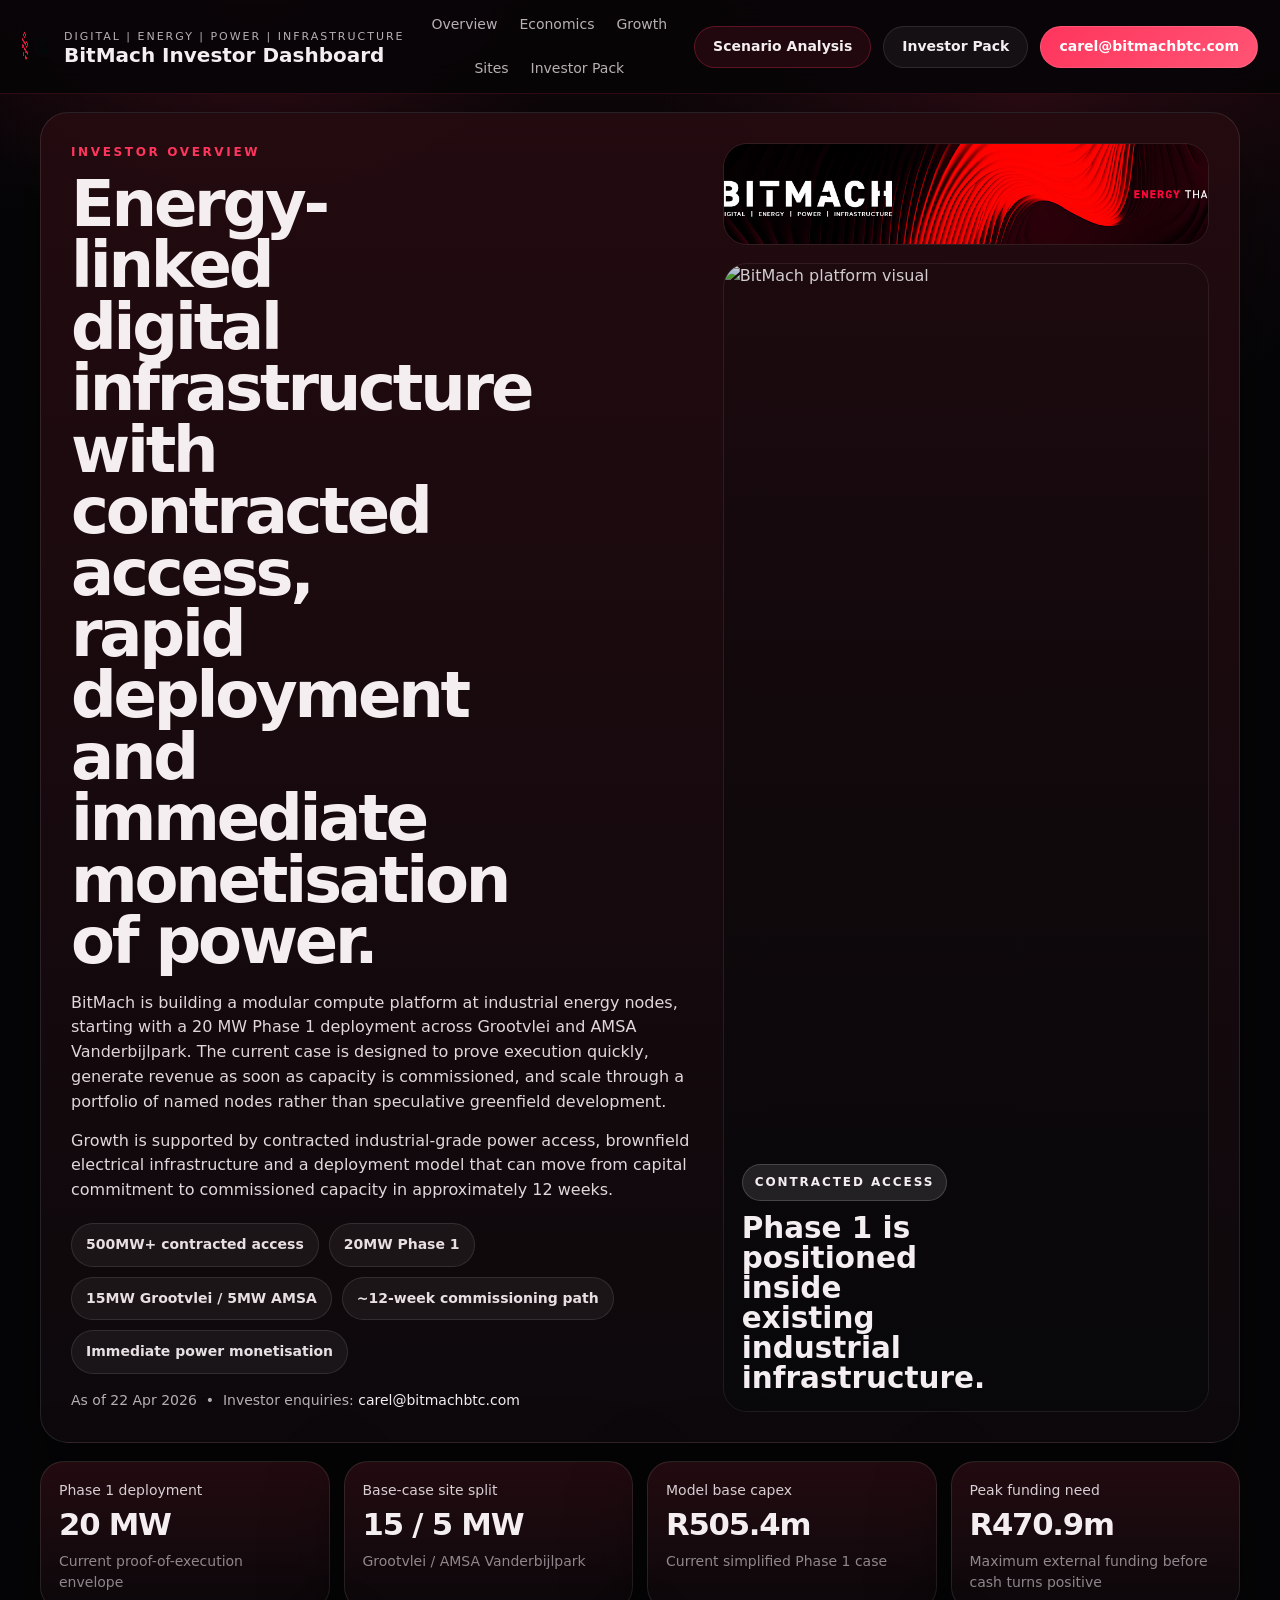
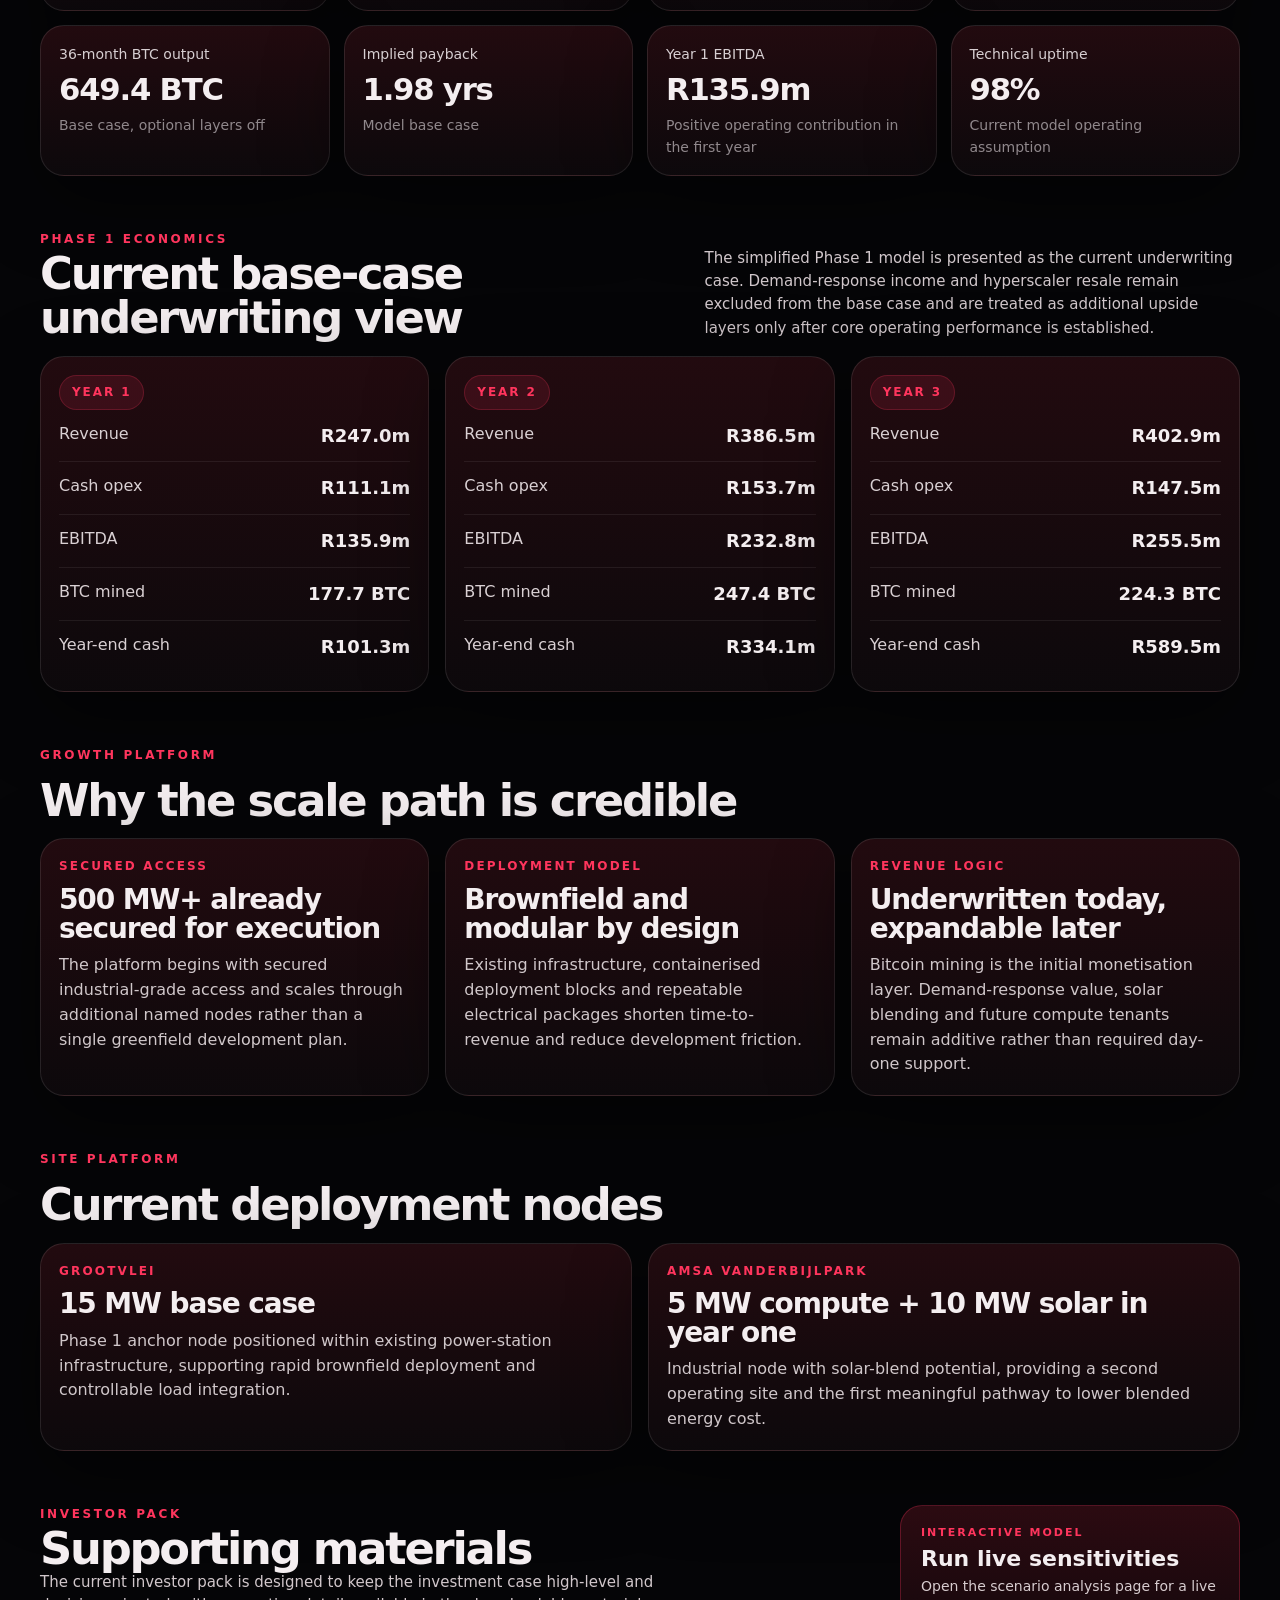
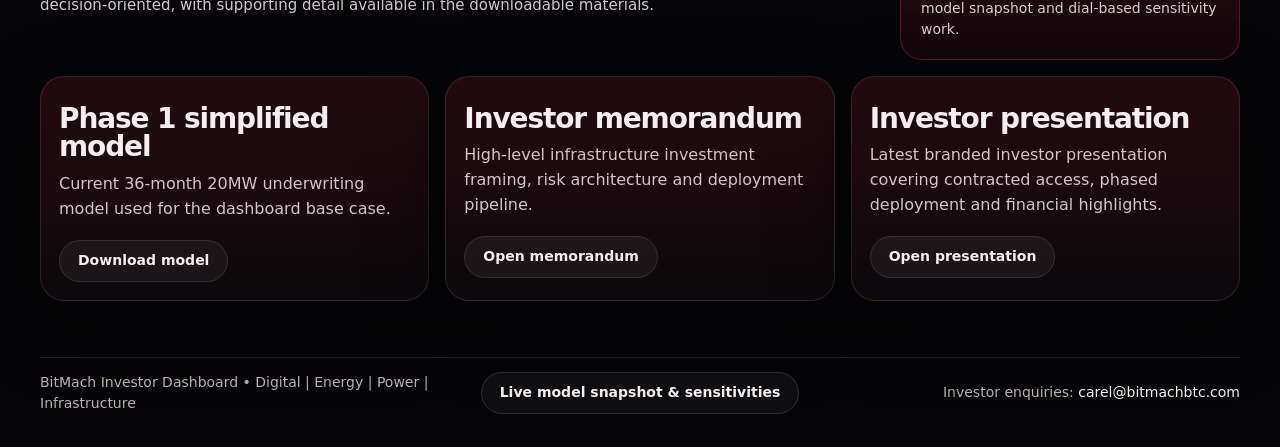
==== investors/index.html @ ec1167da "new investor page added link to model" ====
<!DOCTYPE html>
<html lang="en">
<head>
  <meta charset="UTF-8" />
  <meta name="viewport" content="width=device-width, initial-scale=1.0" />
  <title>BitMach Investor Dashboard</title>
  <meta name="description" content="BitMach investor dashboard covering contracted access, Phase 1 base-case economics, deployment sites and supporting investor materials." />
  <link rel="icon" type="image/png" href="assets/img/logo.png" />
  <link rel="stylesheet" href="assets/css/styles.css" />
</head>
<body>
  <div class="bg-layer"></div>

  <header class="topbar">
    <a class="brand" href="#overview" aria-label="BitMach Investor Dashboard home">
      <img src="assets/img/logo.png" alt="BitMach" class="brand-logo" />
      <div class="brand-copy">
        <div class="brand-kicker">DIGITAL | ENERGY | POWER | INFRASTRUCTURE</div>
        <div class="brand-title">BitMach Investor Dashboard</div>
      </div>
    </a>

    <nav class="main-nav" aria-label="Primary navigation">
      <a href="#overview">Overview</a>
      <a href="#economics">Economics</a>
      <a href="#growth">Growth</a>
      <a href="#sites">Sites</a>
      <a href="#investor-pack">Investor Pack</a>
    </nav>

    <div class="top-actions">
      <a class="ghost-pill highlight-link" href="https://bitmachbtc.com/model2026v001/" target="_blank" rel="noopener">Scenario Analysis</a>
      <a class="ghost-pill" href="#investor-pack">Investor Pack</a>
      <a class="primary-pill" href="mailto:carel@bitmachbtc.com">carel@bitmachbtc.com</a>
    </div>
  </header>

  <main class="page-shell">
    <section id="overview" class="hero card">
      <div class="hero-copy">
        <div class="section-kicker">INVESTOR OVERVIEW</div>
        <h1>Energy-linked digital infrastructure with contracted access, rapid deployment and immediate monetisation of power.</h1>
        <p>
          BitMach is building a modular compute platform at industrial energy nodes, starting with a 20 MW Phase 1 deployment across Grootvlei and AMSA Vanderbijlpark. The current case is designed to prove execution quickly, generate revenue as soon as capacity is commissioned, and scale through a portfolio of named nodes rather than speculative greenfield development.
        </p>
        <p>
          Growth is supported by contracted industrial-grade power access, brownfield electrical infrastructure and a deployment model that can move from capital commitment to commissioned capacity in approximately 12 weeks.
        </p>
        <div class="pill-row">
          <span class="info-pill">500MW+ contracted access</span>
          <span class="info-pill">20MW Phase 1</span>
          <span class="info-pill">15MW Grootvlei / 5MW AMSA</span>
          <span class="info-pill">~12-week commissioning path</span>
          <span class="info-pill">Immediate power monetisation</span>
        </div>
        <div class="hero-meta">As of 22 Apr 2026 &nbsp;•&nbsp; Investor enquiries: <a href="mailto:carel@bitmachbtc.com">carel@bitmachbtc.com</a></div>
      </div>

      <div class="hero-visuals">
        <div class="visual-banner">
          <img src="assets/img/brand-banner.jpg" alt="BitMach banner" />
        </div>
        <div class="visual-main">
          <img src="assets/img/bitmach-branding.jpg" alt="BitMach platform visual" />
          <div class="visual-overlay">
            <div class="overlay-badge">CONTRACTED ACCESS</div>
            <div class="overlay-title">Phase 1 is positioned inside existing industrial infrastructure.</div>
          </div>
        </div>
      </div>
    </section>

    <section class="kpi-grid">
      <article class="kpi-card card">
        <div class="kpi-label">Phase 1 deployment</div>
        <div class="kpi-value">20 MW</div>
        <div class="kpi-note">Current proof-of-execution envelope</div>
      </article>
      <article class="kpi-card card">
        <div class="kpi-label">Base-case site split</div>
        <div class="kpi-value">15 / 5 MW</div>
        <div class="kpi-note">Grootvlei / AMSA Vanderbijlpark</div>
      </article>
      <article class="kpi-card card">
        <div class="kpi-label">Model base capex</div>
        <div class="kpi-value">R505.4m</div>
        <div class="kpi-note">Current simplified Phase 1 case</div>
      </article>
      <article class="kpi-card card">
        <div class="kpi-label">Peak funding need</div>
        <div class="kpi-value">R470.9m</div>
        <div class="kpi-note">Maximum external funding before cash turns positive</div>
      </article>
      <article class="kpi-card card">
        <div class="kpi-label">36-month BTC output</div>
        <div class="kpi-value">649.4 BTC</div>
        <div class="kpi-note">Base case, optional layers off</div>
      </article>
      <article class="kpi-card card">
        <div class="kpi-label">Implied payback</div>
        <div class="kpi-value">1.98 yrs</div>
        <div class="kpi-note">Model base case</div>
      </article>
      <article class="kpi-card card">
        <div class="kpi-label">Year 1 EBITDA</div>
        <div class="kpi-value">R135.9m</div>
        <div class="kpi-note">Positive operating contribution in the first year</div>
      </article>
      <article class="kpi-card card">
        <div class="kpi-label">Technical uptime</div>
        <div class="kpi-value">98%</div>
        <div class="kpi-note">Current model operating assumption</div>
      </article>
    </section>

    <section id="economics" class="section-block">
      <div class="section-head split-head">
        <div>
          <div class="section-kicker">PHASE 1 ECONOMICS</div>
          <h2>Current base-case underwriting view</h2>
        </div>
        <p>
          The simplified Phase 1 model is presented as the current underwriting case. Demand-response income and hyperscaler resale remain excluded from the base case and are treated as additional upside layers only after core operating performance is established.
        </p>
      </div>

      <div class="year-grid">
        <article class="year-card card">
          <div class="year-pill">YEAR 1</div>
          <div class="year-row"><span>Revenue</span><strong>R247.0m</strong></div>
          <div class="year-row"><span>Cash opex</span><strong>R111.1m</strong></div>
          <div class="year-row"><span>EBITDA</span><strong>R135.9m</strong></div>
          <div class="year-row"><span>BTC mined</span><strong>177.7 BTC</strong></div>
          <div class="year-row"><span>Year-end cash</span><strong>R101.3m</strong></div>
        </article>
        <article class="year-card card">
          <div class="year-pill">YEAR 2</div>
          <div class="year-row"><span>Revenue</span><strong>R386.5m</strong></div>
          <div class="year-row"><span>Cash opex</span><strong>R153.7m</strong></div>
          <div class="year-row"><span>EBITDA</span><strong>R232.8m</strong></div>
          <div class="year-row"><span>BTC mined</span><strong>247.4 BTC</strong></div>
          <div class="year-row"><span>Year-end cash</span><strong>R334.1m</strong></div>
        </article>
        <article class="year-card card">
          <div class="year-pill">YEAR 3</div>
          <div class="year-row"><span>Revenue</span><strong>R402.9m</strong></div>
          <div class="year-row"><span>Cash opex</span><strong>R147.5m</strong></div>
          <div class="year-row"><span>EBITDA</span><strong>R255.5m</strong></div>
          <div class="year-row"><span>BTC mined</span><strong>224.3 BTC</strong></div>
          <div class="year-row"><span>Year-end cash</span><strong>R589.5m</strong></div>
        </article>
      </div>
    </section>

    <section id="growth" class="section-block">
      <div class="section-head">
        <div class="section-kicker">GROWTH PLATFORM</div>
        <h2>Why the scale path is credible</h2>
      </div>
      <div class="growth-grid">
        <article class="growth-card card">
          <div class="growth-label">Secured access</div>
          <h3>500 MW+ already secured for execution</h3>
          <p>The platform begins with secured industrial-grade access and scales through additional named nodes rather than a single greenfield development plan.</p>
        </article>
        <article class="growth-card card">
          <div class="growth-label">Deployment model</div>
          <h3>Brownfield and modular by design</h3>
          <p>Existing infrastructure, containerised deployment blocks and repeatable electrical packages shorten time-to-revenue and reduce development friction.</p>
        </article>
        <article class="growth-card card">
          <div class="growth-label">Revenue logic</div>
          <h3>Underwritten today, expandable later</h3>
          <p>Bitcoin mining is the initial monetisation layer. Demand-response value, solar blending and future compute tenants remain additive rather than required day-one support.</p>
        </article>
      </div>
    </section>

    <section id="sites" class="section-block">
      <div class="section-head">
        <div class="section-kicker">SITE PLATFORM</div>
        <h2>Current deployment nodes</h2>
      </div>
      <div class="site-grid">
        <article class="site-card card">
          <div class="site-label">GROOTVLEI</div>
          <h3>15 MW base case</h3>
          <p>Phase 1 anchor node positioned within existing power-station infrastructure, supporting rapid brownfield deployment and controllable load integration.</p>
        </article>
        <article class="site-card card">
          <div class="site-label">AMSA VANDERBIJLPARK</div>
          <h3>5 MW compute + 10 MW solar in year one</h3>
          <p>Industrial node with solar-blend potential, providing a second operating site and the first meaningful pathway to lower blended energy cost.</p>
        </article>
      </div>
    </section>

    <section id="investor-pack" class="section-block investor-pack-block">
      <div class="section-head pack-head">
        <div>
          <div class="section-kicker">INVESTOR PACK</div>
          <h2>Supporting materials</h2>
          <p>
            The current investor pack is designed to keep the investment case high-level and decision-oriented, with supporting detail available in the downloadable materials.
          </p>
        </div>
        <a class="pack-link-card" href="https://bitmachbtc.com/model2026v001/" target="_blank" rel="noopener">
          <span class="pack-link-kicker">INTERACTIVE MODEL</span>
          <strong>Run live sensitivities</strong>
          <span>Open the scenario analysis page for a live model snapshot and dial-based sensitivity work.</span>
        </a>
      </div>

      <div class="download-grid">
        <article class="download-card card">
          <h3>Phase 1 simplified model</h3>
          <p>Current 36-month 20MW underwriting model used for the dashboard base case.</p>
          <a class="ghost-pill small-link" href="assets/docs/BitMach_Phase1_20MW_Simplified_3Y_Model_2026-04-22.xlsx" target="_blank" rel="noopener">Download model</a>
        </article>
        <article class="download-card card">
          <h3>Investor memorandum</h3>
          <p>High-level infrastructure investment framing, risk architecture and deployment pipeline.</p>
          <a class="ghost-pill small-link" href="assets/docs/BitMach_Investor_Memo_LATEST.pdf" target="_blank" rel="noopener">Open memorandum</a>
        </article>
        <article class="download-card card">
          <h3>Investor presentation</h3>
          <p>Latest branded investor presentation covering contracted access, phased deployment and financial highlights.</p>
          <a class="ghost-pill small-link" href="assets/docs/Bitmach_Investor_Pres_LATEST.pdf" target="_blank" rel="noopener">Open presentation</a>
        </article>
      </div>
    </section>
  </main>

  <footer class="page-footer">
    <div class="footer-left">BitMach Investor Dashboard • Digital | Energy | Power | Infrastructure</div>
    <a class="footer-scenario-link" href="https://bitmachbtc.com/model2026v001/" target="_blank" rel="noopener">Live model snapshot &amp; sensitivities</a>
    <div class="footer-right">Investor enquiries: <a href="mailto:carel@bitmachbtc.com">carel@bitmachbtc.com</a></div>
  </footer>
</body>
</html>
---- investors/assets/css/styles.css ----
:root {
  --bg: #050507;
  --bg-soft: rgba(18, 11, 14, 0.96);
  --card: linear-gradient(180deg, rgba(36, 11, 16, 0.95), rgba(13, 9, 12, 0.96));
  --card-alt: linear-gradient(180deg, rgba(20, 12, 16, 0.92), rgba(10, 9, 12, 0.96));
  --line: rgba(255, 255, 255, 0.10);
  --line-strong: rgba(255, 255, 255, 0.18);
  --text: #f4eef0;
  --muted: #b8afb2;
  --muted-2: #90888c;
  --accent: #ff355d;
  --accent-dark: #b61b3d;
  --shadow: 0 24px 80px rgba(0, 0, 0, 0.45);
  --radius: 28px;
  --radius-sm: 18px;
  --maxw: 1200px;
}

* { box-sizing: border-box; }
html { scroll-behavior: smooth; }
body {
  margin: 0;
  font-family: Inter, ui-sans-serif, system-ui, -apple-system, BlinkMacSystemFont, "Segoe UI", sans-serif;
  background: var(--bg);
  color: var(--text);
  line-height: 1.55;
}

a { color: inherit; text-decoration: none; }
img { display: block; max-width: 100%; }

.bg-layer {
  position: fixed;
  inset: 0;
  background:
    radial-gradient(circle at 20% 0%, rgba(255, 53, 93, 0.14), transparent 22%),
    radial-gradient(circle at 80% 10%, rgba(255, 53, 93, 0.12), transparent 28%),
    linear-gradient(180deg, rgba(72, 7, 21, 0.18), transparent 22%),
    linear-gradient(180deg, #0b0709 0%, #050507 24%, #050507 100%);
  z-index: -2;
}

body::before {
  content: "";
  position: fixed;
  inset: 0;
  background-image: linear-gradient(rgba(255,255,255,0.02) 1px, transparent 1px), linear-gradient(90deg, rgba(255,255,255,0.02) 1px, transparent 1px);
  background-size: 34px 34px;
  opacity: 0.08;
  z-index: -1;
  pointer-events: none;
}

.topbar {
  position: sticky;
  top: 0;
  z-index: 40;
  display: grid;
  grid-template-columns: auto 1fr auto;
  align-items: center;
  gap: 20px;
  padding: 14px 22px;
  background: rgba(7, 5, 7, 0.92);
  backdrop-filter: blur(18px);
  border-bottom: 1px solid rgba(255, 53, 93, 0.16);
}

.brand { display: flex; align-items: center; gap: 12px; min-width: 0; }
.brand-logo { width: 30px; height: 30px; }
.brand-kicker {
  font-size: 11px;
  text-transform: uppercase;
  letter-spacing: 0.18em;
  color: var(--muted);
}
.brand-title {
  font-size: 20px;
  font-weight: 700;
  line-height: 1.05;
}

.main-nav {
  display: flex;
  justify-content: center;
  align-items: center;
  gap: 22px;
  flex-wrap: wrap;
}
.main-nav a {
  font-size: 14px;
  color: var(--muted);
  transition: color 0.18s ease;
}
.main-nav a:hover, .main-nav a:focus-visible { color: var(--text); }

.top-actions {
  display: flex;
  align-items: center;
  gap: 12px;
}

.ghost-pill,
.primary-pill,
.footer-scenario-link {
  display: inline-flex;
  align-items: center;
  justify-content: center;
  min-height: 42px;
  padding: 0 18px;
  border-radius: 999px;
  font-size: 14px;
  font-weight: 600;
  white-space: nowrap;
  transition: transform 0.18s ease, border-color 0.18s ease, background 0.18s ease;
}

.ghost-pill {
  background: rgba(255, 255, 255, 0.05);
  border: 1px solid var(--line);
  color: var(--text);
}
.ghost-pill:hover, .ghost-pill:focus-visible {
  transform: translateY(-1px);
  border-color: rgba(255,255,255,0.24);
}

.highlight-link {
  border-color: rgba(255, 53, 93, 0.28);
  background: rgba(255, 53, 93, 0.10);
}
.highlight-link:hover, .highlight-link:focus-visible {
  background: rgba(255, 53, 93, 0.18);
  border-color: rgba(255, 53, 93, 0.44);
}

.primary-pill {
  background: linear-gradient(135deg, #ff355d, #ff5474);
  color: #fff;
  border: 1px solid rgba(255, 255, 255, 0.12);
}
.primary-pill:hover, .primary-pill:focus-visible { transform: translateY(-1px); }

.page-shell {
  width: min(var(--maxw), calc(100% - 40px));
  margin: 18px auto 56px;
}

.card {
  background: var(--card);
  border: 1px solid var(--line);
  border-radius: var(--radius);
  box-shadow: var(--shadow);
}

.hero {
  display: grid;
  grid-template-columns: 1.18fr 0.92fr;
  gap: 28px;
  padding: 30px;
}

.section-kicker {
  font-size: 12px;
  text-transform: uppercase;
  letter-spacing: 0.22em;
  color: var(--accent);
  font-weight: 700;
}

.hero h1 {
  margin: 12px 0 18px;
  font-size: clamp(42px, 5vw, 74px);
  line-height: 0.96;
  letter-spacing: -0.05em;
  max-width: 8ch;
}

.hero-copy p {
  margin: 0 0 14px;
  max-width: 62ch;
  color: #e0d7da;
  font-size: 16px;
}

.pill-row {
  display: flex;
  flex-wrap: wrap;
  gap: 10px;
  margin-top: 20px;
}

.info-pill {
  padding: 10px 14px;
  border-radius: 999px;
  border: 1px solid rgba(255,255,255,0.10);
  background: rgba(255,255,255,0.05);
  color: #e7dfe2;
  font-size: 14px;
  font-weight: 600;
}

.hero-meta {
  margin-top: 16px;
  font-size: 14px;
  color: var(--muted);
}
.hero-meta a { color: var(--text); }

.hero-visuals {
  display: grid;
  grid-template-rows: auto 1fr;
  gap: 18px;
}
.visual-banner, .visual-main {
  border-radius: 24px;
  overflow: hidden;
  border: 1px solid rgba(255,255,255,0.08);
}
.visual-banner img {
  width: 100%;
  height: 100px;
  object-fit: cover;
}
.visual-main {
  position: relative;
  min-height: 360px;
}
.visual-main img {
  width: 100%;
  height: 100%;
  object-fit: cover;
}
.visual-main::after {
  content: "";
  position: absolute;
  inset: 0;
  background: linear-gradient(180deg, rgba(7,7,9,0.14), rgba(7,7,9,0.78));
}
.visual-overlay {
  position: absolute;
  left: 18px;
  right: 18px;
  bottom: 18px;
  z-index: 1;
}
.overlay-badge {
  display: inline-flex;
  padding: 8px 12px;
  border-radius: 999px;
  background: rgba(255,255,255,0.10);
  border: 1px solid rgba(255,255,255,0.16);
  font-size: 12px;
  letter-spacing: 0.16em;
  text-transform: uppercase;
  font-weight: 700;
}
.overlay-title {
  margin-top: 12px;
  font-size: clamp(24px, 2.3vw, 36px);
  line-height: 1.02;
  font-weight: 800;
  max-width: 11ch;
}

.kpi-grid {
  display: grid;
  grid-template-columns: repeat(4, minmax(0, 1fr));
  gap: 14px;
  margin-top: 18px;
}
.kpi-card {
  padding: 18px 18px 16px;
  border-radius: 24px;
}
.kpi-label {
  color: #d7cfd2;
  font-size: 14px;
}
.kpi-value {
  margin-top: 8px;
  font-size: clamp(28px, 2.4vw, 44px);
  line-height: 1.02;
  font-weight: 800;
  letter-spacing: -0.04em;
}
.kpi-note {
  margin-top: 10px;
  color: var(--muted-2);
  font-size: 14px;
}

.section-block { margin-top: 54px; }
.section-head {
  display: grid;
  gap: 10px;
  margin-bottom: 16px;
}
.section-head h2 {
  margin: 4px 0 0;
  font-size: clamp(34px, 3.5vw, 54px);
  line-height: 0.98;
  letter-spacing: -0.05em;
}
.section-head p {
  margin: 0;
  color: #d1c7cb;
  font-size: 15px;
  max-width: 70ch;
}
.split-head {
  grid-template-columns: 1.1fr 0.9fr;
  align-items: end;
}
.pack-head {
  grid-template-columns: 1fr auto;
  align-items: start;
}

.pack-link-card {
  max-width: 340px;
  padding: 18px 20px;
  border-radius: 22px;
  border: 1px solid rgba(255, 53, 93, 0.28);
  background: linear-gradient(180deg, rgba(46, 11, 18, 0.95), rgba(18, 8, 12, 0.98));
  display: grid;
  gap: 6px;
  color: var(--text);
}
.pack-link-card:hover, .pack-link-card:focus-visible {
  transform: translateY(-1px);
  border-color: rgba(255, 53, 93, 0.48);
}
.pack-link-kicker {
  font-size: 11px;
  letter-spacing: 0.18em;
  text-transform: uppercase;
  color: var(--accent);
  font-weight: 700;
}
.pack-link-card strong {
  font-size: 22px;
  line-height: 1.05;
}
.pack-link-card span:last-child {
  color: #d7cccf;
  font-size: 14px;
}

.year-grid,
.growth-grid,
.site-grid,
.download-grid {
  display: grid;
  gap: 16px;
}
.year-grid { grid-template-columns: repeat(3, minmax(0, 1fr)); }
.growth-grid { grid-template-columns: repeat(3, minmax(0, 1fr)); }
.site-grid { grid-template-columns: repeat(2, minmax(0, 1fr)); }
.download-grid { grid-template-columns: repeat(3, minmax(0, 1fr)); }

.year-card,
.growth-card,
.site-card,
.download-card {
  padding: 18px;
  border-radius: 24px;
}

.year-pill {
  display: inline-flex;
  padding: 7px 12px;
  border-radius: 999px;
  background: rgba(255, 53, 93, 0.12);
  border: 1px solid rgba(255, 53, 93, 0.22);
  color: var(--accent);
  font-size: 12px;
  font-weight: 800;
  letter-spacing: 0.16em;
  text-transform: uppercase;
}
.year-row {
  display: flex;
  justify-content: space-between;
  gap: 16px;
  padding: 12px 0;
  border-bottom: 1px solid rgba(255,255,255,0.07);
  color: #d9d0d3;
}
.year-row:last-child { border-bottom: 0; }
.year-row strong {
  color: var(--text);
  font-size: 18px;
}

.growth-label,
.site-label {
  color: var(--accent);
  font-size: 12px;
  text-transform: uppercase;
  letter-spacing: 0.18em;
  font-weight: 700;
}
.growth-card h3,
.site-card h3,
.download-card h3 {
  margin: 10px 0 10px;
  font-size: 28px;
  line-height: 1.02;
  letter-spacing: -0.04em;
}
.growth-card p,
.site-card p,
.download-card p { margin: 0; color: #d0c7ca; }

.small-link {
  margin-top: 18px;
  width: fit-content;
}

.page-footer {
  width: min(var(--maxw), calc(100% - 40px));
  margin: 0 auto 32px;
  padding-top: 14px;
  border-top: 1px solid rgba(255,255,255,0.10);
  display: grid;
  grid-template-columns: 1fr auto 1fr;
  align-items: center;
  gap: 18px;
  color: var(--muted);
  font-size: 14px;
}
.footer-left { justify-self: start; }
.footer-right { justify-self: end; text-align: right; }
.footer-right a { color: var(--text); }
.footer-scenario-link {
  justify-self: center;
  background: rgba(255,255,255,0.04);
  border: 1px solid rgba(255,255,255,0.12);
  color: var(--text);
}
.footer-scenario-link:hover, .footer-scenario-link:focus-visible {
  border-color: rgba(255, 53, 93, 0.34);
  background: rgba(255, 53, 93, 0.10);
}

@media (max-width: 1180px) {
  .topbar {
    grid-template-columns: 1fr;
    justify-items: center;
  }
  .brand, .footer-left, .footer-right { justify-self: center; text-align: center; }
  .hero, .split-head, .pack-head, .page-footer { grid-template-columns: 1fr; }
  .page-footer { justify-items: center; }
  .footer-left, .footer-right, .footer-scenario-link { justify-self: center; text-align: center; }
}

@media (max-width: 900px) {
  .hero { grid-template-columns: 1fr; }
  .kpi-grid, .growth-grid, .site-grid, .download-grid, .year-grid { grid-template-columns: 1fr 1fr; }
}

@media (max-width: 640px) {
  .page-shell, .page-footer { width: min(var(--maxw), calc(100% - 24px)); }
  .hero { padding: 20px; }
  .hero h1 { max-width: 100%; font-size: 42px; }
  .kpi-grid, .growth-grid, .site-grid, .download-grid, .year-grid { grid-template-columns: 1fr; }
  .main-nav, .top-actions { justify-content: center; }
  .topbar { padding-inline: 14px; }
}
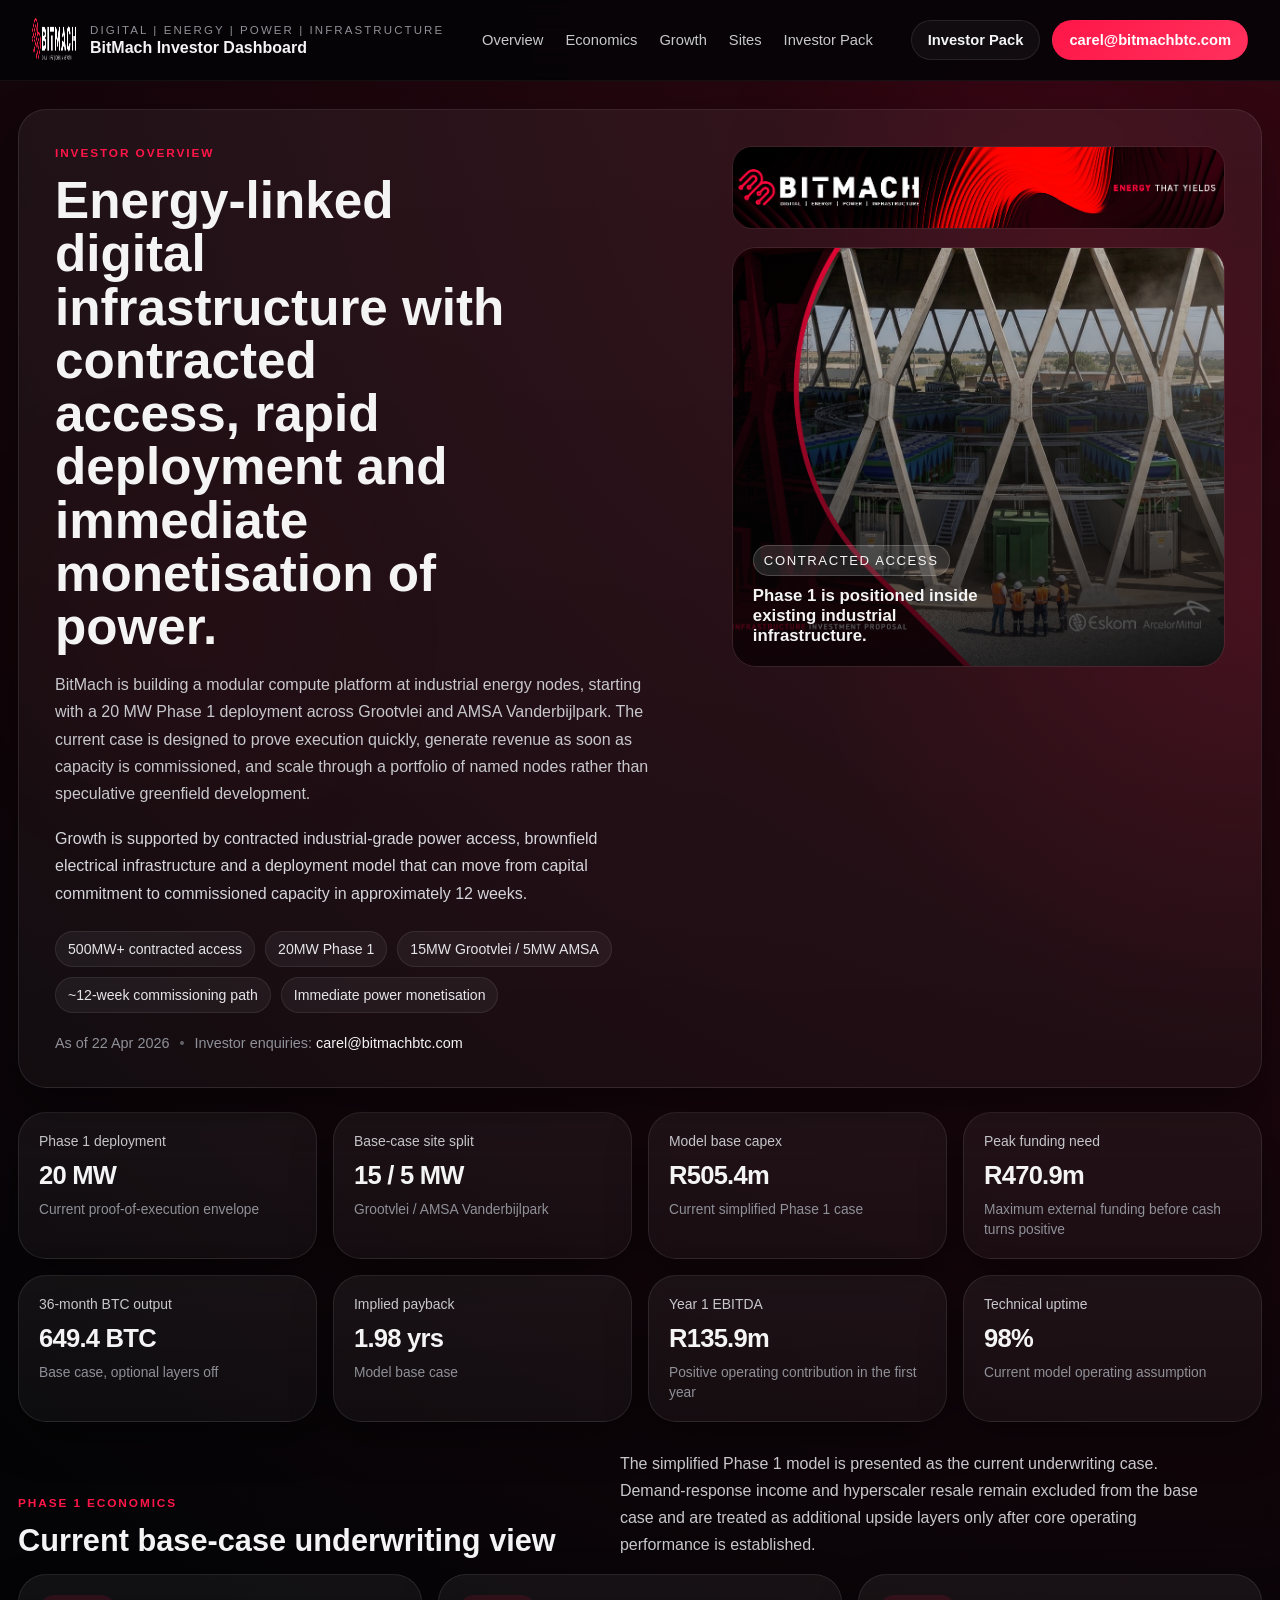
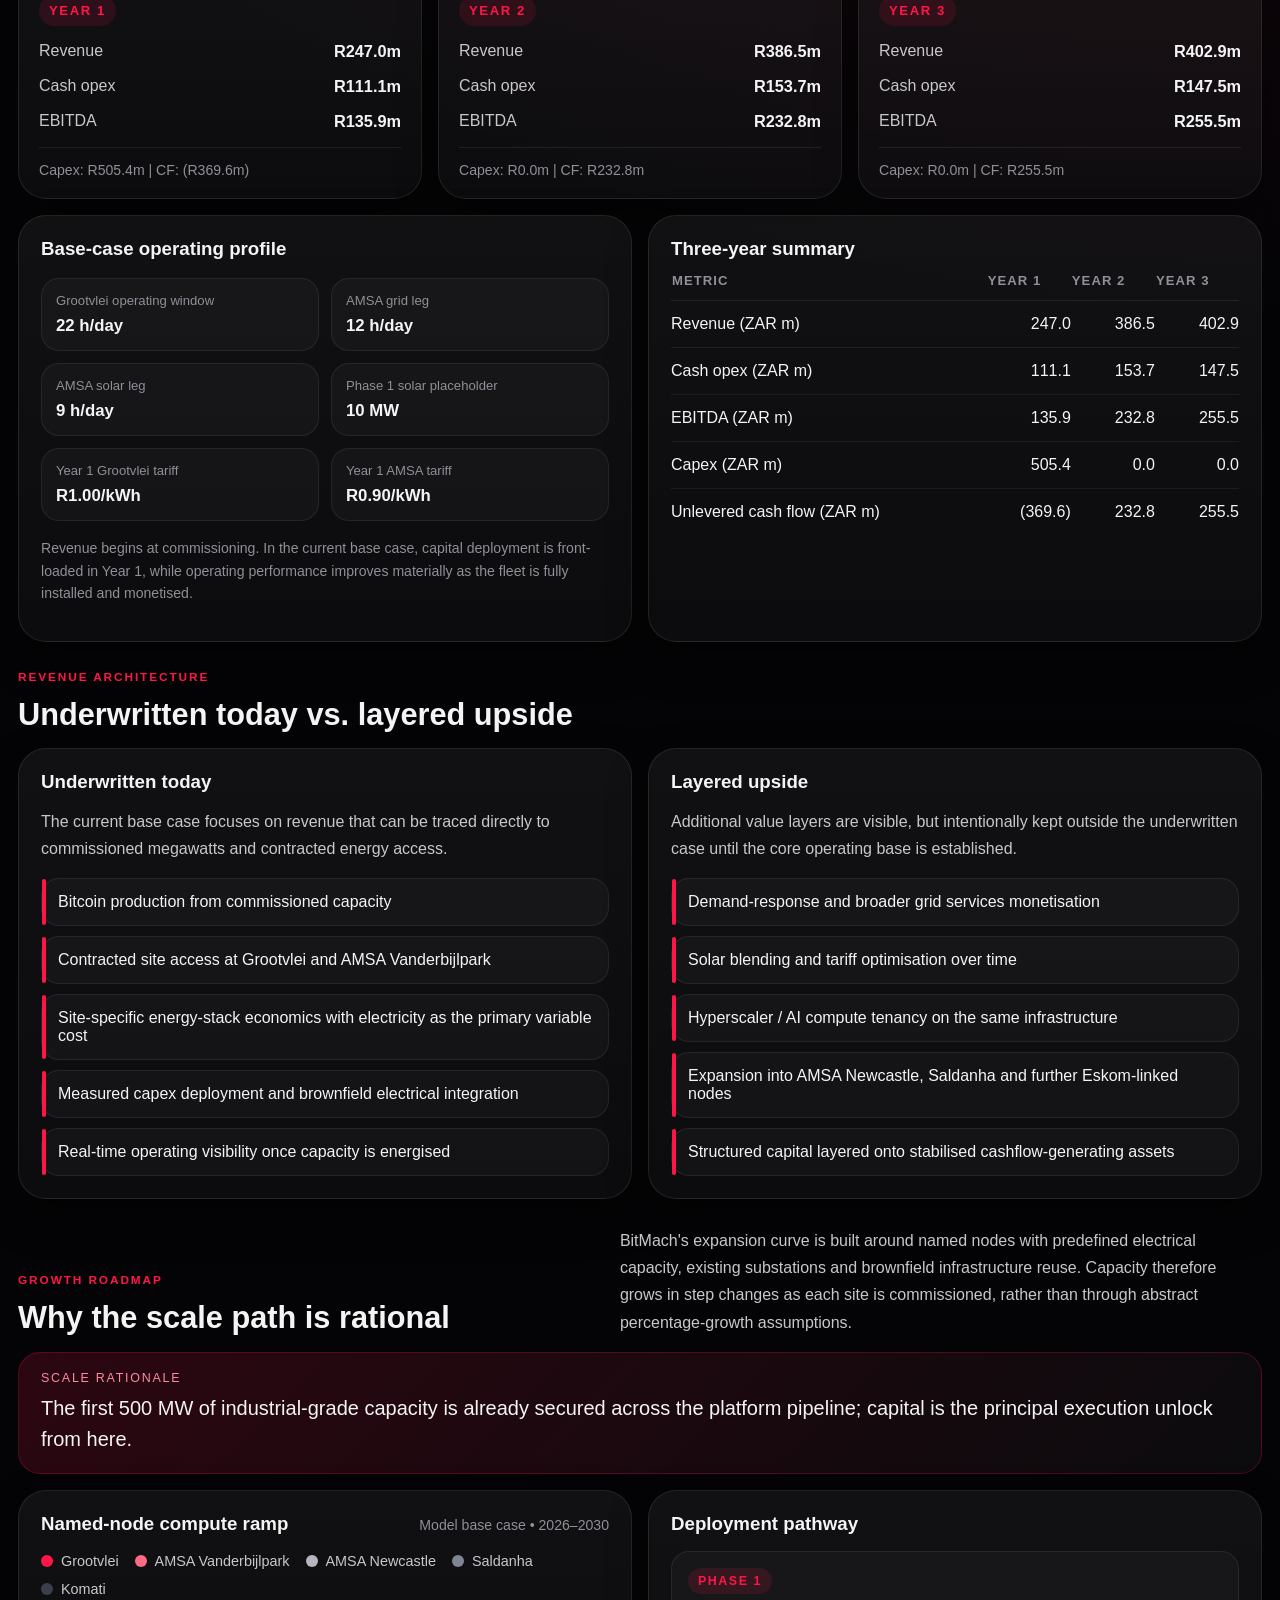
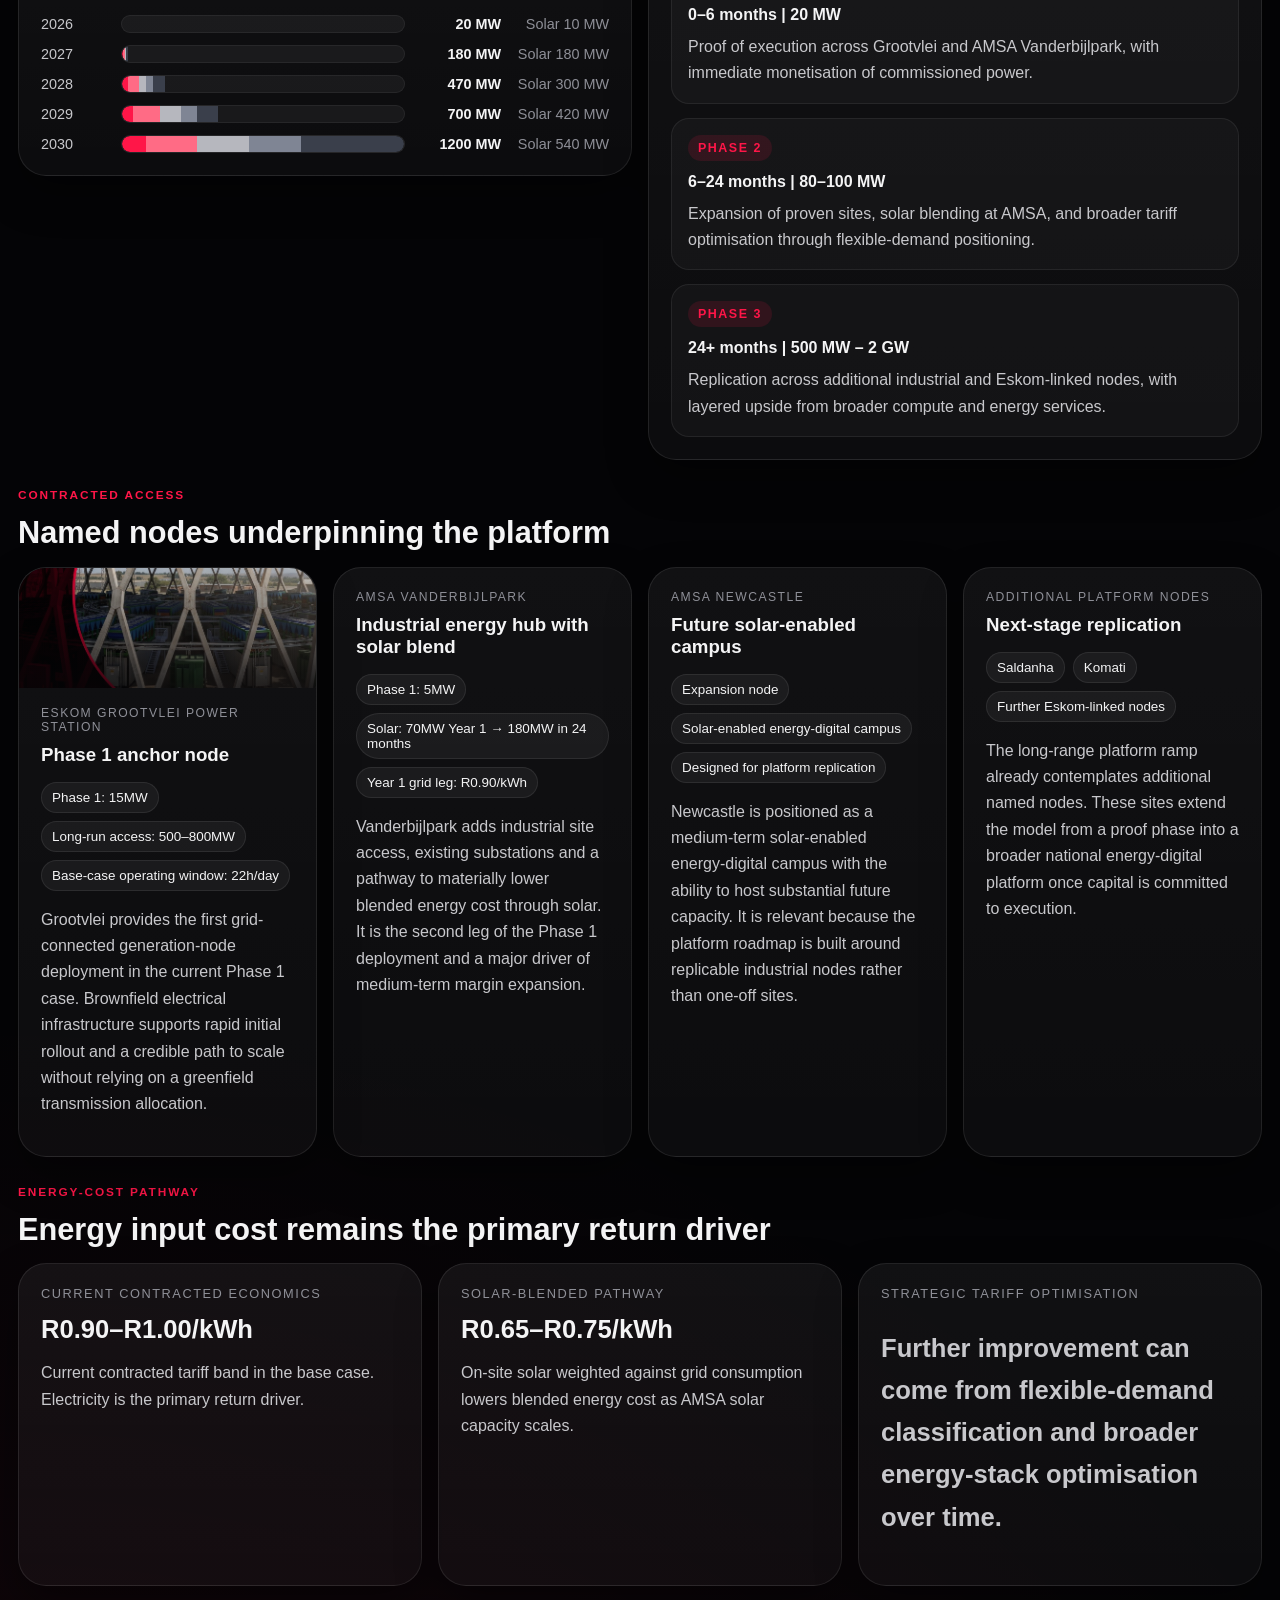
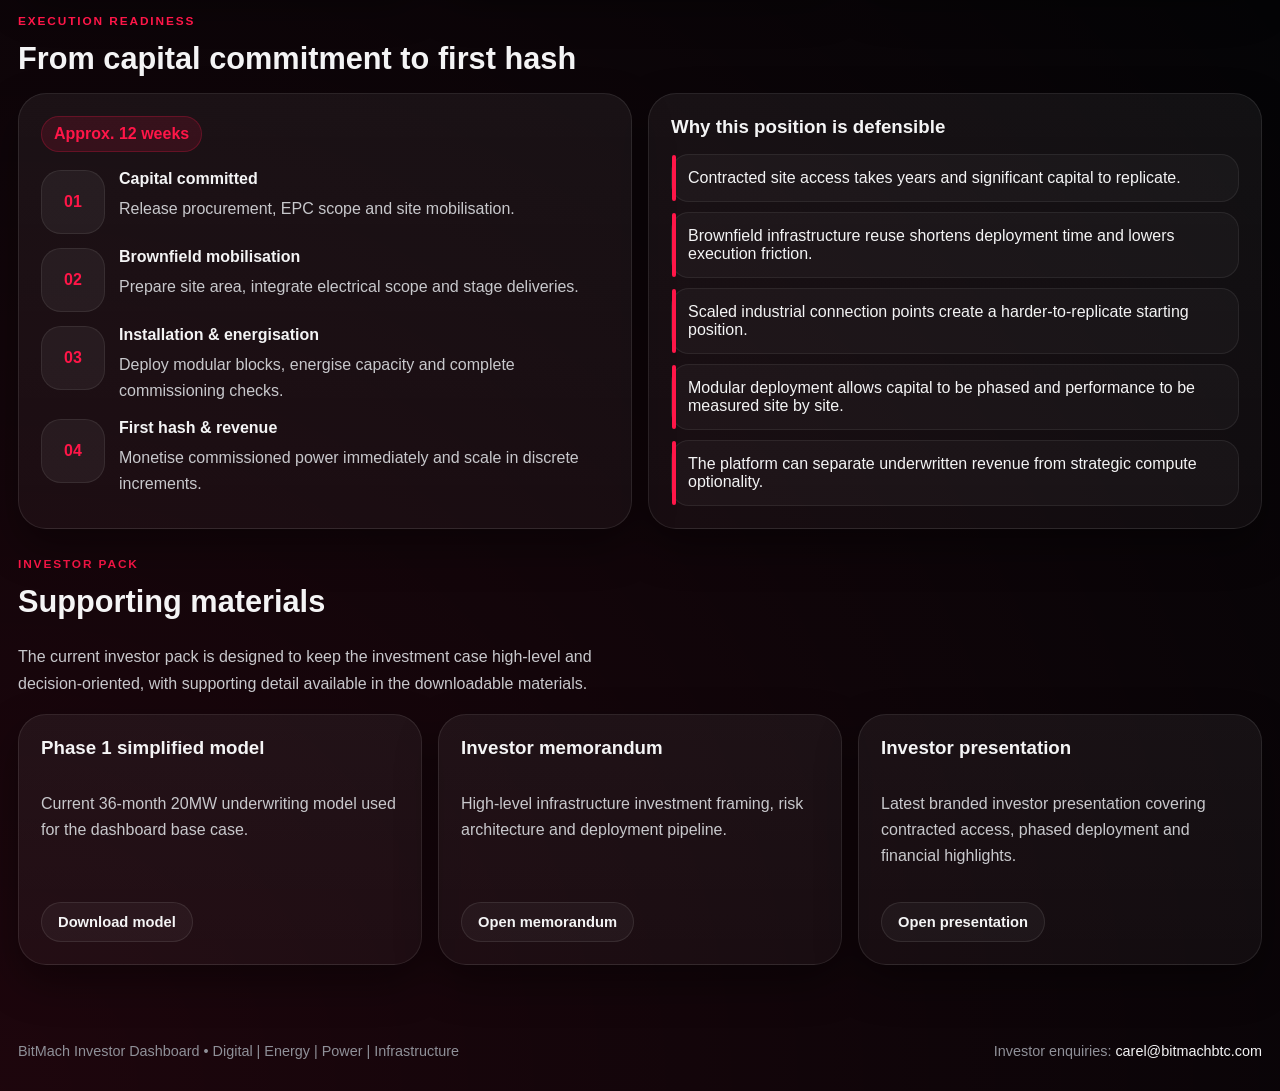
==== commit c25496aa: "revert back" ====
--- a/investors/index.html
+++ b/investors/index.html
@@ -4,23 +4,24 @@
   <meta charset="UTF-8" />
   <meta name="viewport" content="width=device-width, initial-scale=1.0" />
   <title>BitMach Investor Dashboard</title>
-  <meta name="description" content="BitMach investor dashboard covering contracted access, Phase 1 base-case economics, deployment sites and supporting investor materials." />
-  <link rel="icon" type="image/png" href="assets/img/logo.png" />
+  <meta name="description" content="Investor-facing overview of BitMach's Phase 1 deployment, contracted access, base-case economics and multi-site growth roadmap." />
+  <link rel="icon" type="image/png" href="assets/img/logo-white.png" />
   <link rel="stylesheet" href="assets/css/styles.css" />
 </head>
 <body>
-  <div class="bg-layer"></div>
+  <div class="bg-orb bg-orb-a"></div>
+  <div class="bg-orb bg-orb-b"></div>
 
   <header class="topbar">
-    <a class="brand" href="#overview" aria-label="BitMach Investor Dashboard home">
-      <img src="assets/img/logo.png" alt="BitMach" class="brand-logo" />
-      <div class="brand-copy">
-        <div class="brand-kicker">DIGITAL | ENERGY | POWER | INFRASTRUCTURE</div>
-        <div class="brand-title">BitMach Investor Dashboard</div>
+    <a href="#overview" class="brand-lockup">
+      <img src="assets/img/logo-white.png" alt="BitMach" class="brand-logo" />
+      <div>
+        <div class="brand-descriptor">DIGITAL | ENERGY | POWER | INFRASTRUCTURE</div>
+        <div class="brand-name">BitMach Investor Dashboard</div>
       </div>
     </a>
 
-    <nav class="main-nav" aria-label="Primary navigation">
+    <nav class="topnav">
       <a href="#overview">Overview</a>
       <a href="#economics">Economics</a>
       <a href="#growth">Growth</a>
@@ -28,95 +29,54 @@
       <a href="#investor-pack">Investor Pack</a>
     </nav>
 
-    <div class="top-actions">
-      <a class="ghost-pill highlight-link" href="https://bitmachbtc.com/model2026v001/" target="_blank" rel="noopener">Scenario Analysis</a>
-      <a class="ghost-pill" href="#investor-pack">Investor Pack</a>
-      <a class="primary-pill" href="mailto:carel@bitmachbtc.com">carel@bitmachbtc.com</a>
+    <div class="topbar-actions">
+      <a href="#investor-pack" class="secondary-btn">Investor Pack</a>
+      <a href="mailto:carel@bitmachbtc.com" class="primary-btn">carel@bitmachbtc.com</a>
     </div>
   </header>
 
   <main class="page-shell">
     <section id="overview" class="hero card">
       <div class="hero-copy">
-        <div class="section-kicker">INVESTOR OVERVIEW</div>
+        <div class="eyebrow">Investor Overview</div>
         <h1>Energy-linked digital infrastructure with contracted access, rapid deployment and immediate monetisation of power.</h1>
-        <p>
-          BitMach is building a modular compute platform at industrial energy nodes, starting with a 20 MW Phase 1 deployment across Grootvlei and AMSA Vanderbijlpark. The current case is designed to prove execution quickly, generate revenue as soon as capacity is commissioned, and scale through a portfolio of named nodes rather than speculative greenfield development.
-        </p>
-        <p>
-          Growth is supported by contracted industrial-grade power access, brownfield electrical infrastructure and a deployment model that can move from capital commitment to commissioned capacity in approximately 12 weeks.
-        </p>
-        <div class="pill-row">
-          <span class="info-pill">500MW+ contracted access</span>
-          <span class="info-pill">20MW Phase 1</span>
-          <span class="info-pill">15MW Grootvlei / 5MW AMSA</span>
-          <span class="info-pill">~12-week commissioning path</span>
-          <span class="info-pill">Immediate power monetisation</span>
-        </div>
-        <div class="hero-meta">As of 22 Apr 2026 &nbsp;•&nbsp; Investor enquiries: <a href="mailto:carel@bitmachbtc.com">carel@bitmachbtc.com</a></div>
-      </div>
-
-      <div class="hero-visuals">
+        <p class="lede">
+          BitMach is building a modular compute platform at industrial energy nodes, starting with a 20&nbsp;MW Phase&nbsp;1 deployment across Grootvlei and AMSA Vanderbijlpark.
+          The current case is designed to prove execution quickly, generate revenue as soon as capacity is commissioned, and scale through a portfolio of named nodes rather than speculative greenfield development.
+        </p>
+        <p class="lede secondary">
+          Growth is supported by contracted industrial-grade power access, brownfield electrical infrastructure and a deployment model that can move from capital commitment to commissioned capacity in approximately 12&nbsp;weeks.
+        </p>
+
+        <div class="hero-pills" id="heroPills"></div>
+
+        <div class="hero-meta">
+          <span>As of 22 Apr 2026</span>
+          <span class="meta-sep">•</span>
+          <span>Investor enquiries: <a href="mailto:carel@bitmachbtc.com">carel@bitmachbtc.com</a></span>
+        </div>
+      </div>
+
+      <div class="hero-visual">
         <div class="visual-banner">
-          <img src="assets/img/brand-banner.jpg" alt="BitMach banner" />
-        </div>
-        <div class="visual-main">
-          <img src="assets/img/bitmach-branding.jpg" alt="BitMach platform visual" />
+          <img src="assets/img/brand-banner.jpg" alt="BitMach brand banner" />
+        </div>
+        <div class="visual-card">
+          <img src="assets/img/site-photo.png" alt="BitMach modular deployment concept" />
           <div class="visual-overlay">
-            <div class="overlay-badge">CONTRACTED ACCESS</div>
-            <div class="overlay-title">Phase 1 is positioned inside existing industrial infrastructure.</div>
-          </div>
-        </div>
-      </div>
-    </section>
-
-    <section class="kpi-grid">
-      <article class="kpi-card card">
-        <div class="kpi-label">Phase 1 deployment</div>
-        <div class="kpi-value">20 MW</div>
-        <div class="kpi-note">Current proof-of-execution envelope</div>
-      </article>
-      <article class="kpi-card card">
-        <div class="kpi-label">Base-case site split</div>
-        <div class="kpi-value">15 / 5 MW</div>
-        <div class="kpi-note">Grootvlei / AMSA Vanderbijlpark</div>
-      </article>
-      <article class="kpi-card card">
-        <div class="kpi-label">Model base capex</div>
-        <div class="kpi-value">R505.4m</div>
-        <div class="kpi-note">Current simplified Phase 1 case</div>
-      </article>
-      <article class="kpi-card card">
-        <div class="kpi-label">Peak funding need</div>
-        <div class="kpi-value">R470.9m</div>
-        <div class="kpi-note">Maximum external funding before cash turns positive</div>
-      </article>
-      <article class="kpi-card card">
-        <div class="kpi-label">36-month BTC output</div>
-        <div class="kpi-value">649.4 BTC</div>
-        <div class="kpi-note">Base case, optional layers off</div>
-      </article>
-      <article class="kpi-card card">
-        <div class="kpi-label">Implied payback</div>
-        <div class="kpi-value">1.98 yrs</div>
-        <div class="kpi-note">Model base case</div>
-      </article>
-      <article class="kpi-card card">
-        <div class="kpi-label">Year 1 EBITDA</div>
-        <div class="kpi-value">R135.9m</div>
-        <div class="kpi-note">Positive operating contribution in the first year</div>
-      </article>
-      <article class="kpi-card card">
-        <div class="kpi-label">Technical uptime</div>
-        <div class="kpi-value">98%</div>
-        <div class="kpi-note">Current model operating assumption</div>
-      </article>
-    </section>
-
-    <section id="economics" class="section-block">
-      <div class="section-head split-head">
-        <div>
-          <div class="section-kicker">PHASE 1 ECONOMICS</div>
+            <span class="visual-label">Contracted access</span>
+            <strong>Phase 1 is positioned inside existing industrial infrastructure.</strong>
+          </div>
+        </div>
+      </div>
+    </section>
+
+    <section class="metric-grid" id="metricGrid"></section>
+
+    <section id="economics" class="section-shell">
+      <div class="section-header">
+        <div>
+          <div class="eyebrow">Phase 1 Economics</div>
           <h2>Current base-case underwriting view</h2>
         </div>
         <p>
@@ -124,117 +84,160 @@
         </p>
       </div>
 
-      <div class="year-grid">
-        <article class="year-card card">
-          <div class="year-pill">YEAR 1</div>
-          <div class="year-row"><span>Revenue</span><strong>R247.0m</strong></div>
-          <div class="year-row"><span>Cash opex</span><strong>R111.1m</strong></div>
-          <div class="year-row"><span>EBITDA</span><strong>R135.9m</strong></div>
-          <div class="year-row"><span>BTC mined</span><strong>177.7 BTC</strong></div>
-          <div class="year-row"><span>Year-end cash</span><strong>R101.3m</strong></div>
-        </article>
-        <article class="year-card card">
-          <div class="year-pill">YEAR 2</div>
-          <div class="year-row"><span>Revenue</span><strong>R386.5m</strong></div>
-          <div class="year-row"><span>Cash opex</span><strong>R153.7m</strong></div>
-          <div class="year-row"><span>EBITDA</span><strong>R232.8m</strong></div>
-          <div class="year-row"><span>BTC mined</span><strong>247.4 BTC</strong></div>
-          <div class="year-row"><span>Year-end cash</span><strong>R334.1m</strong></div>
-        </article>
-        <article class="year-card card">
-          <div class="year-pill">YEAR 3</div>
-          <div class="year-row"><span>Revenue</span><strong>R402.9m</strong></div>
-          <div class="year-row"><span>Cash opex</span><strong>R147.5m</strong></div>
-          <div class="year-row"><span>EBITDA</span><strong>R255.5m</strong></div>
-          <div class="year-row"><span>BTC mined</span><strong>224.3 BTC</strong></div>
-          <div class="year-row"><span>Year-end cash</span><strong>R589.5m</strong></div>
-        </article>
-      </div>
-    </section>
-
-    <section id="growth" class="section-block">
-      <div class="section-head">
-        <div class="section-kicker">GROWTH PLATFORM</div>
-        <h2>Why the scale path is credible</h2>
-      </div>
-      <div class="growth-grid">
-        <article class="growth-card card">
-          <div class="growth-label">Secured access</div>
-          <h3>500 MW+ already secured for execution</h3>
-          <p>The platform begins with secured industrial-grade access and scales through additional named nodes rather than a single greenfield development plan.</p>
-        </article>
-        <article class="growth-card card">
-          <div class="growth-label">Deployment model</div>
-          <h3>Brownfield and modular by design</h3>
-          <p>Existing infrastructure, containerised deployment blocks and repeatable electrical packages shorten time-to-revenue and reduce development friction.</p>
-        </article>
-        <article class="growth-card card">
-          <div class="growth-label">Revenue logic</div>
-          <h3>Underwritten today, expandable later</h3>
-          <p>Bitcoin mining is the initial monetisation layer. Demand-response value, solar blending and future compute tenants remain additive rather than required day-one support.</p>
-        </article>
-      </div>
-    </section>
-
-    <section id="sites" class="section-block">
-      <div class="section-head">
-        <div class="section-kicker">SITE PLATFORM</div>
-        <h2>Current deployment nodes</h2>
-      </div>
-      <div class="site-grid">
-        <article class="site-card card">
-          <div class="site-label">GROOTVLEI</div>
-          <h3>15 MW base case</h3>
-          <p>Phase 1 anchor node positioned within existing power-station infrastructure, supporting rapid brownfield deployment and controllable load integration.</p>
-        </article>
-        <article class="site-card card">
-          <div class="site-label">AMSA VANDERBIJLPARK</div>
-          <h3>5 MW compute + 10 MW solar in year one</h3>
-          <p>Industrial node with solar-blend potential, providing a second operating site and the first meaningful pathway to lower blended energy cost.</p>
-        </article>
-      </div>
-    </section>
-
-    <section id="investor-pack" class="section-block investor-pack-block">
-      <div class="section-head pack-head">
-        <div>
-          <div class="section-kicker">INVESTOR PACK</div>
+      <div class="year-card-grid" id="yearCardGrid"></div>
+
+      <div class="two-up">
+        <article class="card note-card">
+          <h3>Base-case operating profile</h3>
+          <div class="profile-grid" id="profileGrid"></div>
+          <p class="fineprint">
+            Revenue begins at commissioning. In the current base case, capital deployment is front-loaded in Year&nbsp;1, while operating performance improves materially as the fleet is fully installed and monetised.
+          </p>
+        </article>
+
+        <article class="card table-card">
+          <h3>Three-year summary</h3>
+          <div class="table-wrap">
+            <table>
+              <thead>
+                <tr>
+                  <th>Metric</th>
+                  <th>Year 1</th>
+                  <th>Year 2</th>
+                  <th>Year 3</th>
+                </tr>
+              </thead>
+              <tbody id="summaryTableBody"></tbody>
+            </table>
+          </div>
+        </article>
+      </div>
+    </section>
+
+    <section class="section-shell">
+      <div class="section-header compact">
+        <div>
+          <div class="eyebrow">Revenue Architecture</div>
+          <h2>Underwritten today vs. layered upside</h2>
+        </div>
+      </div>
+
+      <div class="two-up" id="revenueArchitecture"></div>
+    </section>
+
+    <section id="growth" class="section-shell growth-section">
+      <div class="section-header">
+        <div>
+          <div class="eyebrow">Growth Roadmap</div>
+          <h2>Why the scale path is rational</h2>
+        </div>
+        <p>
+          BitMach's expansion curve is built around named nodes with predefined electrical capacity, existing substations and brownfield infrastructure reuse.
+          Capacity therefore grows in step changes as each site is commissioned, rather than through abstract percentage-growth assumptions.
+        </p>
+      </div>
+
+      <div class="callout-band">
+        <div class="callout-kicker">Scale rationale</div>
+        <div class="callout-copy">
+          The first 500&nbsp;MW of industrial-grade capacity is already secured across the platform pipeline; capital is the principal execution unlock from here.
+        </div>
+      </div>
+
+      <div class="two-up growth-layout">
+        <article class="card ramp-card">
+          <div class="card-headline-row">
+            <h3>Named-node compute ramp</h3>
+            <span class="legend-note">Model base case • 2026–2030</span>
+          </div>
+          <div id="rampLegend" class="legend"></div>
+          <div id="rampChart" class="ramp-chart"></div>
+        </article>
+
+        <article class="card phase-card">
+          <h3>Deployment pathway</h3>
+          <div class="phase-stack">
+            <div class="phase-item">
+              <span class="phase-tag">Phase 1</span>
+              <strong>0–6 months | 20 MW</strong>
+              <p>Proof of execution across Grootvlei and AMSA Vanderbijlpark, with immediate monetisation of commissioned power.</p>
+            </div>
+            <div class="phase-item">
+              <span class="phase-tag">Phase 2</span>
+              <strong>6–24 months | 80–100 MW</strong>
+              <p>Expansion of proven sites, solar blending at AMSA, and broader tariff optimisation through flexible-demand positioning.</p>
+            </div>
+            <div class="phase-item">
+              <span class="phase-tag">Phase 3</span>
+              <strong>24+ months | 500 MW – 2 GW</strong>
+              <p>Replication across additional industrial and Eskom-linked nodes, with layered upside from broader compute and energy services.</p>
+            </div>
+          </div>
+        </article>
+      </div>
+    </section>
+
+    <section id="sites" class="section-shell">
+      <div class="section-header compact">
+        <div>
+          <div class="eyebrow">Contracted Access</div>
+          <h2>Named nodes underpinning the platform</h2>
+        </div>
+      </div>
+      <div class="site-grid" id="siteGrid"></div>
+    </section>
+
+    <section class="section-shell">
+      <div class="section-header compact">
+        <div>
+          <div class="eyebrow">Energy-Cost Pathway</div>
+          <h2>Energy input cost remains the primary return driver</h2>
+        </div>
+      </div>
+      <div class="energy-grid" id="energyGrid"></div>
+    </section>
+
+    <section class="section-shell">
+      <div class="section-header compact">
+        <div>
+          <div class="eyebrow">Execution Readiness</div>
+          <h2>From capital commitment to first hash</h2>
+        </div>
+      </div>
+
+      <div class="two-up">
+        <article class="card timeline-card">
+          <div class="timeline-badge">Approx. 12 weeks</div>
+          <div class="timeline" id="timeline"></div>
+        </article>
+
+        <article class="card defensible-card">
+          <h3>Why this position is defensible</h3>
+          <div class="defensible-list" id="defensibleList"></div>
+        </article>
+      </div>
+    </section>
+
+    <section id="investor-pack" class="section-shell">
+      <div class="section-header compact">
+        <div>
+          <div class="eyebrow">Investor Pack</div>
           <h2>Supporting materials</h2>
-          <p>
-            The current investor pack is designed to keep the investment case high-level and decision-oriented, with supporting detail available in the downloadable materials.
-          </p>
-        </div>
-        <a class="pack-link-card" href="https://bitmachbtc.com/model2026v001/" target="_blank" rel="noopener">
-          <span class="pack-link-kicker">INTERACTIVE MODEL</span>
-          <strong>Run live sensitivities</strong>
-          <span>Open the scenario analysis page for a live model snapshot and dial-based sensitivity work.</span>
-        </a>
-      </div>
-
-      <div class="download-grid">
-        <article class="download-card card">
-          <h3>Phase 1 simplified model</h3>
-          <p>Current 36-month 20MW underwriting model used for the dashboard base case.</p>
-          <a class="ghost-pill small-link" href="assets/docs/BitMach_Phase1_20MW_Simplified_3Y_Model_2026-04-22.xlsx" target="_blank" rel="noopener">Download model</a>
-        </article>
-        <article class="download-card card">
-          <h3>Investor memorandum</h3>
-          <p>High-level infrastructure investment framing, risk architecture and deployment pipeline.</p>
-          <a class="ghost-pill small-link" href="assets/docs/BitMach_Investor_Memo_LATEST.pdf" target="_blank" rel="noopener">Open memorandum</a>
-        </article>
-        <article class="download-card card">
-          <h3>Investor presentation</h3>
-          <p>Latest branded investor presentation covering contracted access, phased deployment and financial highlights.</p>
-          <a class="ghost-pill small-link" href="assets/docs/Bitmach_Investor_Pres_LATEST.pdf" target="_blank" rel="noopener">Open presentation</a>
-        </article>
-      </div>
+        </div>
+        <p>
+          The current investor pack is designed to keep the investment case high-level and decision-oriented, with supporting detail available in the downloadable materials.
+        </p>
+      </div>
+      <div class="doc-grid" id="docGrid"></div>
     </section>
   </main>
 
   <footer class="page-footer">
-    <div class="footer-left">BitMach Investor Dashboard • Digital | Energy | Power | Infrastructure</div>
-    <a class="footer-scenario-link" href="https://bitmachbtc.com/model2026v001/" target="_blank" rel="noopener">Live model snapshot &amp; sensitivities</a>
-    <div class="footer-right">Investor enquiries: <a href="mailto:carel@bitmachbtc.com">carel@bitmachbtc.com</a></div>
+    <div>BitMach Investor Dashboard • Digital | Energy | Power | Infrastructure</div>
+    <div>Investor enquiries: <a href="mailto:carel@bitmachbtc.com">carel@bitmachbtc.com</a></div>
   </footer>
+
+  <script src="assets/js/data.js"></script>
+  <script src="assets/js/app.js"></script>
 </body>
 </html>
--- a/investors/assets/css/styles.css
+++ b/investors/assets/css/styles.css
@@ -1,469 +1,734 @@
 :root {
-  --bg: #050507;
-  --bg-soft: rgba(18, 11, 14, 0.96);
-  --card: linear-gradient(180deg, rgba(36, 11, 16, 0.95), rgba(13, 9, 12, 0.96));
-  --card-alt: linear-gradient(180deg, rgba(20, 12, 16, 0.92), rgba(10, 9, 12, 0.96));
-  --line: rgba(255, 255, 255, 0.10);
-  --line-strong: rgba(255, 255, 255, 0.18);
-  --text: #f4eef0;
-  --muted: #b8afb2;
-  --muted-2: #90888c;
-  --accent: #ff355d;
-  --accent-dark: #b61b3d;
-  --shadow: 0 24px 80px rgba(0, 0, 0, 0.45);
-  --radius: 28px;
-  --radius-sm: 18px;
-  --maxw: 1200px;
+  --bg: #040406;
+  --bg-elevated: rgba(255, 255, 255, 0.045);
+  --bg-soft: rgba(255, 255, 255, 0.03);
+  --border: rgba(255, 255, 255, 0.09);
+  --border-strong: rgba(255, 255, 255, 0.18);
+  --text: #f4f4f5;
+  --muted: #c8c8cc;
+  --muted-2: #8f9098;
+  --accent: #ff1648;
+  --accent-soft: rgba(255, 22, 72, 0.18);
+  --success: #9ae6b4;
+  --shadow: 0 18px 40px rgba(0, 0, 0, 0.38);
+  --max-width: 1320px;
+  --site-grootvlei: #ff1648;
+  --site-vb: #ff6b85;
+  --site-newcastle: #b6b7be;
+  --site-saldanha: #7f8594;
+  --site-komati: #3a3f4b;
 }
 
 * { box-sizing: border-box; }
 html { scroll-behavior: smooth; }
 body {
   margin: 0;
-  font-family: Inter, ui-sans-serif, system-ui, -apple-system, BlinkMacSystemFont, "Segoe UI", sans-serif;
-  background: var(--bg);
+  font-family: Inter, -apple-system, BlinkMacSystemFont, "Segoe UI", Roboto, sans-serif;
+  background: radial-gradient(circle at top right, rgba(255,22,72,0.18), transparent 32%),
+              radial-gradient(circle at bottom left, rgba(255,22,72,0.10), transparent 28%),
+              var(--bg);
   color: var(--text);
-  line-height: 1.55;
+  min-height: 100vh;
 }
 
 a { color: inherit; text-decoration: none; }
 img { display: block; max-width: 100%; }
 
-.bg-layer {
+.bg-orb {
   position: fixed;
-  inset: 0;
-  background:
-    radial-gradient(circle at 20% 0%, rgba(255, 53, 93, 0.14), transparent 22%),
-    radial-gradient(circle at 80% 10%, rgba(255, 53, 93, 0.12), transparent 28%),
-    linear-gradient(180deg, rgba(72, 7, 21, 0.18), transparent 22%),
-    linear-gradient(180deg, #0b0709 0%, #050507 24%, #050507 100%);
-  z-index: -2;
-}
-
-body::before {
-  content: "";
-  position: fixed;
-  inset: 0;
-  background-image: linear-gradient(rgba(255,255,255,0.02) 1px, transparent 1px), linear-gradient(90deg, rgba(255,255,255,0.02) 1px, transparent 1px);
-  background-size: 34px 34px;
-  opacity: 0.08;
+  inset: auto;
   z-index: -1;
-  pointer-events: none;
+  border-radius: 999px;
+  filter: blur(120px);
+  opacity: 0.45;
+}
+.bg-orb-a {
+  width: 280px;
+  height: 280px;
+  top: 80px;
+  right: 8vw;
+  background: rgba(255, 22, 72, 0.32);
+}
+.bg-orb-b {
+  width: 220px;
+  height: 220px;
+  bottom: 160px;
+  left: 6vw;
+  background: rgba(255, 22, 72, 0.18);
 }
 
 .topbar {
   position: sticky;
   top: 0;
-  z-index: 40;
+  z-index: 30;
   display: grid;
   grid-template-columns: auto 1fr auto;
+  gap: 32px;
   align-items: center;
-  gap: 20px;
-  padding: 14px 22px;
-  background: rgba(7, 5, 7, 0.92);
-  backdrop-filter: blur(18px);
-  border-bottom: 1px solid rgba(255, 53, 93, 0.16);
-}
-
-.brand { display: flex; align-items: center; gap: 12px; min-width: 0; }
-.brand-logo { width: 30px; height: 30px; }
-.brand-kicker {
-  font-size: 11px;
-  text-transform: uppercase;
+  padding: 18px clamp(18px, 3vw, 32px);
+  background: rgba(4, 4, 6, 0.88);
+  backdrop-filter: blur(14px);
+  border-bottom: 1px solid rgba(255,255,255,0.05);
+}
+.brand-lockup {
+  display: flex;
+  gap: 14px;
+  align-items: center;
+}
+.brand-logo {
+  width: 44px;
+  height: 44px;
+}
+.brand-descriptor {
+  font-size: 0.72rem;
   letter-spacing: 0.18em;
+  color: var(--muted-2);
+}
+.brand-name {
+  font-size: 1rem;
+  font-weight: 700;
+  margin-top: 3px;
+}
+.topnav {
+  display: flex;
+  gap: 22px;
+  justify-content: center;
+  flex-wrap: wrap;
+}
+.topnav a {
   color: var(--muted);
-}
-.brand-title {
-  font-size: 20px;
-  font-weight: 700;
-  line-height: 1.05;
-}
-
-.main-nav {
-  display: flex;
-  justify-content: center;
+  font-size: 0.92rem;
+}
+.topnav a:hover { color: var(--text); }
+.topbar-actions {
+  display: flex;
+  gap: 12px;
   align-items: center;
-  gap: 22px;
-  flex-wrap: wrap;
-}
-.main-nav a {
-  font-size: 14px;
-  color: var(--muted);
-  transition: color 0.18s ease;
-}
-.main-nav a:hover, .main-nav a:focus-visible { color: var(--text); }
-
-.top-actions {
-  display: flex;
-  align-items: center;
-  gap: 12px;
-}
-
-.ghost-pill,
-.primary-pill,
-.footer-scenario-link {
+}
+
+.primary-btn,
+.secondary-btn {
+  border-radius: 999px;
+  padding: 11px 16px;
+  font-size: 0.92rem;
+  font-weight: 600;
+  transition: transform 0.2s ease, border-color 0.2s ease, background 0.2s ease;
   display: inline-flex;
   align-items: center;
   justify-content: center;
-  min-height: 42px;
-  padding: 0 18px;
-  border-radius: 999px;
-  font-size: 14px;
-  font-weight: 600;
-  white-space: nowrap;
-  transition: transform 0.18s ease, border-color 0.18s ease, background 0.18s ease;
-}
-
-.ghost-pill {
-  background: rgba(255, 255, 255, 0.05);
-  border: 1px solid var(--line);
+}
+.primary-btn {
+  background: linear-gradient(135deg, #ff1648, #ff315d);
+  color: white;
+  border: 1px solid transparent;
+}
+.secondary-btn {
+  background: rgba(255,255,255,0.04);
   color: var(--text);
-}
-.ghost-pill:hover, .ghost-pill:focus-visible {
+  border: 1px solid var(--border);
+}
+.primary-btn:hover,
+.secondary-btn:hover {
   transform: translateY(-1px);
-  border-color: rgba(255,255,255,0.24);
-}
-
-.highlight-link {
-  border-color: rgba(255, 53, 93, 0.28);
-  background: rgba(255, 53, 93, 0.10);
-}
-.highlight-link:hover, .highlight-link:focus-visible {
-  background: rgba(255, 53, 93, 0.18);
-  border-color: rgba(255, 53, 93, 0.44);
-}
-
-.primary-pill {
-  background: linear-gradient(135deg, #ff355d, #ff5474);
-  color: #fff;
-  border: 1px solid rgba(255, 255, 255, 0.12);
-}
-.primary-pill:hover, .primary-pill:focus-visible { transform: translateY(-1px); }
+  border-color: var(--border-strong);
+}
 
 .page-shell {
-  width: min(var(--maxw), calc(100% - 40px));
-  margin: 18px auto 56px;
-}
-
+  width: min(var(--max-width), calc(100% - 36px));
+  margin: 28px auto 60px;
+}
 .card {
-  background: var(--card);
-  border: 1px solid var(--line);
-  border-radius: var(--radius);
+  background: linear-gradient(180deg, rgba(255,255,255,0.055), rgba(255,255,255,0.035));
+  border: 1px solid var(--border);
+  border-radius: 28px;
   box-shadow: var(--shadow);
 }
 
 .hero {
   display: grid;
-  grid-template-columns: 1.18fr 0.92fr;
+  grid-template-columns: minmax(0, 1.25fr) minmax(340px, 0.95fr);
   gap: 28px;
-  padding: 30px;
-}
-
-.section-kicker {
-  font-size: 12px;
+  padding: clamp(24px, 3vw, 36px);
+  position: relative;
+  overflow: hidden;
+}
+.hero::before {
+  content: "";
+  position: absolute;
+  inset: 0;
+  background: radial-gradient(circle at right center, rgba(255,22,72,0.12), transparent 34%);
+  pointer-events: none;
+}
+.hero-copy {
+  position: relative;
+  z-index: 1;
+}
+.eyebrow {
+  color: var(--accent);
   text-transform: uppercase;
-  letter-spacing: 0.22em;
-  color: var(--accent);
+  letter-spacing: 0.16em;
+  font-size: 0.74rem;
   font-weight: 700;
-}
-
+  margin-bottom: 14px;
+}
+.hero h1,
+.section-header h2,
+.card h3 {
+  margin: 0;
+}
 .hero h1 {
-  margin: 12px 0 18px;
-  font-size: clamp(42px, 5vw, 74px);
-  line-height: 0.96;
-  letter-spacing: -0.05em;
-  max-width: 8ch;
-}
-
-.hero-copy p {
-  margin: 0 0 14px;
-  max-width: 62ch;
-  color: #e0d7da;
-  font-size: 16px;
-}
-
-.pill-row {
+  font-size: clamp(2rem, 4vw, 3.45rem);
+  line-height: 1.04;
+  max-width: 16ch;
+}
+.lede {
+  margin: 18px 0 0;
+  color: var(--muted);
+  line-height: 1.7;
+  font-size: 1rem;
+  max-width: 68ch;
+}
+.lede.secondary {
+  color: #d6d6db;
+}
+.hero-pills {
   display: flex;
   flex-wrap: wrap;
   gap: 10px;
-  margin-top: 20px;
-}
-
-.info-pill {
-  padding: 10px 14px;
-  border-radius: 999px;
-  border: 1px solid rgba(255,255,255,0.10);
+  margin-top: 24px;
+}
+.pill {
+  padding: 9px 12px;
+  border-radius: 999px;
   background: rgba(255,255,255,0.05);
-  color: #e7dfe2;
-  font-size: 14px;
-  font-weight: 600;
-}
-
+  border: 1px solid rgba(255,255,255,0.08);
+  color: #e6e6ea;
+  font-size: 0.88rem;
+}
 .hero-meta {
-  margin-top: 16px;
-  font-size: 14px;
-  color: var(--muted);
+  margin-top: 22px;
+  display: flex;
+  flex-wrap: wrap;
+  gap: 10px;
+  color: var(--muted-2);
+  font-size: 0.9rem;
 }
 .hero-meta a { color: var(--text); }
-
-.hero-visuals {
-  display: grid;
-  grid-template-rows: auto 1fr;
+.meta-sep { opacity: 0.65; }
+.hero-visual {
+  display: grid;
   gap: 18px;
-}
-.visual-banner, .visual-main {
+  align-content: start;
+}
+.visual-banner {
+  border-radius: 20px;
+  overflow: hidden;
+  border: 1px solid rgba(255,255,255,0.06);
+}
+.visual-card {
+  position: relative;
+  overflow: hidden;
   border-radius: 24px;
-  overflow: hidden;
+  min-height: 420px;
   border: 1px solid rgba(255,255,255,0.08);
 }
-.visual-banner img {
-  width: 100%;
-  height: 100px;
-  object-fit: cover;
-}
-.visual-main {
-  position: relative;
-  min-height: 360px;
-}
-.visual-main img {
+.visual-card::after {
+  content: "";
+  position: absolute;
+  inset: 0;
+  background: linear-gradient(180deg, rgba(4,4,6,0.12), rgba(4,4,6,0.75));
+}
+.visual-card img {
   width: 100%;
   height: 100%;
   object-fit: cover;
 }
-.visual-main::after {
+.visual-overlay {
+  position: absolute;
+  left: 20px;
+  right: 20px;
+  bottom: 20px;
+  z-index: 1;
+}
+.visual-label {
+  display: inline-flex;
+  padding: 7px 10px;
+  border-radius: 999px;
+  background: rgba(255,255,255,0.12);
+  border: 1px solid rgba(255,255,255,0.18);
+  margin-bottom: 10px;
+  font-size: 0.82rem;
+  text-transform: uppercase;
+  letter-spacing: 0.12em;
+}
+.visual-overlay strong {
+  display: block;
+  font-size: 1.05rem;
+  max-width: 26ch;
+}
+
+.metric-grid {
+  margin-top: 24px;
+  display: grid;
+  gap: 16px;
+  grid-template-columns: repeat(4, minmax(0, 1fr));
+}
+.metric-card {
+  padding: 20px 20px 18px;
+}
+.metric-label {
+  color: var(--muted);
+  font-size: 0.87rem;
+}
+.metric-value {
+  margin-top: 12px;
+  font-size: clamp(1.5rem, 2vw, 2rem);
+  font-weight: 700;
+  letter-spacing: -0.03em;
+}
+.metric-note {
+  margin-top: 10px;
+  color: var(--muted-2);
+  font-size: 0.86rem;
+  line-height: 1.45;
+}
+
+.section-shell {
+  margin-top: 28px;
+}
+.section-header {
+  display: grid;
+  grid-template-columns: minmax(0, 0.9fr) minmax(320px, 1fr);
+  gap: 24px;
+  align-items: end;
+  margin-bottom: 16px;
+}
+.section-header.compact {
+  grid-template-columns: 1fr;
+  align-items: start;
+}
+.section-header h2 {
+  font-size: clamp(1.55rem, 2.4vw, 2.35rem);
+  line-height: 1.12;
+}
+.section-header p {
+  color: var(--muted);
+  line-height: 1.7;
+  margin: 0;
+  max-width: 68ch;
+}
+
+.year-card-grid {
+  display: grid;
+  gap: 16px;
+  grid-template-columns: repeat(3, minmax(0, 1fr));
+  margin-bottom: 16px;
+}
+.year-card {
+  padding: 20px;
+}
+.year-chip {
+  display: inline-flex;
+  padding: 8px 10px;
+  border-radius: 999px;
+  background: rgba(255,22,72,0.12);
+  color: var(--accent);
+  font-size: 0.82rem;
+  font-weight: 700;
+  text-transform: uppercase;
+  letter-spacing: 0.12em;
+}
+.year-stat {
+  display: flex;
+  justify-content: space-between;
+  gap: 12px;
+  margin-top: 16px;
+  color: var(--muted);
+}
+.year-stat strong {
+  color: var(--text);
+  font-size: 1.02rem;
+}
+.year-footer {
+  margin-top: 16px;
+  padding-top: 14px;
+  border-top: 1px solid rgba(255,255,255,0.08);
+  color: var(--muted-2);
+  font-size: 0.88rem;
+}
+
+.two-up {
+  display: grid;
+  gap: 16px;
+  grid-template-columns: repeat(2, minmax(0, 1fr));
+}
+.note-card,
+.table-card,
+.architecture-card,
+.ramp-card,
+.phase-card,
+.timeline-card,
+.defensible-card,
+.energy-card,
+.doc-card,
+.site-card {
+  padding: 22px;
+}
+.profile-grid {
+  display: grid;
+  grid-template-columns: repeat(2, minmax(0, 1fr));
+  gap: 12px;
+  margin-top: 18px;
+}
+.profile-item {
+  padding: 14px;
+  border-radius: 18px;
+  background: var(--bg-soft);
+  border: 1px solid rgba(255,255,255,0.07);
+}
+.profile-item span {
+  display: block;
+  color: var(--muted-2);
+  font-size: 0.82rem;
+}
+.profile-item strong {
+  display: block;
+  margin-top: 8px;
+  font-size: 1.05rem;
+}
+.fineprint {
+  margin-top: 16px;
+  color: var(--muted-2);
+  line-height: 1.6;
+  font-size: 0.88rem;
+}
+.table-wrap { overflow-x: auto; margin-top: 12px; }
+table {
+  width: 100%;
+  border-collapse: collapse;
+  min-width: 480px;
+}
+thead th {
+  text-align: left;
+  color: var(--muted-2);
+  font-size: 0.82rem;
+  font-weight: 600;
+  letter-spacing: 0.08em;
+  text-transform: uppercase;
+  padding-bottom: 12px;
+  border-bottom: 1px solid rgba(255,255,255,0.08);
+}
+tbody td {
+  padding: 14px 0;
+  border-bottom: 1px solid rgba(255,255,255,0.06);
+}
+tbody tr:last-child td { border-bottom: 0; }
+tbody td:not(:first-child) { text-align: right; font-variant-numeric: tabular-nums; }
+
+.architecture-card p,
+.site-card p,
+.energy-card p,
+.doc-card p,
+.defensible-card p {
+  color: var(--muted);
+  line-height: 1.65;
+}
+.architecture-list,
+.defensible-list {
+  margin-top: 16px;
+  display: grid;
+  gap: 10px;
+}
+.architecture-item,
+.defensible-item {
+  padding: 14px 14px 14px 16px;
+  border-radius: 18px;
+  background: var(--bg-soft);
+  border: 1px solid rgba(255,255,255,0.07);
+  position: relative;
+  color: var(--text);
+}
+.architecture-item::before,
+.defensible-item::before {
   content: "";
   position: absolute;
-  inset: 0;
-  background: linear-gradient(180deg, rgba(7,7,9,0.14), rgba(7,7,9,0.78));
-}
-.visual-overlay {
-  position: absolute;
-  left: 18px;
-  right: 18px;
-  bottom: 18px;
-  z-index: 1;
-}
-.overlay-badge {
+  left: 0;
+  top: 0;
+  bottom: 0;
+  width: 4px;
+  border-radius: 4px;
+  background: var(--accent);
+}
+
+.callout-band {
+  margin-bottom: 16px;
+  padding: 18px 22px;
+  border-radius: 22px;
+  background: linear-gradient(135deg, rgba(255,22,72,0.16), rgba(255,255,255,0.03));
+  border: 1px solid rgba(255,22,72,0.24);
+}
+.callout-kicker {
+  font-size: 0.78rem;
+  text-transform: uppercase;
+  letter-spacing: 0.14em;
+  color: #ff8aa1;
+  margin-bottom: 8px;
+}
+.callout-copy {
+  font-size: clamp(1.02rem, 1.6vw, 1.25rem);
+  line-height: 1.55;
+}
+.growth-layout { align-items: start; }
+.card-headline-row {
+  display: flex;
+  justify-content: space-between;
+  gap: 16px;
+  align-items: baseline;
+}
+.legend-note {
+  color: var(--muted-2);
+  font-size: 0.88rem;
+}
+.legend {
+  display: flex;
+  flex-wrap: wrap;
+  gap: 12px 16px;
+  margin-top: 18px;
+}
+.legend-item {
+  display: inline-flex;
+  align-items: center;
+  gap: 8px;
+  color: var(--muted);
+  font-size: 0.9rem;
+}
+.legend-swatch {
+  width: 12px;
+  height: 12px;
+  border-radius: 999px;
+}
+.ramp-chart {
+  margin-top: 18px;
+  display: grid;
+  gap: 12px;
+}
+.ramp-row {
+  display: grid;
+  grid-template-columns: 68px minmax(0, 1fr) 84px 96px;
+  gap: 12px;
+  align-items: center;
+}
+.ramp-year,
+.ramp-total,
+.ramp-solar {
+  font-variant-numeric: tabular-nums;
+  font-size: 0.9rem;
+}
+.ramp-year { color: var(--muted); }
+.ramp-total { font-weight: 700; text-align: right; }
+.ramp-solar { color: var(--muted-2); text-align: right; }
+.ramp-bar-shell {
+  height: 18px;
+  border-radius: 999px;
+  background: rgba(255,255,255,0.05);
+  overflow: hidden;
+  border: 1px solid rgba(255,255,255,0.06);
+}
+.ramp-bar {
+  height: 100%;
+  display: flex;
+  border-radius: 999px;
+  overflow: hidden;
+}
+.stack-segment { height: 100%; }
+
+.phase-stack {
+  display: grid;
+  gap: 14px;
+  margin-top: 16px;
+}
+.phase-item {
+  padding: 16px;
+  border-radius: 18px;
+  background: var(--bg-soft);
+  border: 1px solid rgba(255,255,255,0.07);
+}
+.phase-tag {
+  display: inline-flex;
+  padding: 6px 10px;
+  border-radius: 999px;
+  background: rgba(255,22,72,0.12);
+  color: var(--accent);
+  font-size: 0.78rem;
+  letter-spacing: 0.12em;
+  text-transform: uppercase;
+  font-weight: 700;
+}
+.phase-item strong {
+  display: block;
+  margin-top: 12px;
+  font-size: 1rem;
+}
+.phase-item p { color: var(--muted); line-height: 1.65; margin: 10px 0 0; }
+
+.site-grid,
+.energy-grid,
+.doc-grid {
+  display: grid;
+  gap: 16px;
+}
+.site-grid { grid-template-columns: repeat(4, minmax(0, 1fr)); }
+.energy-grid { grid-template-columns: repeat(3, minmax(0, 1fr)); }
+.doc-grid { grid-template-columns: repeat(3, minmax(0, 1fr)); }
+.site-eyebrow {
+  color: var(--muted-2);
+  text-transform: uppercase;
+  letter-spacing: 0.12em;
+  font-size: 0.76rem;
+  margin-bottom: 10px;
+}
+.site-card-image {
+  position: relative;
+  overflow: hidden;
+}
+.site-image-strip {
+  height: 120px;
+  margin: -22px -22px 18px;
+  background: linear-gradient(180deg, rgba(4,4,6,0.18), rgba(4,4,6,0.78)), url('../img/site-photo.png') center/cover no-repeat;
+}
+.site-metrics {
+  display: flex;
+  flex-wrap: wrap;
+  gap: 8px;
+  margin: 16px 0;
+}
+.site-metrics span {
+  padding: 7px 10px;
+  border-radius: 999px;
+  background: rgba(255,255,255,0.05);
+  border: 1px solid rgba(255,255,255,0.08);
+  font-size: 0.84rem;
+}
+.energy-title {
+  color: var(--muted-2);
+  font-size: 0.8rem;
+  letter-spacing: 0.12em;
+  text-transform: uppercase;
+}
+.energy-value {
+  margin-top: 14px;
+  font-size: clamp(1.6rem, 2vw, 2.1rem);
+  font-weight: 700;
+}
+
+.timeline-card {
+  position: relative;
+}
+.timeline-badge {
   display: inline-flex;
   padding: 8px 12px;
   border-radius: 999px;
-  background: rgba(255,255,255,0.10);
-  border: 1px solid rgba(255,255,255,0.16);
-  font-size: 12px;
-  letter-spacing: 0.16em;
-  text-transform: uppercase;
+  background: rgba(255,22,72,0.12);
+  color: var(--accent);
+  border: 1px solid rgba(255,22,72,0.24);
   font-weight: 700;
 }
-.overlay-title {
-  margin-top: 12px;
-  font-size: clamp(24px, 2.3vw, 36px);
-  line-height: 1.02;
-  font-weight: 800;
-  max-width: 11ch;
-}
-
-.kpi-grid {
-  display: grid;
-  grid-template-columns: repeat(4, minmax(0, 1fr));
+.timeline {
+  display: grid;
   gap: 14px;
   margin-top: 18px;
 }
-.kpi-card {
-  padding: 18px 18px 16px;
-  border-radius: 24px;
-}
-.kpi-label {
-  color: #d7cfd2;
-  font-size: 14px;
-}
-.kpi-value {
-  margin-top: 8px;
-  font-size: clamp(28px, 2.4vw, 44px);
-  line-height: 1.02;
+.timeline-step {
+  display: grid;
+  grid-template-columns: 64px 1fr;
+  gap: 14px;
+  align-items: start;
+}
+.timeline-number {
+  width: 64px;
+  height: 64px;
+  border-radius: 20px;
+  display: grid;
+  place-items: center;
+  background: rgba(255,255,255,0.05);
+  border: 1px solid rgba(255,255,255,0.08);
+  font-size: 1rem;
   font-weight: 800;
-  letter-spacing: -0.04em;
-}
-.kpi-note {
-  margin-top: 10px;
-  color: var(--muted-2);
-  font-size: 14px;
-}
-
-.section-block { margin-top: 54px; }
-.section-head {
-  display: grid;
-  gap: 10px;
-  margin-bottom: 16px;
-}
-.section-head h2 {
-  margin: 4px 0 0;
-  font-size: clamp(34px, 3.5vw, 54px);
-  line-height: 0.98;
-  letter-spacing: -0.05em;
-}
-.section-head p {
-  margin: 0;
-  color: #d1c7cb;
-  font-size: 15px;
-  max-width: 70ch;
-}
-.split-head {
-  grid-template-columns: 1.1fr 0.9fr;
-  align-items: end;
-}
-.pack-head {
-  grid-template-columns: 1fr auto;
-  align-items: start;
-}
-
-.pack-link-card {
-  max-width: 340px;
-  padding: 18px 20px;
-  border-radius: 22px;
-  border: 1px solid rgba(255, 53, 93, 0.28);
-  background: linear-gradient(180deg, rgba(46, 11, 18, 0.95), rgba(18, 8, 12, 0.98));
-  display: grid;
-  gap: 6px;
-  color: var(--text);
-}
-.pack-link-card:hover, .pack-link-card:focus-visible {
-  transform: translateY(-1px);
-  border-color: rgba(255, 53, 93, 0.48);
-}
-.pack-link-kicker {
-  font-size: 11px;
-  letter-spacing: 0.18em;
-  text-transform: uppercase;
   color: var(--accent);
-  font-weight: 700;
-}
-.pack-link-card strong {
-  font-size: 22px;
-  line-height: 1.05;
-}
-.pack-link-card span:last-child {
-  color: #d7cccf;
-  font-size: 14px;
-}
-
-.year-grid,
-.growth-grid,
-.site-grid,
-.download-grid {
-  display: grid;
+}
+.timeline-copy strong {
+  display: block;
+  font-size: 1rem;
+}
+.timeline-copy p {
+  margin: 8px 0 0;
+  color: var(--muted);
+  line-height: 1.65;
+}
+
+.doc-card {
+  display: flex;
+  flex-direction: column;
   gap: 16px;
 }
-.year-grid { grid-template-columns: repeat(3, minmax(0, 1fr)); }
-.growth-grid { grid-template-columns: repeat(3, minmax(0, 1fr)); }
-.site-grid { grid-template-columns: repeat(2, minmax(0, 1fr)); }
-.download-grid { grid-template-columns: repeat(3, minmax(0, 1fr)); }
-
-.year-card,
-.growth-card,
-.site-card,
-.download-card {
-  padding: 18px;
-  border-radius: 24px;
-}
-
-.year-pill {
-  display: inline-flex;
-  padding: 7px 12px;
-  border-radius: 999px;
-  background: rgba(255, 53, 93, 0.12);
-  border: 1px solid rgba(255, 53, 93, 0.22);
-  color: var(--accent);
-  font-size: 12px;
-  font-weight: 800;
-  letter-spacing: 0.16em;
-  text-transform: uppercase;
-}
-.year-row {
+.doc-card .secondary-btn {
+  margin-top: auto;
+  align-self: flex-start;
+}
+
+.page-footer {
+  width: min(var(--max-width), calc(100% - 36px));
+  margin: 0 auto 28px;
+  padding: 18px 0 4px;
+  color: var(--muted-2);
+  font-size: 0.9rem;
   display: flex;
   justify-content: space-between;
-  gap: 16px;
-  padding: 12px 0;
-  border-bottom: 1px solid rgba(255,255,255,0.07);
-  color: #d9d0d3;
-}
-.year-row:last-child { border-bottom: 0; }
-.year-row strong {
-  color: var(--text);
-  font-size: 18px;
-}
-
-.growth-label,
-.site-label {
-  color: var(--accent);
-  font-size: 12px;
-  text-transform: uppercase;
-  letter-spacing: 0.18em;
-  font-weight: 700;
-}
-.growth-card h3,
-.site-card h3,
-.download-card h3 {
-  margin: 10px 0 10px;
-  font-size: 28px;
-  line-height: 1.02;
-  letter-spacing: -0.04em;
-}
-.growth-card p,
-.site-card p,
-.download-card p { margin: 0; color: #d0c7ca; }
-
-.small-link {
-  margin-top: 18px;
-  width: fit-content;
-}
-
-.page-footer {
-  width: min(var(--maxw), calc(100% - 40px));
-  margin: 0 auto 32px;
-  padding-top: 14px;
-  border-top: 1px solid rgba(255,255,255,0.10);
-  display: grid;
-  grid-template-columns: 1fr auto 1fr;
-  align-items: center;
-  gap: 18px;
-  color: var(--muted);
-  font-size: 14px;
-}
-.footer-left { justify-self: start; }
-.footer-right { justify-self: end; text-align: right; }
-.footer-right a { color: var(--text); }
-.footer-scenario-link {
-  justify-self: center;
-  background: rgba(255,255,255,0.04);
-  border: 1px solid rgba(255,255,255,0.12);
-  color: var(--text);
-}
-.footer-scenario-link:hover, .footer-scenario-link:focus-visible {
-  border-color: rgba(255, 53, 93, 0.34);
-  background: rgba(255, 53, 93, 0.10);
-}
+  gap: 14px;
+  flex-wrap: wrap;
+}
+.page-footer a { color: var(--text); }
 
 @media (max-width: 1180px) {
+  .hero { grid-template-columns: 1fr; }
+  .metric-grid { grid-template-columns: repeat(2, minmax(0, 1fr)); }
+  .site-grid { grid-template-columns: repeat(2, minmax(0, 1fr)); }
+  .doc-grid,
+  .energy-grid,
+  .year-card-grid,
+  .two-up,
+  .section-header { grid-template-columns: 1fr; }
+}
+
+@media (max-width: 900px) {
   .topbar {
     grid-template-columns: 1fr;
-    justify-items: center;
+    justify-items: start;
+    gap: 16px;
   }
-  .brand, .footer-left, .footer-right { justify-self: center; text-align: center; }
-  .hero, .split-head, .pack-head, .page-footer { grid-template-columns: 1fr; }
-  .page-footer { justify-items: center; }
-  .footer-left, .footer-right, .footer-scenario-link { justify-self: center; text-align: center; }
-}
-
-@media (max-width: 900px) {
-  .hero { grid-template-columns: 1fr; }
-  .kpi-grid, .growth-grid, .site-grid, .download-grid, .year-grid { grid-template-columns: 1fr 1fr; }
-}
-
-@media (max-width: 640px) {
-  .page-shell, .page-footer { width: min(var(--maxw), calc(100% - 24px)); }
-  .hero { padding: 20px; }
-  .hero h1 { max-width: 100%; font-size: 42px; }
-  .kpi-grid, .growth-grid, .site-grid, .download-grid, .year-grid { grid-template-columns: 1fr; }
-  .main-nav, .top-actions { justify-content: center; }
-  .topbar { padding-inline: 14px; }
-}
+  .topnav { justify-content: flex-start; }
+  .topbar-actions { flex-wrap: wrap; }
+}
+
+@media (max-width: 720px) {
+  .page-shell { width: min(var(--max-width), calc(100% - 20px)); }
+  .hero h1 { max-width: none; }
+  .metric-grid,
+  .site-grid,
+  .energy-grid,
+  .doc-grid,
+  .profile-grid { grid-template-columns: 1fr; }
+  .ramp-row {
+    grid-template-columns: 58px 1fr;
+    grid-template-areas:
+      'year total'
+      'bar bar'
+      'solar solar';
+    gap: 8px 10px;
+  }
+  .ramp-year { grid-area: year; }
+  .ramp-bar-shell { grid-area: bar; }
+  .ramp-total { grid-area: total; }
+  .ramp-solar { grid-area: solar; text-align: left; }
+  .visual-card { min-height: 320px; }
+}
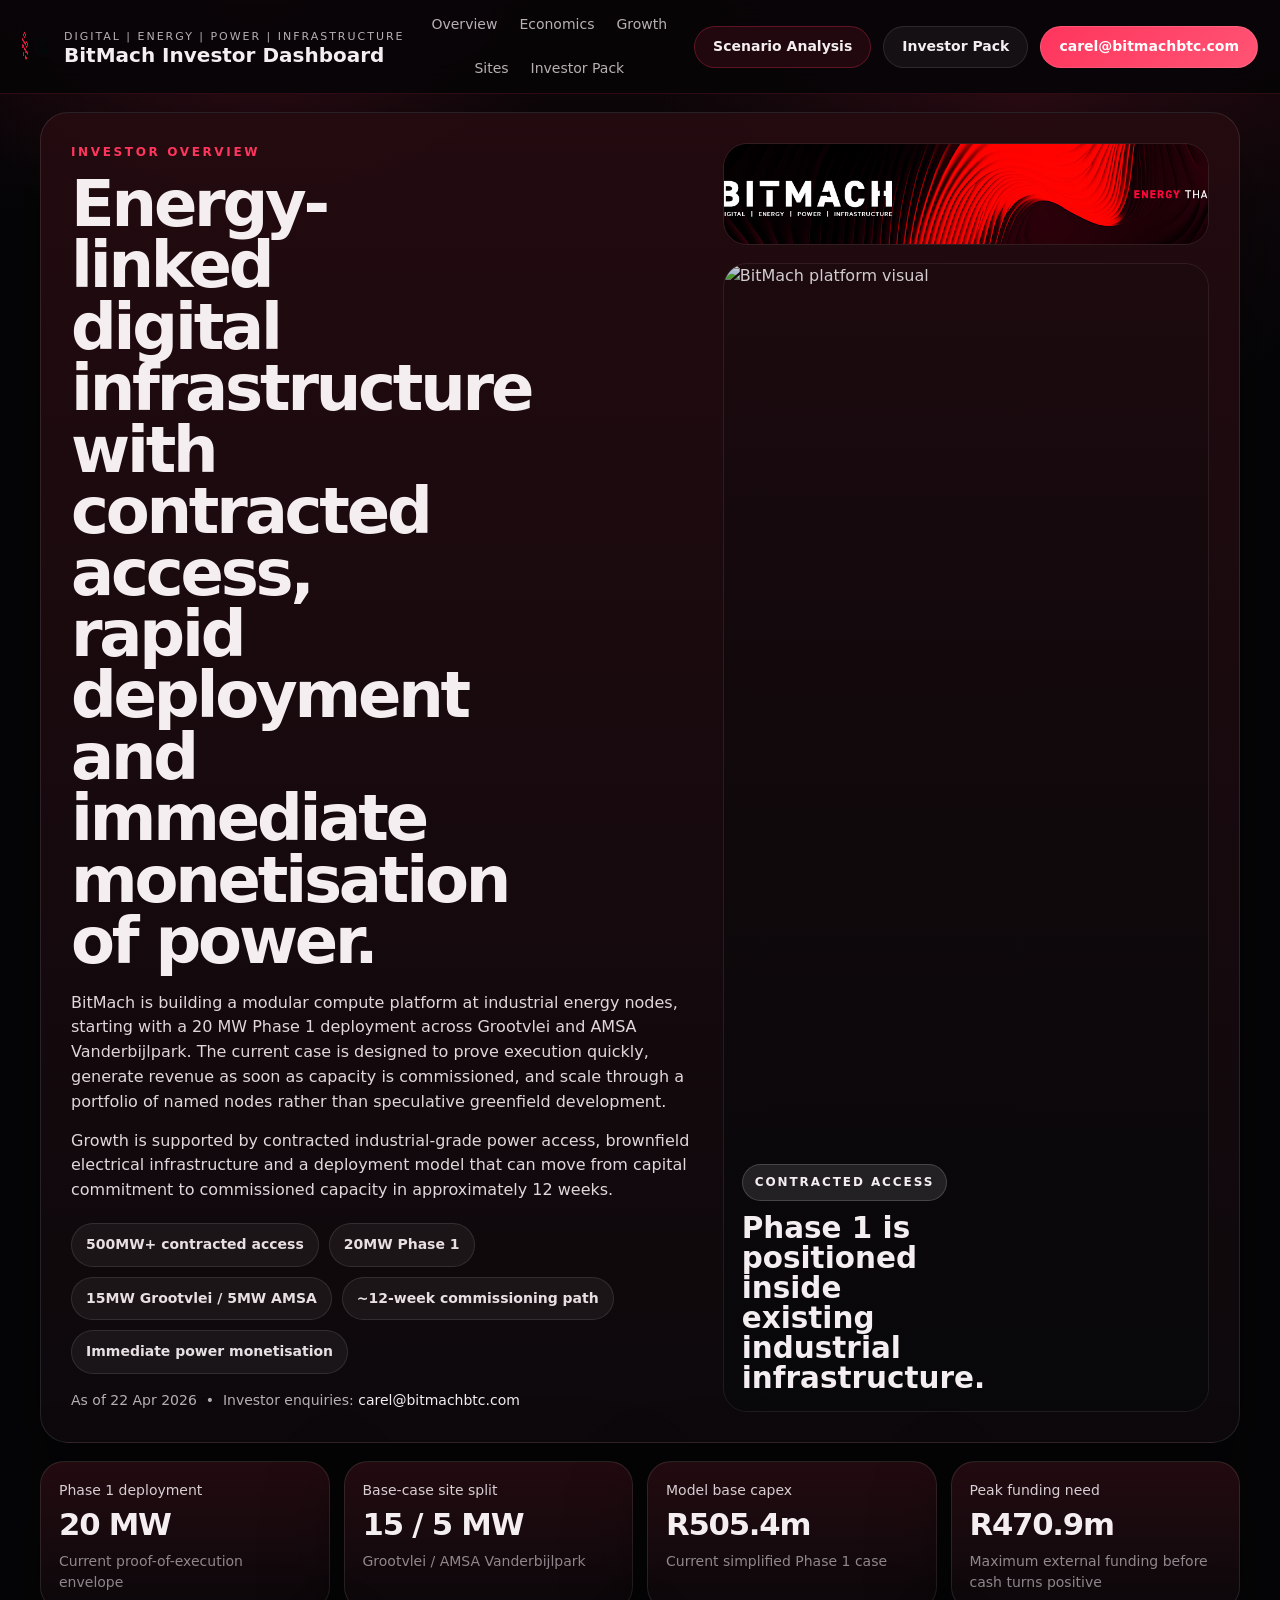
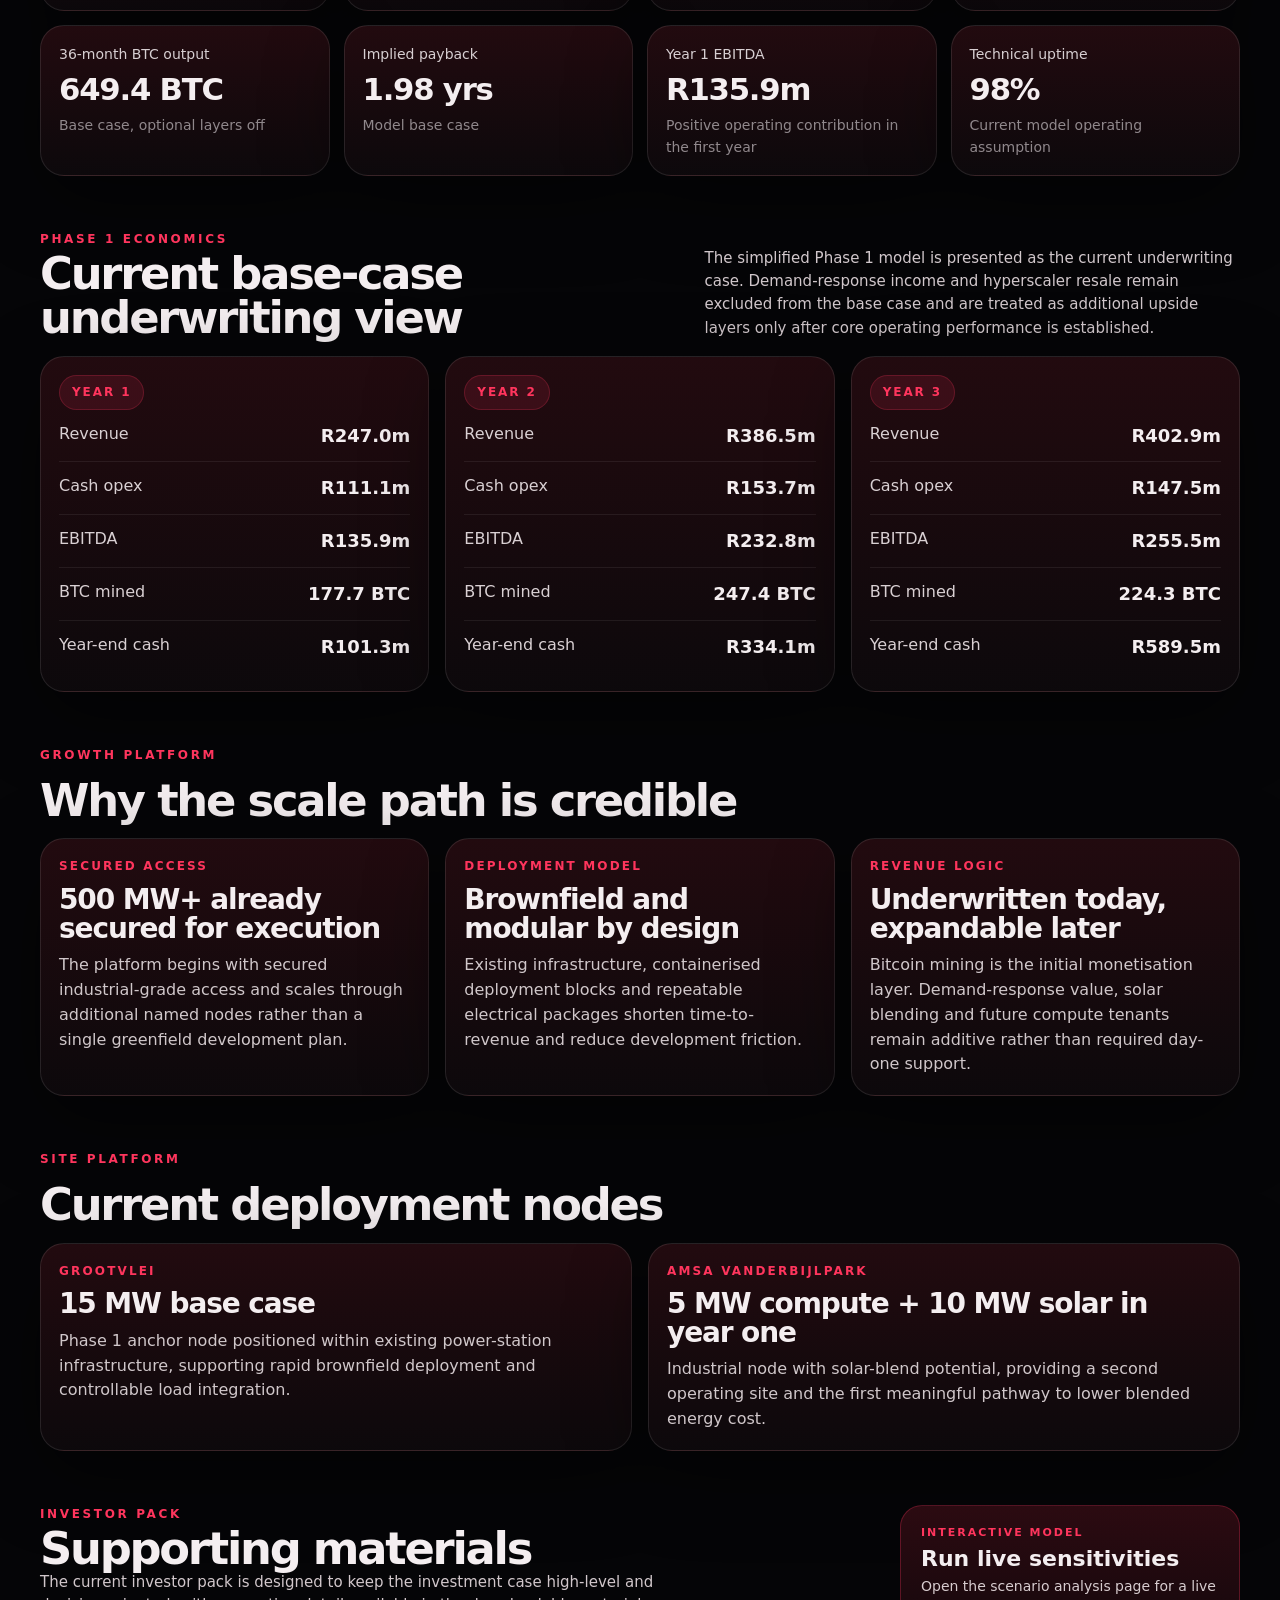
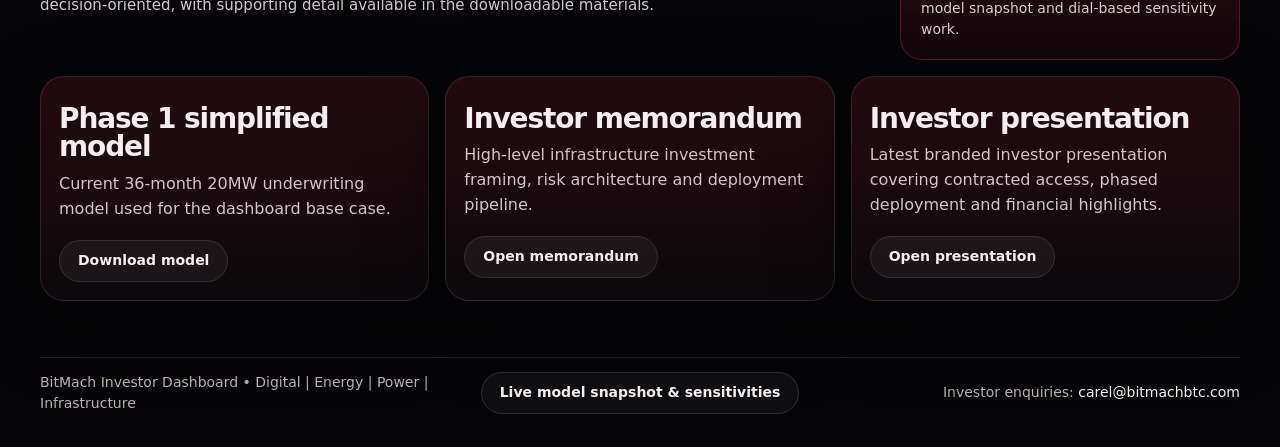
==== commit 828f9e37: "Revert "revert back" This reverts commit c25496aa735671267b382da5a476848080dbd568." ====
--- a/investors/index.html
+++ b/investors/index.html
@@ -4,24 +4,23 @@
   <meta charset="UTF-8" />
   <meta name="viewport" content="width=device-width, initial-scale=1.0" />
   <title>BitMach Investor Dashboard</title>
-  <meta name="description" content="Investor-facing overview of BitMach's Phase 1 deployment, contracted access, base-case economics and multi-site growth roadmap." />
-  <link rel="icon" type="image/png" href="assets/img/logo-white.png" />
+  <meta name="description" content="BitMach investor dashboard covering contracted access, Phase 1 base-case economics, deployment sites and supporting investor materials." />
+  <link rel="icon" type="image/png" href="assets/img/logo.png" />
   <link rel="stylesheet" href="assets/css/styles.css" />
 </head>
 <body>
-  <div class="bg-orb bg-orb-a"></div>
-  <div class="bg-orb bg-orb-b"></div>
+  <div class="bg-layer"></div>
 
   <header class="topbar">
-    <a href="#overview" class="brand-lockup">
-      <img src="assets/img/logo-white.png" alt="BitMach" class="brand-logo" />
-      <div>
-        <div class="brand-descriptor">DIGITAL | ENERGY | POWER | INFRASTRUCTURE</div>
-        <div class="brand-name">BitMach Investor Dashboard</div>
+    <a class="brand" href="#overview" aria-label="BitMach Investor Dashboard home">
+      <img src="assets/img/logo.png" alt="BitMach" class="brand-logo" />
+      <div class="brand-copy">
+        <div class="brand-kicker">DIGITAL | ENERGY | POWER | INFRASTRUCTURE</div>
+        <div class="brand-title">BitMach Investor Dashboard</div>
       </div>
     </a>
 
-    <nav class="topnav">
+    <nav class="main-nav" aria-label="Primary navigation">
       <a href="#overview">Overview</a>
       <a href="#economics">Economics</a>
       <a href="#growth">Growth</a>
@@ -29,54 +28,95 @@
       <a href="#investor-pack">Investor Pack</a>
     </nav>
 
-    <div class="topbar-actions">
-      <a href="#investor-pack" class="secondary-btn">Investor Pack</a>
-      <a href="mailto:carel@bitmachbtc.com" class="primary-btn">carel@bitmachbtc.com</a>
+    <div class="top-actions">
+      <a class="ghost-pill highlight-link" href="https://bitmachbtc.com/model2026v001/" target="_blank" rel="noopener">Scenario Analysis</a>
+      <a class="ghost-pill" href="#investor-pack">Investor Pack</a>
+      <a class="primary-pill" href="mailto:carel@bitmachbtc.com">carel@bitmachbtc.com</a>
     </div>
   </header>
 
   <main class="page-shell">
     <section id="overview" class="hero card">
       <div class="hero-copy">
-        <div class="eyebrow">Investor Overview</div>
+        <div class="section-kicker">INVESTOR OVERVIEW</div>
         <h1>Energy-linked digital infrastructure with contracted access, rapid deployment and immediate monetisation of power.</h1>
-        <p class="lede">
-          BitMach is building a modular compute platform at industrial energy nodes, starting with a 20&nbsp;MW Phase&nbsp;1 deployment across Grootvlei and AMSA Vanderbijlpark.
-          The current case is designed to prove execution quickly, generate revenue as soon as capacity is commissioned, and scale through a portfolio of named nodes rather than speculative greenfield development.
+        <p>
+          BitMach is building a modular compute platform at industrial energy nodes, starting with a 20 MW Phase 1 deployment across Grootvlei and AMSA Vanderbijlpark. The current case is designed to prove execution quickly, generate revenue as soon as capacity is commissioned, and scale through a portfolio of named nodes rather than speculative greenfield development.
         </p>
-        <p class="lede secondary">
-          Growth is supported by contracted industrial-grade power access, brownfield electrical infrastructure and a deployment model that can move from capital commitment to commissioned capacity in approximately 12&nbsp;weeks.
+        <p>
+          Growth is supported by contracted industrial-grade power access, brownfield electrical infrastructure and a deployment model that can move from capital commitment to commissioned capacity in approximately 12 weeks.
         </p>
-
-        <div class="hero-pills" id="heroPills"></div>
-
-        <div class="hero-meta">
-          <span>As of 22 Apr 2026</span>
-          <span class="meta-sep">•</span>
-          <span>Investor enquiries: <a href="mailto:carel@bitmachbtc.com">carel@bitmachbtc.com</a></span>
-        </div>
-      </div>
-
-      <div class="hero-visual">
+        <div class="pill-row">
+          <span class="info-pill">500MW+ contracted access</span>
+          <span class="info-pill">20MW Phase 1</span>
+          <span class="info-pill">15MW Grootvlei / 5MW AMSA</span>
+          <span class="info-pill">~12-week commissioning path</span>
+          <span class="info-pill">Immediate power monetisation</span>
+        </div>
+        <div class="hero-meta">As of 22 Apr 2026 &nbsp;•&nbsp; Investor enquiries: <a href="mailto:carel@bitmachbtc.com">carel@bitmachbtc.com</a></div>
+      </div>
+
+      <div class="hero-visuals">
         <div class="visual-banner">
-          <img src="assets/img/brand-banner.jpg" alt="BitMach brand banner" />
-        </div>
-        <div class="visual-card">
-          <img src="assets/img/site-photo.png" alt="BitMach modular deployment concept" />
+          <img src="assets/img/brand-banner.jpg" alt="BitMach banner" />
+        </div>
+        <div class="visual-main">
+          <img src="assets/img/bitmach-branding.jpg" alt="BitMach platform visual" />
           <div class="visual-overlay">
-            <span class="visual-label">Contracted access</span>
-            <strong>Phase 1 is positioned inside existing industrial infrastructure.</strong>
+            <div class="overlay-badge">CONTRACTED ACCESS</div>
+            <div class="overlay-title">Phase 1 is positioned inside existing industrial infrastructure.</div>
           </div>
         </div>
       </div>
     </section>
 
-    <section class="metric-grid" id="metricGrid"></section>
-
-    <section id="economics" class="section-shell">
-      <div class="section-header">
+    <section class="kpi-grid">
+      <article class="kpi-card card">
+        <div class="kpi-label">Phase 1 deployment</div>
+        <div class="kpi-value">20 MW</div>
+        <div class="kpi-note">Current proof-of-execution envelope</div>
+      </article>
+      <article class="kpi-card card">
+        <div class="kpi-label">Base-case site split</div>
+        <div class="kpi-value">15 / 5 MW</div>
+        <div class="kpi-note">Grootvlei / AMSA Vanderbijlpark</div>
+      </article>
+      <article class="kpi-card card">
+        <div class="kpi-label">Model base capex</div>
+        <div class="kpi-value">R505.4m</div>
+        <div class="kpi-note">Current simplified Phase 1 case</div>
+      </article>
+      <article class="kpi-card card">
+        <div class="kpi-label">Peak funding need</div>
+        <div class="kpi-value">R470.9m</div>
+        <div class="kpi-note">Maximum external funding before cash turns positive</div>
+      </article>
+      <article class="kpi-card card">
+        <div class="kpi-label">36-month BTC output</div>
+        <div class="kpi-value">649.4 BTC</div>
+        <div class="kpi-note">Base case, optional layers off</div>
+      </article>
+      <article class="kpi-card card">
+        <div class="kpi-label">Implied payback</div>
+        <div class="kpi-value">1.98 yrs</div>
+        <div class="kpi-note">Model base case</div>
+      </article>
+      <article class="kpi-card card">
+        <div class="kpi-label">Year 1 EBITDA</div>
+        <div class="kpi-value">R135.9m</div>
+        <div class="kpi-note">Positive operating contribution in the first year</div>
+      </article>
+      <article class="kpi-card card">
+        <div class="kpi-label">Technical uptime</div>
+        <div class="kpi-value">98%</div>
+        <div class="kpi-note">Current model operating assumption</div>
+      </article>
+    </section>
+
+    <section id="economics" class="section-block">
+      <div class="section-head split-head">
         <div>
-          <div class="eyebrow">Phase 1 Economics</div>
+          <div class="section-kicker">PHASE 1 ECONOMICS</div>
           <h2>Current base-case underwriting view</h2>
         </div>
         <p>
@@ -84,160 +124,117 @@
         </p>
       </div>
 
-      <div class="year-card-grid" id="yearCardGrid"></div>
-
-      <div class="two-up">
-        <article class="card note-card">
-          <h3>Base-case operating profile</h3>
-          <div class="profile-grid" id="profileGrid"></div>
-          <p class="fineprint">
-            Revenue begins at commissioning. In the current base case, capital deployment is front-loaded in Year&nbsp;1, while operating performance improves materially as the fleet is fully installed and monetised.
+      <div class="year-grid">
+        <article class="year-card card">
+          <div class="year-pill">YEAR 1</div>
+          <div class="year-row"><span>Revenue</span><strong>R247.0m</strong></div>
+          <div class="year-row"><span>Cash opex</span><strong>R111.1m</strong></div>
+          <div class="year-row"><span>EBITDA</span><strong>R135.9m</strong></div>
+          <div class="year-row"><span>BTC mined</span><strong>177.7 BTC</strong></div>
+          <div class="year-row"><span>Year-end cash</span><strong>R101.3m</strong></div>
+        </article>
+        <article class="year-card card">
+          <div class="year-pill">YEAR 2</div>
+          <div class="year-row"><span>Revenue</span><strong>R386.5m</strong></div>
+          <div class="year-row"><span>Cash opex</span><strong>R153.7m</strong></div>
+          <div class="year-row"><span>EBITDA</span><strong>R232.8m</strong></div>
+          <div class="year-row"><span>BTC mined</span><strong>247.4 BTC</strong></div>
+          <div class="year-row"><span>Year-end cash</span><strong>R334.1m</strong></div>
+        </article>
+        <article class="year-card card">
+          <div class="year-pill">YEAR 3</div>
+          <div class="year-row"><span>Revenue</span><strong>R402.9m</strong></div>
+          <div class="year-row"><span>Cash opex</span><strong>R147.5m</strong></div>
+          <div class="year-row"><span>EBITDA</span><strong>R255.5m</strong></div>
+          <div class="year-row"><span>BTC mined</span><strong>224.3 BTC</strong></div>
+          <div class="year-row"><span>Year-end cash</span><strong>R589.5m</strong></div>
+        </article>
+      </div>
+    </section>
+
+    <section id="growth" class="section-block">
+      <div class="section-head">
+        <div class="section-kicker">GROWTH PLATFORM</div>
+        <h2>Why the scale path is credible</h2>
+      </div>
+      <div class="growth-grid">
+        <article class="growth-card card">
+          <div class="growth-label">Secured access</div>
+          <h3>500 MW+ already secured for execution</h3>
+          <p>The platform begins with secured industrial-grade access and scales through additional named nodes rather than a single greenfield development plan.</p>
+        </article>
+        <article class="growth-card card">
+          <div class="growth-label">Deployment model</div>
+          <h3>Brownfield and modular by design</h3>
+          <p>Existing infrastructure, containerised deployment blocks and repeatable electrical packages shorten time-to-revenue and reduce development friction.</p>
+        </article>
+        <article class="growth-card card">
+          <div class="growth-label">Revenue logic</div>
+          <h3>Underwritten today, expandable later</h3>
+          <p>Bitcoin mining is the initial monetisation layer. Demand-response value, solar blending and future compute tenants remain additive rather than required day-one support.</p>
+        </article>
+      </div>
+    </section>
+
+    <section id="sites" class="section-block">
+      <div class="section-head">
+        <div class="section-kicker">SITE PLATFORM</div>
+        <h2>Current deployment nodes</h2>
+      </div>
+      <div class="site-grid">
+        <article class="site-card card">
+          <div class="site-label">GROOTVLEI</div>
+          <h3>15 MW base case</h3>
+          <p>Phase 1 anchor node positioned within existing power-station infrastructure, supporting rapid brownfield deployment and controllable load integration.</p>
+        </article>
+        <article class="site-card card">
+          <div class="site-label">AMSA VANDERBIJLPARK</div>
+          <h3>5 MW compute + 10 MW solar in year one</h3>
+          <p>Industrial node with solar-blend potential, providing a second operating site and the first meaningful pathway to lower blended energy cost.</p>
+        </article>
+      </div>
+    </section>
+
+    <section id="investor-pack" class="section-block investor-pack-block">
+      <div class="section-head pack-head">
+        <div>
+          <div class="section-kicker">INVESTOR PACK</div>
+          <h2>Supporting materials</h2>
+          <p>
+            The current investor pack is designed to keep the investment case high-level and decision-oriented, with supporting detail available in the downloadable materials.
           </p>
-        </article>
-
-        <article class="card table-card">
-          <h3>Three-year summary</h3>
-          <div class="table-wrap">
-            <table>
-              <thead>
-                <tr>
-                  <th>Metric</th>
-                  <th>Year 1</th>
-                  <th>Year 2</th>
-                  <th>Year 3</th>
-                </tr>
-              </thead>
-              <tbody id="summaryTableBody"></tbody>
-            </table>
-          </div>
-        </article>
-      </div>
-    </section>
-
-    <section class="section-shell">
-      <div class="section-header compact">
-        <div>
-          <div class="eyebrow">Revenue Architecture</div>
-          <h2>Underwritten today vs. layered upside</h2>
-        </div>
-      </div>
-
-      <div class="two-up" id="revenueArchitecture"></div>
-    </section>
-
-    <section id="growth" class="section-shell growth-section">
-      <div class="section-header">
-        <div>
-          <div class="eyebrow">Growth Roadmap</div>
-          <h2>Why the scale path is rational</h2>
-        </div>
-        <p>
-          BitMach's expansion curve is built around named nodes with predefined electrical capacity, existing substations and brownfield infrastructure reuse.
-          Capacity therefore grows in step changes as each site is commissioned, rather than through abstract percentage-growth assumptions.
-        </p>
-      </div>
-
-      <div class="callout-band">
-        <div class="callout-kicker">Scale rationale</div>
-        <div class="callout-copy">
-          The first 500&nbsp;MW of industrial-grade capacity is already secured across the platform pipeline; capital is the principal execution unlock from here.
-        </div>
-      </div>
-
-      <div class="two-up growth-layout">
-        <article class="card ramp-card">
-          <div class="card-headline-row">
-            <h3>Named-node compute ramp</h3>
-            <span class="legend-note">Model base case • 2026–2030</span>
-          </div>
-          <div id="rampLegend" class="legend"></div>
-          <div id="rampChart" class="ramp-chart"></div>
-        </article>
-
-        <article class="card phase-card">
-          <h3>Deployment pathway</h3>
-          <div class="phase-stack">
-            <div class="phase-item">
-              <span class="phase-tag">Phase 1</span>
-              <strong>0–6 months | 20 MW</strong>
-              <p>Proof of execution across Grootvlei and AMSA Vanderbijlpark, with immediate monetisation of commissioned power.</p>
-            </div>
-            <div class="phase-item">
-              <span class="phase-tag">Phase 2</span>
-              <strong>6–24 months | 80–100 MW</strong>
-              <p>Expansion of proven sites, solar blending at AMSA, and broader tariff optimisation through flexible-demand positioning.</p>
-            </div>
-            <div class="phase-item">
-              <span class="phase-tag">Phase 3</span>
-              <strong>24+ months | 500 MW – 2 GW</strong>
-              <p>Replication across additional industrial and Eskom-linked nodes, with layered upside from broader compute and energy services.</p>
-            </div>
-          </div>
-        </article>
-      </div>
-    </section>
-
-    <section id="sites" class="section-shell">
-      <div class="section-header compact">
-        <div>
-          <div class="eyebrow">Contracted Access</div>
-          <h2>Named nodes underpinning the platform</h2>
-        </div>
-      </div>
-      <div class="site-grid" id="siteGrid"></div>
-    </section>
-
-    <section class="section-shell">
-      <div class="section-header compact">
-        <div>
-          <div class="eyebrow">Energy-Cost Pathway</div>
-          <h2>Energy input cost remains the primary return driver</h2>
-        </div>
-      </div>
-      <div class="energy-grid" id="energyGrid"></div>
-    </section>
-
-    <section class="section-shell">
-      <div class="section-header compact">
-        <div>
-          <div class="eyebrow">Execution Readiness</div>
-          <h2>From capital commitment to first hash</h2>
-        </div>
-      </div>
-
-      <div class="two-up">
-        <article class="card timeline-card">
-          <div class="timeline-badge">Approx. 12 weeks</div>
-          <div class="timeline" id="timeline"></div>
-        </article>
-
-        <article class="card defensible-card">
-          <h3>Why this position is defensible</h3>
-          <div class="defensible-list" id="defensibleList"></div>
-        </article>
-      </div>
-    </section>
-
-    <section id="investor-pack" class="section-shell">
-      <div class="section-header compact">
-        <div>
-          <div class="eyebrow">Investor Pack</div>
-          <h2>Supporting materials</h2>
-        </div>
-        <p>
-          The current investor pack is designed to keep the investment case high-level and decision-oriented, with supporting detail available in the downloadable materials.
-        </p>
-      </div>
-      <div class="doc-grid" id="docGrid"></div>
+        </div>
+        <a class="pack-link-card" href="https://bitmachbtc.com/model2026v001/" target="_blank" rel="noopener">
+          <span class="pack-link-kicker">INTERACTIVE MODEL</span>
+          <strong>Run live sensitivities</strong>
+          <span>Open the scenario analysis page for a live model snapshot and dial-based sensitivity work.</span>
+        </a>
+      </div>
+
+      <div class="download-grid">
+        <article class="download-card card">
+          <h3>Phase 1 simplified model</h3>
+          <p>Current 36-month 20MW underwriting model used for the dashboard base case.</p>
+          <a class="ghost-pill small-link" href="assets/docs/BitMach_Phase1_20MW_Simplified_3Y_Model_2026-04-22.xlsx" target="_blank" rel="noopener">Download model</a>
+        </article>
+        <article class="download-card card">
+          <h3>Investor memorandum</h3>
+          <p>High-level infrastructure investment framing, risk architecture and deployment pipeline.</p>
+          <a class="ghost-pill small-link" href="assets/docs/BitMach_Investor_Memo_LATEST.pdf" target="_blank" rel="noopener">Open memorandum</a>
+        </article>
+        <article class="download-card card">
+          <h3>Investor presentation</h3>
+          <p>Latest branded investor presentation covering contracted access, phased deployment and financial highlights.</p>
+          <a class="ghost-pill small-link" href="assets/docs/Bitmach_Investor_Pres_LATEST.pdf" target="_blank" rel="noopener">Open presentation</a>
+        </article>
+      </div>
     </section>
   </main>
 
   <footer class="page-footer">
-    <div>BitMach Investor Dashboard • Digital | Energy | Power | Infrastructure</div>
-    <div>Investor enquiries: <a href="mailto:carel@bitmachbtc.com">carel@bitmachbtc.com</a></div>
+    <div class="footer-left">BitMach Investor Dashboard • Digital | Energy | Power | Infrastructure</div>
+    <a class="footer-scenario-link" href="https://bitmachbtc.com/model2026v001/" target="_blank" rel="noopener">Live model snapshot &amp; sensitivities</a>
+    <div class="footer-right">Investor enquiries: <a href="mailto:carel@bitmachbtc.com">carel@bitmachbtc.com</a></div>
   </footer>
-
-  <script src="assets/js/data.js"></script>
-  <script src="assets/js/app.js"></script>
 </body>
 </html>
--- a/investors/assets/css/styles.css
+++ b/investors/assets/css/styles.css
@@ -1,734 +1,469 @@
 :root {
-  --bg: #040406;
-  --bg-elevated: rgba(255, 255, 255, 0.045);
-  --bg-soft: rgba(255, 255, 255, 0.03);
-  --border: rgba(255, 255, 255, 0.09);
-  --border-strong: rgba(255, 255, 255, 0.18);
-  --text: #f4f4f5;
-  --muted: #c8c8cc;
-  --muted-2: #8f9098;
-  --accent: #ff1648;
-  --accent-soft: rgba(255, 22, 72, 0.18);
-  --success: #9ae6b4;
-  --shadow: 0 18px 40px rgba(0, 0, 0, 0.38);
-  --max-width: 1320px;
-  --site-grootvlei: #ff1648;
-  --site-vb: #ff6b85;
-  --site-newcastle: #b6b7be;
-  --site-saldanha: #7f8594;
-  --site-komati: #3a3f4b;
+  --bg: #050507;
+  --bg-soft: rgba(18, 11, 14, 0.96);
+  --card: linear-gradient(180deg, rgba(36, 11, 16, 0.95), rgba(13, 9, 12, 0.96));
+  --card-alt: linear-gradient(180deg, rgba(20, 12, 16, 0.92), rgba(10, 9, 12, 0.96));
+  --line: rgba(255, 255, 255, 0.10);
+  --line-strong: rgba(255, 255, 255, 0.18);
+  --text: #f4eef0;
+  --muted: #b8afb2;
+  --muted-2: #90888c;
+  --accent: #ff355d;
+  --accent-dark: #b61b3d;
+  --shadow: 0 24px 80px rgba(0, 0, 0, 0.45);
+  --radius: 28px;
+  --radius-sm: 18px;
+  --maxw: 1200px;
 }
 
 * { box-sizing: border-box; }
 html { scroll-behavior: smooth; }
 body {
   margin: 0;
-  font-family: Inter, -apple-system, BlinkMacSystemFont, "Segoe UI", Roboto, sans-serif;
-  background: radial-gradient(circle at top right, rgba(255,22,72,0.18), transparent 32%),
-              radial-gradient(circle at bottom left, rgba(255,22,72,0.10), transparent 28%),
-              var(--bg);
+  font-family: Inter, ui-sans-serif, system-ui, -apple-system, BlinkMacSystemFont, "Segoe UI", sans-serif;
+  background: var(--bg);
   color: var(--text);
-  min-height: 100vh;
+  line-height: 1.55;
 }
 
 a { color: inherit; text-decoration: none; }
 img { display: block; max-width: 100%; }
 
-.bg-orb {
+.bg-layer {
   position: fixed;
-  inset: auto;
+  inset: 0;
+  background:
+    radial-gradient(circle at 20% 0%, rgba(255, 53, 93, 0.14), transparent 22%),
+    radial-gradient(circle at 80% 10%, rgba(255, 53, 93, 0.12), transparent 28%),
+    linear-gradient(180deg, rgba(72, 7, 21, 0.18), transparent 22%),
+    linear-gradient(180deg, #0b0709 0%, #050507 24%, #050507 100%);
+  z-index: -2;
+}
+
+body::before {
+  content: "";
+  position: fixed;
+  inset: 0;
+  background-image: linear-gradient(rgba(255,255,255,0.02) 1px, transparent 1px), linear-gradient(90deg, rgba(255,255,255,0.02) 1px, transparent 1px);
+  background-size: 34px 34px;
+  opacity: 0.08;
   z-index: -1;
-  border-radius: 999px;
-  filter: blur(120px);
-  opacity: 0.45;
-}
-.bg-orb-a {
-  width: 280px;
-  height: 280px;
-  top: 80px;
-  right: 8vw;
-  background: rgba(255, 22, 72, 0.32);
-}
-.bg-orb-b {
-  width: 220px;
-  height: 220px;
-  bottom: 160px;
-  left: 6vw;
-  background: rgba(255, 22, 72, 0.18);
+  pointer-events: none;
 }
 
 .topbar {
   position: sticky;
   top: 0;
-  z-index: 30;
+  z-index: 40;
   display: grid;
   grid-template-columns: auto 1fr auto;
-  gap: 32px;
   align-items: center;
-  padding: 18px clamp(18px, 3vw, 32px);
-  background: rgba(4, 4, 6, 0.88);
-  backdrop-filter: blur(14px);
-  border-bottom: 1px solid rgba(255,255,255,0.05);
-}
-.brand-lockup {
+  gap: 20px;
+  padding: 14px 22px;
+  background: rgba(7, 5, 7, 0.92);
+  backdrop-filter: blur(18px);
+  border-bottom: 1px solid rgba(255, 53, 93, 0.16);
+}
+
+.brand { display: flex; align-items: center; gap: 12px; min-width: 0; }
+.brand-logo { width: 30px; height: 30px; }
+.brand-kicker {
+  font-size: 11px;
+  text-transform: uppercase;
+  letter-spacing: 0.18em;
+  color: var(--muted);
+}
+.brand-title {
+  font-size: 20px;
+  font-weight: 700;
+  line-height: 1.05;
+}
+
+.main-nav {
   display: flex;
-  gap: 14px;
+  justify-content: center;
   align-items: center;
-}
-.brand-logo {
-  width: 44px;
-  height: 44px;
-}
-.brand-descriptor {
-  font-size: 0.72rem;
-  letter-spacing: 0.18em;
-  color: var(--muted-2);
-}
-.brand-name {
-  font-size: 1rem;
-  font-weight: 700;
-  margin-top: 3px;
-}
-.topnav {
+  gap: 22px;
+  flex-wrap: wrap;
+}
+.main-nav a {
+  font-size: 14px;
+  color: var(--muted);
+  transition: color 0.18s ease;
+}
+.main-nav a:hover, .main-nav a:focus-visible { color: var(--text); }
+
+.top-actions {
   display: flex;
-  gap: 22px;
-  justify-content: center;
-  flex-wrap: wrap;
-}
-.topnav a {
-  color: var(--muted);
-  font-size: 0.92rem;
-}
-.topnav a:hover { color: var(--text); }
-.topbar-actions {
-  display: flex;
+  align-items: center;
   gap: 12px;
-  align-items: center;
-}
-
-.primary-btn,
-.secondary-btn {
-  border-radius: 999px;
-  padding: 11px 16px;
-  font-size: 0.92rem;
-  font-weight: 600;
-  transition: transform 0.2s ease, border-color 0.2s ease, background 0.2s ease;
+}
+
+.ghost-pill,
+.primary-pill,
+.footer-scenario-link {
   display: inline-flex;
   align-items: center;
   justify-content: center;
-}
-.primary-btn {
-  background: linear-gradient(135deg, #ff1648, #ff315d);
-  color: white;
-  border: 1px solid transparent;
-}
-.secondary-btn {
-  background: rgba(255,255,255,0.04);
+  min-height: 42px;
+  padding: 0 18px;
+  border-radius: 999px;
+  font-size: 14px;
+  font-weight: 600;
+  white-space: nowrap;
+  transition: transform 0.18s ease, border-color 0.18s ease, background 0.18s ease;
+}
+
+.ghost-pill {
+  background: rgba(255, 255, 255, 0.05);
+  border: 1px solid var(--line);
   color: var(--text);
-  border: 1px solid var(--border);
-}
-.primary-btn:hover,
-.secondary-btn:hover {
+}
+.ghost-pill:hover, .ghost-pill:focus-visible {
   transform: translateY(-1px);
-  border-color: var(--border-strong);
-}
+  border-color: rgba(255,255,255,0.24);
+}
+
+.highlight-link {
+  border-color: rgba(255, 53, 93, 0.28);
+  background: rgba(255, 53, 93, 0.10);
+}
+.highlight-link:hover, .highlight-link:focus-visible {
+  background: rgba(255, 53, 93, 0.18);
+  border-color: rgba(255, 53, 93, 0.44);
+}
+
+.primary-pill {
+  background: linear-gradient(135deg, #ff355d, #ff5474);
+  color: #fff;
+  border: 1px solid rgba(255, 255, 255, 0.12);
+}
+.primary-pill:hover, .primary-pill:focus-visible { transform: translateY(-1px); }
 
 .page-shell {
-  width: min(var(--max-width), calc(100% - 36px));
-  margin: 28px auto 60px;
-}
+  width: min(var(--maxw), calc(100% - 40px));
+  margin: 18px auto 56px;
+}
+
 .card {
-  background: linear-gradient(180deg, rgba(255,255,255,0.055), rgba(255,255,255,0.035));
-  border: 1px solid var(--border);
-  border-radius: 28px;
+  background: var(--card);
+  border: 1px solid var(--line);
+  border-radius: var(--radius);
   box-shadow: var(--shadow);
 }
 
 .hero {
   display: grid;
-  grid-template-columns: minmax(0, 1.25fr) minmax(340px, 0.95fr);
+  grid-template-columns: 1.18fr 0.92fr;
   gap: 28px;
-  padding: clamp(24px, 3vw, 36px);
+  padding: 30px;
+}
+
+.section-kicker {
+  font-size: 12px;
+  text-transform: uppercase;
+  letter-spacing: 0.22em;
+  color: var(--accent);
+  font-weight: 700;
+}
+
+.hero h1 {
+  margin: 12px 0 18px;
+  font-size: clamp(42px, 5vw, 74px);
+  line-height: 0.96;
+  letter-spacing: -0.05em;
+  max-width: 8ch;
+}
+
+.hero-copy p {
+  margin: 0 0 14px;
+  max-width: 62ch;
+  color: #e0d7da;
+  font-size: 16px;
+}
+
+.pill-row {
+  display: flex;
+  flex-wrap: wrap;
+  gap: 10px;
+  margin-top: 20px;
+}
+
+.info-pill {
+  padding: 10px 14px;
+  border-radius: 999px;
+  border: 1px solid rgba(255,255,255,0.10);
+  background: rgba(255,255,255,0.05);
+  color: #e7dfe2;
+  font-size: 14px;
+  font-weight: 600;
+}
+
+.hero-meta {
+  margin-top: 16px;
+  font-size: 14px;
+  color: var(--muted);
+}
+.hero-meta a { color: var(--text); }
+
+.hero-visuals {
+  display: grid;
+  grid-template-rows: auto 1fr;
+  gap: 18px;
+}
+.visual-banner, .visual-main {
+  border-radius: 24px;
+  overflow: hidden;
+  border: 1px solid rgba(255,255,255,0.08);
+}
+.visual-banner img {
+  width: 100%;
+  height: 100px;
+  object-fit: cover;
+}
+.visual-main {
   position: relative;
-  overflow: hidden;
-}
-.hero::before {
+  min-height: 360px;
+}
+.visual-main img {
+  width: 100%;
+  height: 100%;
+  object-fit: cover;
+}
+.visual-main::after {
   content: "";
   position: absolute;
   inset: 0;
-  background: radial-gradient(circle at right center, rgba(255,22,72,0.12), transparent 34%);
-  pointer-events: none;
-}
-.hero-copy {
-  position: relative;
-  z-index: 1;
-}
-.eyebrow {
-  color: var(--accent);
-  text-transform: uppercase;
-  letter-spacing: 0.16em;
-  font-size: 0.74rem;
-  font-weight: 700;
-  margin-bottom: 14px;
-}
-.hero h1,
-.section-header h2,
-.card h3 {
-  margin: 0;
-}
-.hero h1 {
-  font-size: clamp(2rem, 4vw, 3.45rem);
-  line-height: 1.04;
-  max-width: 16ch;
-}
-.lede {
-  margin: 18px 0 0;
-  color: var(--muted);
-  line-height: 1.7;
-  font-size: 1rem;
-  max-width: 68ch;
-}
-.lede.secondary {
-  color: #d6d6db;
-}
-.hero-pills {
-  display: flex;
-  flex-wrap: wrap;
-  gap: 10px;
-  margin-top: 24px;
-}
-.pill {
-  padding: 9px 12px;
-  border-radius: 999px;
-  background: rgba(255,255,255,0.05);
-  border: 1px solid rgba(255,255,255,0.08);
-  color: #e6e6ea;
-  font-size: 0.88rem;
-}
-.hero-meta {
-  margin-top: 22px;
-  display: flex;
-  flex-wrap: wrap;
-  gap: 10px;
-  color: var(--muted-2);
-  font-size: 0.9rem;
-}
-.hero-meta a { color: var(--text); }
-.meta-sep { opacity: 0.65; }
-.hero-visual {
-  display: grid;
-  gap: 18px;
-  align-content: start;
-}
-.visual-banner {
-  border-radius: 20px;
-  overflow: hidden;
-  border: 1px solid rgba(255,255,255,0.06);
-}
-.visual-card {
-  position: relative;
-  overflow: hidden;
-  border-radius: 24px;
-  min-height: 420px;
-  border: 1px solid rgba(255,255,255,0.08);
-}
-.visual-card::after {
-  content: "";
-  position: absolute;
-  inset: 0;
-  background: linear-gradient(180deg, rgba(4,4,6,0.12), rgba(4,4,6,0.75));
-}
-.visual-card img {
-  width: 100%;
-  height: 100%;
-  object-fit: cover;
+  background: linear-gradient(180deg, rgba(7,7,9,0.14), rgba(7,7,9,0.78));
 }
 .visual-overlay {
   position: absolute;
-  left: 20px;
-  right: 20px;
-  bottom: 20px;
+  left: 18px;
+  right: 18px;
+  bottom: 18px;
   z-index: 1;
 }
-.visual-label {
+.overlay-badge {
   display: inline-flex;
-  padding: 7px 10px;
+  padding: 8px 12px;
   border-radius: 999px;
-  background: rgba(255,255,255,0.12);
-  border: 1px solid rgba(255,255,255,0.18);
-  margin-bottom: 10px;
-  font-size: 0.82rem;
-  text-transform: uppercase;
-  letter-spacing: 0.12em;
-}
-.visual-overlay strong {
-  display: block;
-  font-size: 1.05rem;
-  max-width: 26ch;
-}
-
-.metric-grid {
-  margin-top: 24px;
-  display: grid;
-  gap: 16px;
+  background: rgba(255,255,255,0.10);
+  border: 1px solid rgba(255,255,255,0.16);
+  font-size: 12px;
+  letter-spacing: 0.16em;
+  text-transform: uppercase;
+  font-weight: 700;
+}
+.overlay-title {
+  margin-top: 12px;
+  font-size: clamp(24px, 2.3vw, 36px);
+  line-height: 1.02;
+  font-weight: 800;
+  max-width: 11ch;
+}
+
+.kpi-grid {
+  display: grid;
   grid-template-columns: repeat(4, minmax(0, 1fr));
-}
-.metric-card {
-  padding: 20px 20px 18px;
-}
-.metric-label {
-  color: var(--muted);
-  font-size: 0.87rem;
-}
-.metric-value {
-  margin-top: 12px;
-  font-size: clamp(1.5rem, 2vw, 2rem);
-  font-weight: 700;
-  letter-spacing: -0.03em;
-}
-.metric-note {
+  gap: 14px;
+  margin-top: 18px;
+}
+.kpi-card {
+  padding: 18px 18px 16px;
+  border-radius: 24px;
+}
+.kpi-label {
+  color: #d7cfd2;
+  font-size: 14px;
+}
+.kpi-value {
+  margin-top: 8px;
+  font-size: clamp(28px, 2.4vw, 44px);
+  line-height: 1.02;
+  font-weight: 800;
+  letter-spacing: -0.04em;
+}
+.kpi-note {
   margin-top: 10px;
   color: var(--muted-2);
-  font-size: 0.86rem;
-  line-height: 1.45;
-}
-
-.section-shell {
-  margin-top: 28px;
-}
-.section-header {
-  display: grid;
-  grid-template-columns: minmax(0, 0.9fr) minmax(320px, 1fr);
-  gap: 24px;
+  font-size: 14px;
+}
+
+.section-block { margin-top: 54px; }
+.section-head {
+  display: grid;
+  gap: 10px;
+  margin-bottom: 16px;
+}
+.section-head h2 {
+  margin: 4px 0 0;
+  font-size: clamp(34px, 3.5vw, 54px);
+  line-height: 0.98;
+  letter-spacing: -0.05em;
+}
+.section-head p {
+  margin: 0;
+  color: #d1c7cb;
+  font-size: 15px;
+  max-width: 70ch;
+}
+.split-head {
+  grid-template-columns: 1.1fr 0.9fr;
   align-items: end;
-  margin-bottom: 16px;
-}
-.section-header.compact {
-  grid-template-columns: 1fr;
+}
+.pack-head {
+  grid-template-columns: 1fr auto;
   align-items: start;
 }
-.section-header h2 {
-  font-size: clamp(1.55rem, 2.4vw, 2.35rem);
-  line-height: 1.12;
-}
-.section-header p {
-  color: var(--muted);
-  line-height: 1.7;
-  margin: 0;
-  max-width: 68ch;
-}
-
-.year-card-grid {
+
+.pack-link-card {
+  max-width: 340px;
+  padding: 18px 20px;
+  border-radius: 22px;
+  border: 1px solid rgba(255, 53, 93, 0.28);
+  background: linear-gradient(180deg, rgba(46, 11, 18, 0.95), rgba(18, 8, 12, 0.98));
+  display: grid;
+  gap: 6px;
+  color: var(--text);
+}
+.pack-link-card:hover, .pack-link-card:focus-visible {
+  transform: translateY(-1px);
+  border-color: rgba(255, 53, 93, 0.48);
+}
+.pack-link-kicker {
+  font-size: 11px;
+  letter-spacing: 0.18em;
+  text-transform: uppercase;
+  color: var(--accent);
+  font-weight: 700;
+}
+.pack-link-card strong {
+  font-size: 22px;
+  line-height: 1.05;
+}
+.pack-link-card span:last-child {
+  color: #d7cccf;
+  font-size: 14px;
+}
+
+.year-grid,
+.growth-grid,
+.site-grid,
+.download-grid {
   display: grid;
   gap: 16px;
-  grid-template-columns: repeat(3, minmax(0, 1fr));
-  margin-bottom: 16px;
-}
-.year-card {
-  padding: 20px;
-}
-.year-chip {
+}
+.year-grid { grid-template-columns: repeat(3, minmax(0, 1fr)); }
+.growth-grid { grid-template-columns: repeat(3, minmax(0, 1fr)); }
+.site-grid { grid-template-columns: repeat(2, minmax(0, 1fr)); }
+.download-grid { grid-template-columns: repeat(3, minmax(0, 1fr)); }
+
+.year-card,
+.growth-card,
+.site-card,
+.download-card {
+  padding: 18px;
+  border-radius: 24px;
+}
+
+.year-pill {
   display: inline-flex;
-  padding: 8px 10px;
+  padding: 7px 12px;
   border-radius: 999px;
-  background: rgba(255,22,72,0.12);
+  background: rgba(255, 53, 93, 0.12);
+  border: 1px solid rgba(255, 53, 93, 0.22);
   color: var(--accent);
-  font-size: 0.82rem;
-  font-weight: 700;
-  text-transform: uppercase;
-  letter-spacing: 0.12em;
-}
-.year-stat {
-  display: flex;
-  justify-content: space-between;
-  gap: 12px;
-  margin-top: 16px;
-  color: var(--muted);
-}
-.year-stat strong {
-  color: var(--text);
-  font-size: 1.02rem;
-}
-.year-footer {
-  margin-top: 16px;
-  padding-top: 14px;
-  border-top: 1px solid rgba(255,255,255,0.08);
-  color: var(--muted-2);
-  font-size: 0.88rem;
-}
-
-.two-up {
-  display: grid;
-  gap: 16px;
-  grid-template-columns: repeat(2, minmax(0, 1fr));
-}
-.note-card,
-.table-card,
-.architecture-card,
-.ramp-card,
-.phase-card,
-.timeline-card,
-.defensible-card,
-.energy-card,
-.doc-card,
-.site-card {
-  padding: 22px;
-}
-.profile-grid {
-  display: grid;
-  grid-template-columns: repeat(2, minmax(0, 1fr));
-  gap: 12px;
-  margin-top: 18px;
-}
-.profile-item {
-  padding: 14px;
-  border-radius: 18px;
-  background: var(--bg-soft);
-  border: 1px solid rgba(255,255,255,0.07);
-}
-.profile-item span {
-  display: block;
-  color: var(--muted-2);
-  font-size: 0.82rem;
-}
-.profile-item strong {
-  display: block;
-  margin-top: 8px;
-  font-size: 1.05rem;
-}
-.fineprint {
-  margin-top: 16px;
-  color: var(--muted-2);
-  line-height: 1.6;
-  font-size: 0.88rem;
-}
-.table-wrap { overflow-x: auto; margin-top: 12px; }
-table {
-  width: 100%;
-  border-collapse: collapse;
-  min-width: 480px;
-}
-thead th {
-  text-align: left;
-  color: var(--muted-2);
-  font-size: 0.82rem;
-  font-weight: 600;
-  letter-spacing: 0.08em;
-  text-transform: uppercase;
-  padding-bottom: 12px;
-  border-bottom: 1px solid rgba(255,255,255,0.08);
-}
-tbody td {
-  padding: 14px 0;
-  border-bottom: 1px solid rgba(255,255,255,0.06);
-}
-tbody tr:last-child td { border-bottom: 0; }
-tbody td:not(:first-child) { text-align: right; font-variant-numeric: tabular-nums; }
-
-.architecture-card p,
-.site-card p,
-.energy-card p,
-.doc-card p,
-.defensible-card p {
-  color: var(--muted);
-  line-height: 1.65;
-}
-.architecture-list,
-.defensible-list {
-  margin-top: 16px;
-  display: grid;
-  gap: 10px;
-}
-.architecture-item,
-.defensible-item {
-  padding: 14px 14px 14px 16px;
-  border-radius: 18px;
-  background: var(--bg-soft);
-  border: 1px solid rgba(255,255,255,0.07);
-  position: relative;
-  color: var(--text);
-}
-.architecture-item::before,
-.defensible-item::before {
-  content: "";
-  position: absolute;
-  left: 0;
-  top: 0;
-  bottom: 0;
-  width: 4px;
-  border-radius: 4px;
-  background: var(--accent);
-}
-
-.callout-band {
-  margin-bottom: 16px;
-  padding: 18px 22px;
-  border-radius: 22px;
-  background: linear-gradient(135deg, rgba(255,22,72,0.16), rgba(255,255,255,0.03));
-  border: 1px solid rgba(255,22,72,0.24);
-}
-.callout-kicker {
-  font-size: 0.78rem;
-  text-transform: uppercase;
-  letter-spacing: 0.14em;
-  color: #ff8aa1;
-  margin-bottom: 8px;
-}
-.callout-copy {
-  font-size: clamp(1.02rem, 1.6vw, 1.25rem);
-  line-height: 1.55;
-}
-.growth-layout { align-items: start; }
-.card-headline-row {
+  font-size: 12px;
+  font-weight: 800;
+  letter-spacing: 0.16em;
+  text-transform: uppercase;
+}
+.year-row {
   display: flex;
   justify-content: space-between;
   gap: 16px;
-  align-items: baseline;
-}
-.legend-note {
-  color: var(--muted-2);
-  font-size: 0.88rem;
-}
-.legend {
-  display: flex;
-  flex-wrap: wrap;
-  gap: 12px 16px;
+  padding: 12px 0;
+  border-bottom: 1px solid rgba(255,255,255,0.07);
+  color: #d9d0d3;
+}
+.year-row:last-child { border-bottom: 0; }
+.year-row strong {
+  color: var(--text);
+  font-size: 18px;
+}
+
+.growth-label,
+.site-label {
+  color: var(--accent);
+  font-size: 12px;
+  text-transform: uppercase;
+  letter-spacing: 0.18em;
+  font-weight: 700;
+}
+.growth-card h3,
+.site-card h3,
+.download-card h3 {
+  margin: 10px 0 10px;
+  font-size: 28px;
+  line-height: 1.02;
+  letter-spacing: -0.04em;
+}
+.growth-card p,
+.site-card p,
+.download-card p { margin: 0; color: #d0c7ca; }
+
+.small-link {
   margin-top: 18px;
-}
-.legend-item {
-  display: inline-flex;
+  width: fit-content;
+}
+
+.page-footer {
+  width: min(var(--maxw), calc(100% - 40px));
+  margin: 0 auto 32px;
+  padding-top: 14px;
+  border-top: 1px solid rgba(255,255,255,0.10);
+  display: grid;
+  grid-template-columns: 1fr auto 1fr;
   align-items: center;
-  gap: 8px;
+  gap: 18px;
   color: var(--muted);
-  font-size: 0.9rem;
-}
-.legend-swatch {
-  width: 12px;
-  height: 12px;
-  border-radius: 999px;
-}
-.ramp-chart {
-  margin-top: 18px;
-  display: grid;
-  gap: 12px;
-}
-.ramp-row {
-  display: grid;
-  grid-template-columns: 68px minmax(0, 1fr) 84px 96px;
-  gap: 12px;
-  align-items: center;
-}
-.ramp-year,
-.ramp-total,
-.ramp-solar {
-  font-variant-numeric: tabular-nums;
-  font-size: 0.9rem;
-}
-.ramp-year { color: var(--muted); }
-.ramp-total { font-weight: 700; text-align: right; }
-.ramp-solar { color: var(--muted-2); text-align: right; }
-.ramp-bar-shell {
-  height: 18px;
-  border-radius: 999px;
-  background: rgba(255,255,255,0.05);
-  overflow: hidden;
-  border: 1px solid rgba(255,255,255,0.06);
-}
-.ramp-bar {
-  height: 100%;
-  display: flex;
-  border-radius: 999px;
-  overflow: hidden;
-}
-.stack-segment { height: 100%; }
-
-.phase-stack {
-  display: grid;
-  gap: 14px;
-  margin-top: 16px;
-}
-.phase-item {
-  padding: 16px;
-  border-radius: 18px;
-  background: var(--bg-soft);
-  border: 1px solid rgba(255,255,255,0.07);
-}
-.phase-tag {
-  display: inline-flex;
-  padding: 6px 10px;
-  border-radius: 999px;
-  background: rgba(255,22,72,0.12);
-  color: var(--accent);
-  font-size: 0.78rem;
-  letter-spacing: 0.12em;
-  text-transform: uppercase;
-  font-weight: 700;
-}
-.phase-item strong {
-  display: block;
-  margin-top: 12px;
-  font-size: 1rem;
-}
-.phase-item p { color: var(--muted); line-height: 1.65; margin: 10px 0 0; }
-
-.site-grid,
-.energy-grid,
-.doc-grid {
-  display: grid;
-  gap: 16px;
-}
-.site-grid { grid-template-columns: repeat(4, minmax(0, 1fr)); }
-.energy-grid { grid-template-columns: repeat(3, minmax(0, 1fr)); }
-.doc-grid { grid-template-columns: repeat(3, minmax(0, 1fr)); }
-.site-eyebrow {
-  color: var(--muted-2);
-  text-transform: uppercase;
-  letter-spacing: 0.12em;
-  font-size: 0.76rem;
-  margin-bottom: 10px;
-}
-.site-card-image {
-  position: relative;
-  overflow: hidden;
-}
-.site-image-strip {
-  height: 120px;
-  margin: -22px -22px 18px;
-  background: linear-gradient(180deg, rgba(4,4,6,0.18), rgba(4,4,6,0.78)), url('../img/site-photo.png') center/cover no-repeat;
-}
-.site-metrics {
-  display: flex;
-  flex-wrap: wrap;
-  gap: 8px;
-  margin: 16px 0;
-}
-.site-metrics span {
-  padding: 7px 10px;
-  border-radius: 999px;
-  background: rgba(255,255,255,0.05);
-  border: 1px solid rgba(255,255,255,0.08);
-  font-size: 0.84rem;
-}
-.energy-title {
-  color: var(--muted-2);
-  font-size: 0.8rem;
-  letter-spacing: 0.12em;
-  text-transform: uppercase;
-}
-.energy-value {
-  margin-top: 14px;
-  font-size: clamp(1.6rem, 2vw, 2.1rem);
-  font-weight: 700;
-}
-
-.timeline-card {
-  position: relative;
-}
-.timeline-badge {
-  display: inline-flex;
-  padding: 8px 12px;
-  border-radius: 999px;
-  background: rgba(255,22,72,0.12);
-  color: var(--accent);
-  border: 1px solid rgba(255,22,72,0.24);
-  font-weight: 700;
-}
-.timeline {
-  display: grid;
-  gap: 14px;
-  margin-top: 18px;
-}
-.timeline-step {
-  display: grid;
-  grid-template-columns: 64px 1fr;
-  gap: 14px;
-  align-items: start;
-}
-.timeline-number {
-  width: 64px;
-  height: 64px;
-  border-radius: 20px;
-  display: grid;
-  place-items: center;
-  background: rgba(255,255,255,0.05);
-  border: 1px solid rgba(255,255,255,0.08);
-  font-size: 1rem;
-  font-weight: 800;
-  color: var(--accent);
-}
-.timeline-copy strong {
-  display: block;
-  font-size: 1rem;
-}
-.timeline-copy p {
-  margin: 8px 0 0;
-  color: var(--muted);
-  line-height: 1.65;
-}
-
-.doc-card {
-  display: flex;
-  flex-direction: column;
-  gap: 16px;
-}
-.doc-card .secondary-btn {
-  margin-top: auto;
-  align-self: flex-start;
-}
-
-.page-footer {
-  width: min(var(--max-width), calc(100% - 36px));
-  margin: 0 auto 28px;
-  padding: 18px 0 4px;
-  color: var(--muted-2);
-  font-size: 0.9rem;
-  display: flex;
-  justify-content: space-between;
-  gap: 14px;
-  flex-wrap: wrap;
-}
-.page-footer a { color: var(--text); }
+  font-size: 14px;
+}
+.footer-left { justify-self: start; }
+.footer-right { justify-self: end; text-align: right; }
+.footer-right a { color: var(--text); }
+.footer-scenario-link {
+  justify-self: center;
+  background: rgba(255,255,255,0.04);
+  border: 1px solid rgba(255,255,255,0.12);
+  color: var(--text);
+}
+.footer-scenario-link:hover, .footer-scenario-link:focus-visible {
+  border-color: rgba(255, 53, 93, 0.34);
+  background: rgba(255, 53, 93, 0.10);
+}
 
 @media (max-width: 1180px) {
-  .hero { grid-template-columns: 1fr; }
-  .metric-grid { grid-template-columns: repeat(2, minmax(0, 1fr)); }
-  .site-grid { grid-template-columns: repeat(2, minmax(0, 1fr)); }
-  .doc-grid,
-  .energy-grid,
-  .year-card-grid,
-  .two-up,
-  .section-header { grid-template-columns: 1fr; }
-}
-
-@media (max-width: 900px) {
   .topbar {
     grid-template-columns: 1fr;
-    justify-items: start;
-    gap: 16px;
+    justify-items: center;
   }
-  .topnav { justify-content: flex-start; }
-  .topbar-actions { flex-wrap: wrap; }
-}
-
-@media (max-width: 720px) {
-  .page-shell { width: min(var(--max-width), calc(100% - 20px)); }
-  .hero h1 { max-width: none; }
-  .metric-grid,
-  .site-grid,
-  .energy-grid,
-  .doc-grid,
-  .profile-grid { grid-template-columns: 1fr; }
-  .ramp-row {
-    grid-template-columns: 58px 1fr;
-    grid-template-areas:
-      'year total'
-      'bar bar'
-      'solar solar';
-    gap: 8px 10px;
-  }
-  .ramp-year { grid-area: year; }
-  .ramp-bar-shell { grid-area: bar; }
-  .ramp-total { grid-area: total; }
-  .ramp-solar { grid-area: solar; text-align: left; }
-  .visual-card { min-height: 320px; }
-}
+  .brand, .footer-left, .footer-right { justify-self: center; text-align: center; }
+  .hero, .split-head, .pack-head, .page-footer { grid-template-columns: 1fr; }
+  .page-footer { justify-items: center; }
+  .footer-left, .footer-right, .footer-scenario-link { justify-self: center; text-align: center; }
+}
+
+@media (max-width: 900px) {
+  .hero { grid-template-columns: 1fr; }
+  .kpi-grid, .growth-grid, .site-grid, .download-grid, .year-grid { grid-template-columns: 1fr 1fr; }
+}
+
+@media (max-width: 640px) {
+  .page-shell, .page-footer { width: min(var(--maxw), calc(100% - 24px)); }
+  .hero { padding: 20px; }
+  .hero h1 { max-width: 100%; font-size: 42px; }
+  .kpi-grid, .growth-grid, .site-grid, .download-grid, .year-grid { grid-template-columns: 1fr; }
+  .main-nav, .top-actions { justify-content: center; }
+  .topbar { padding-inline: 14px; }
+}
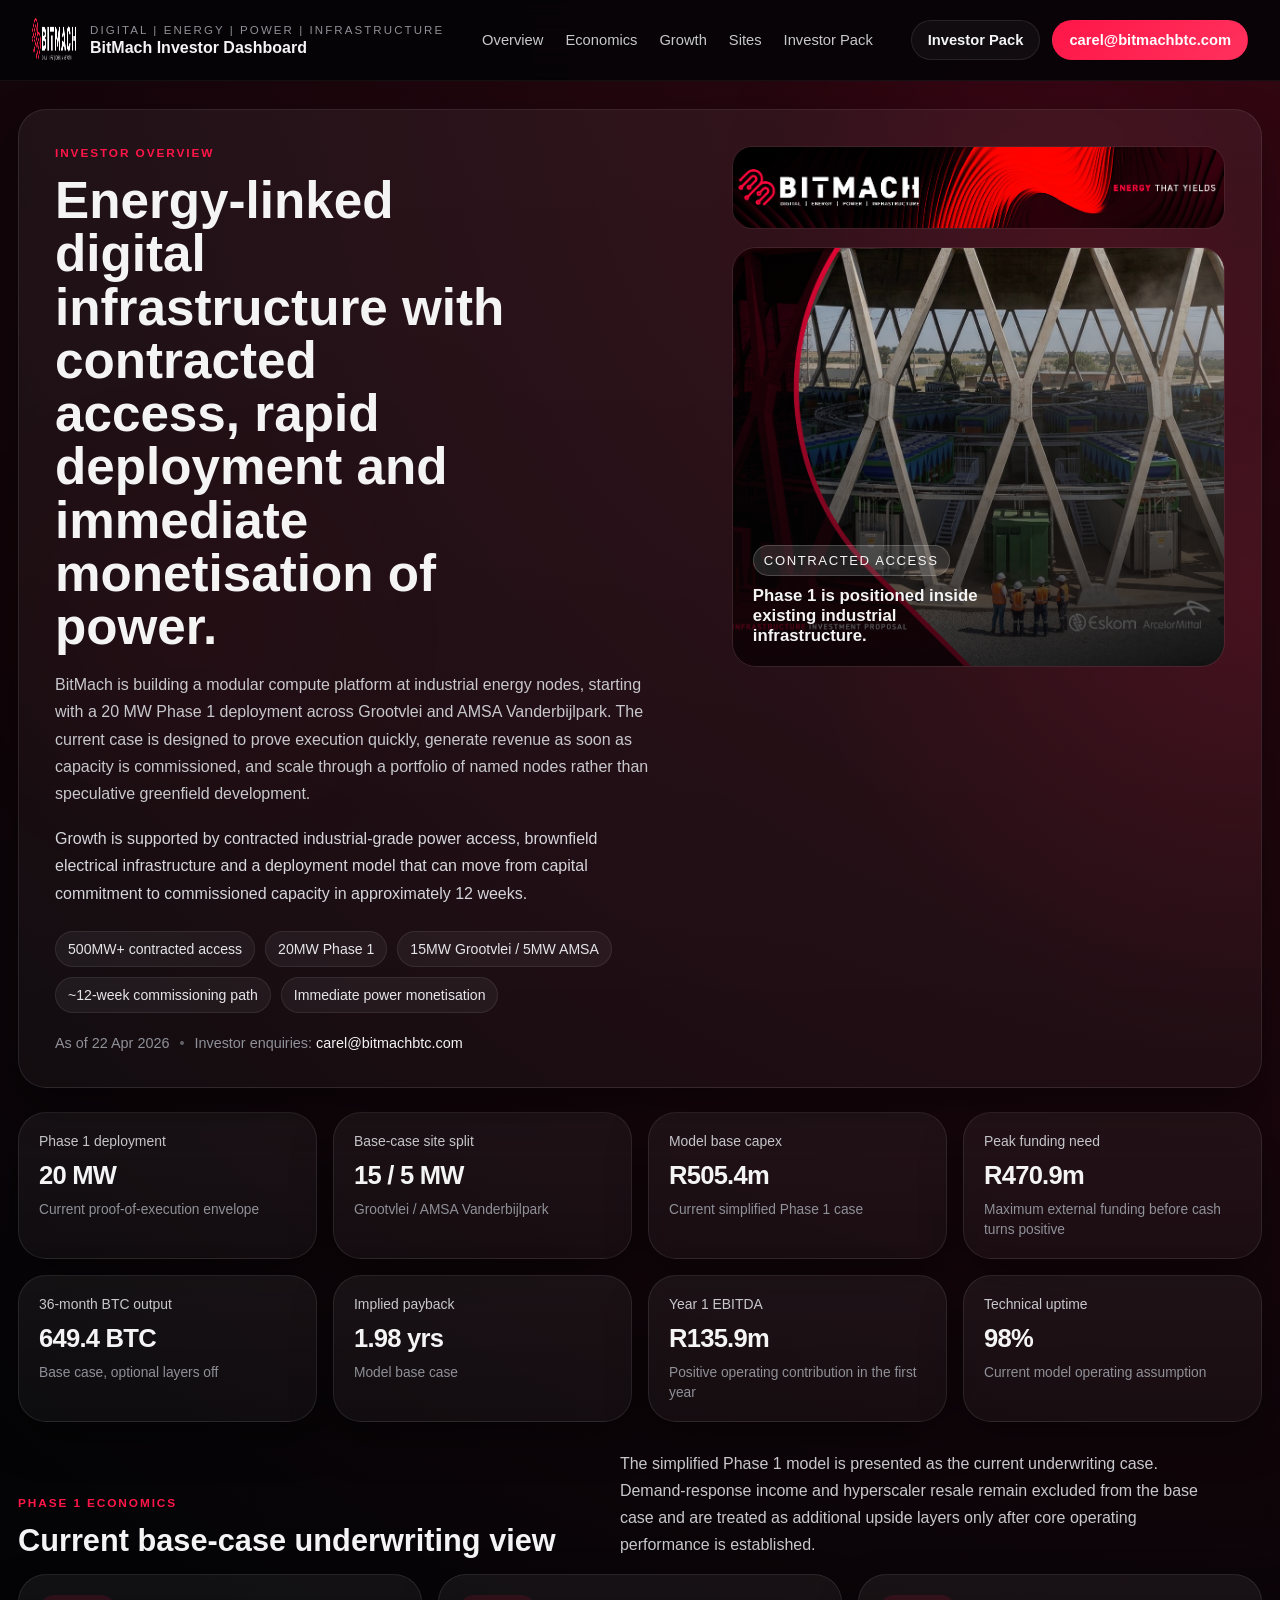
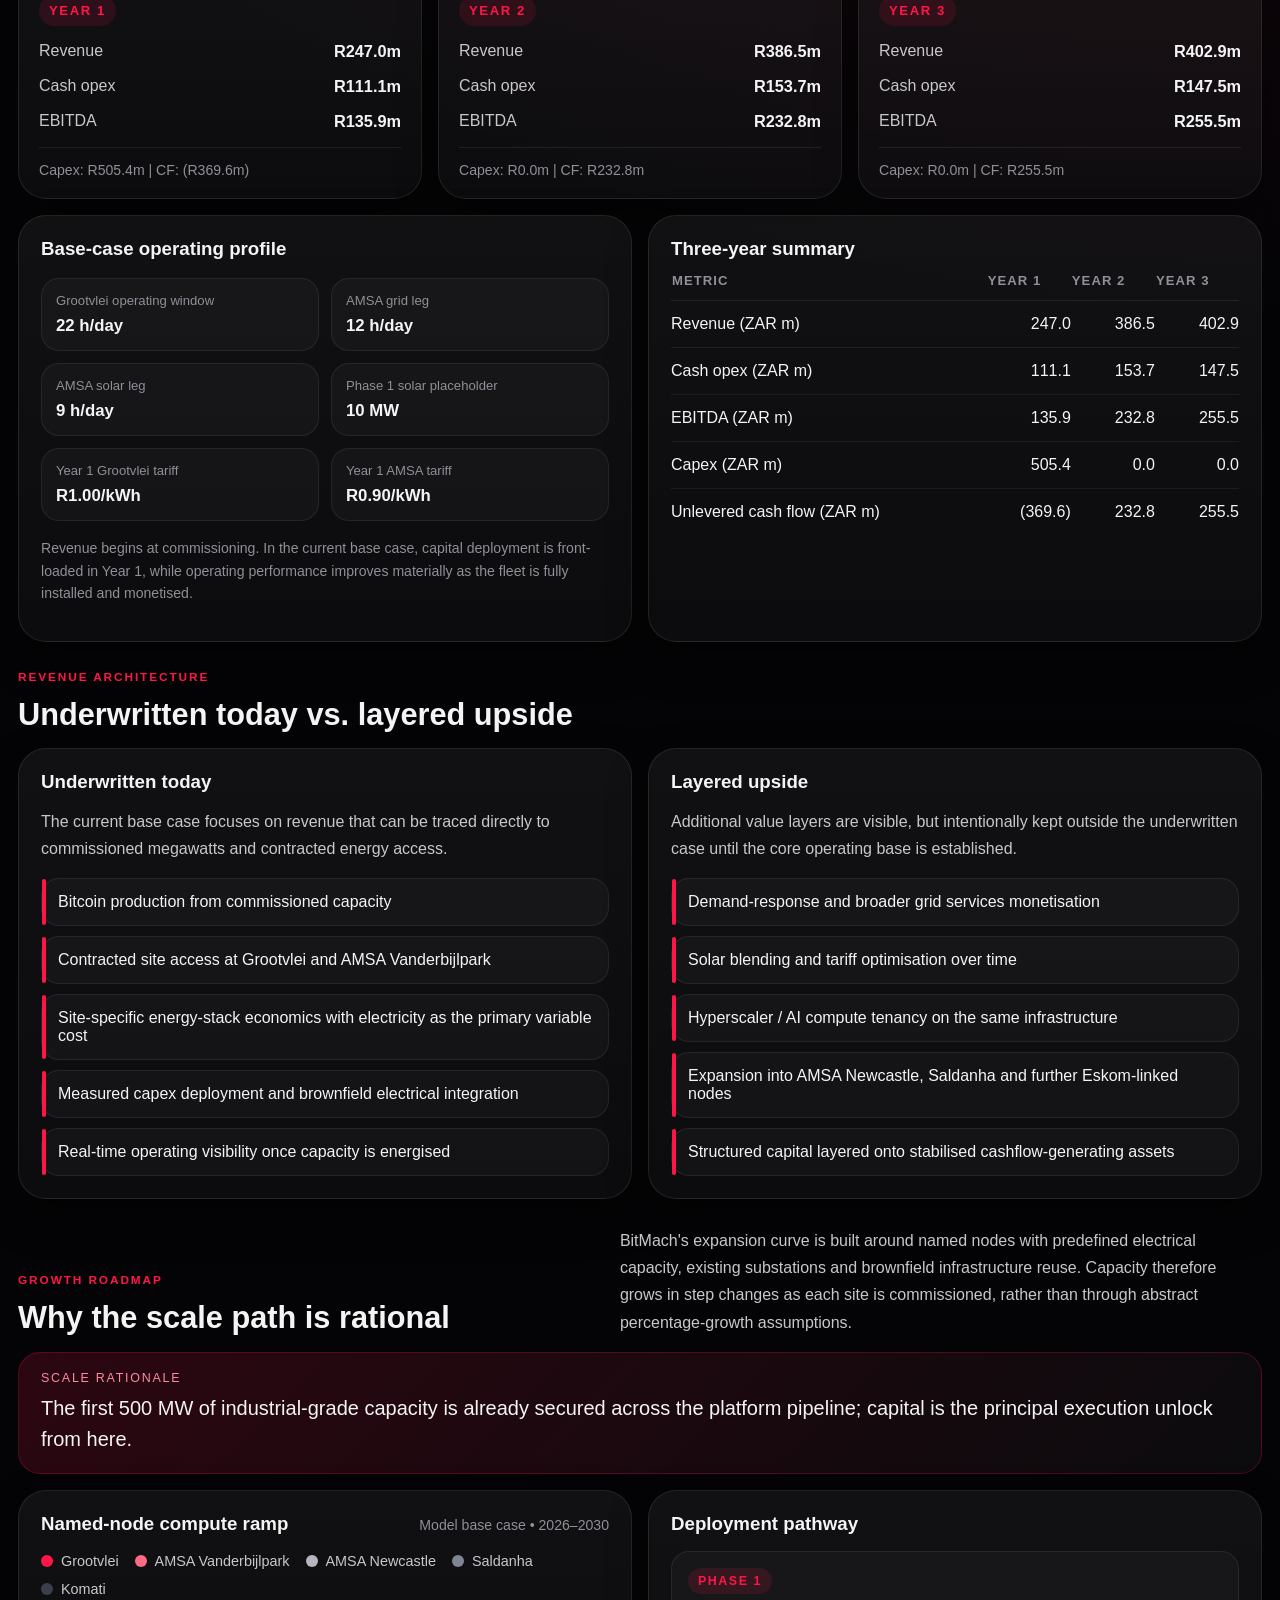
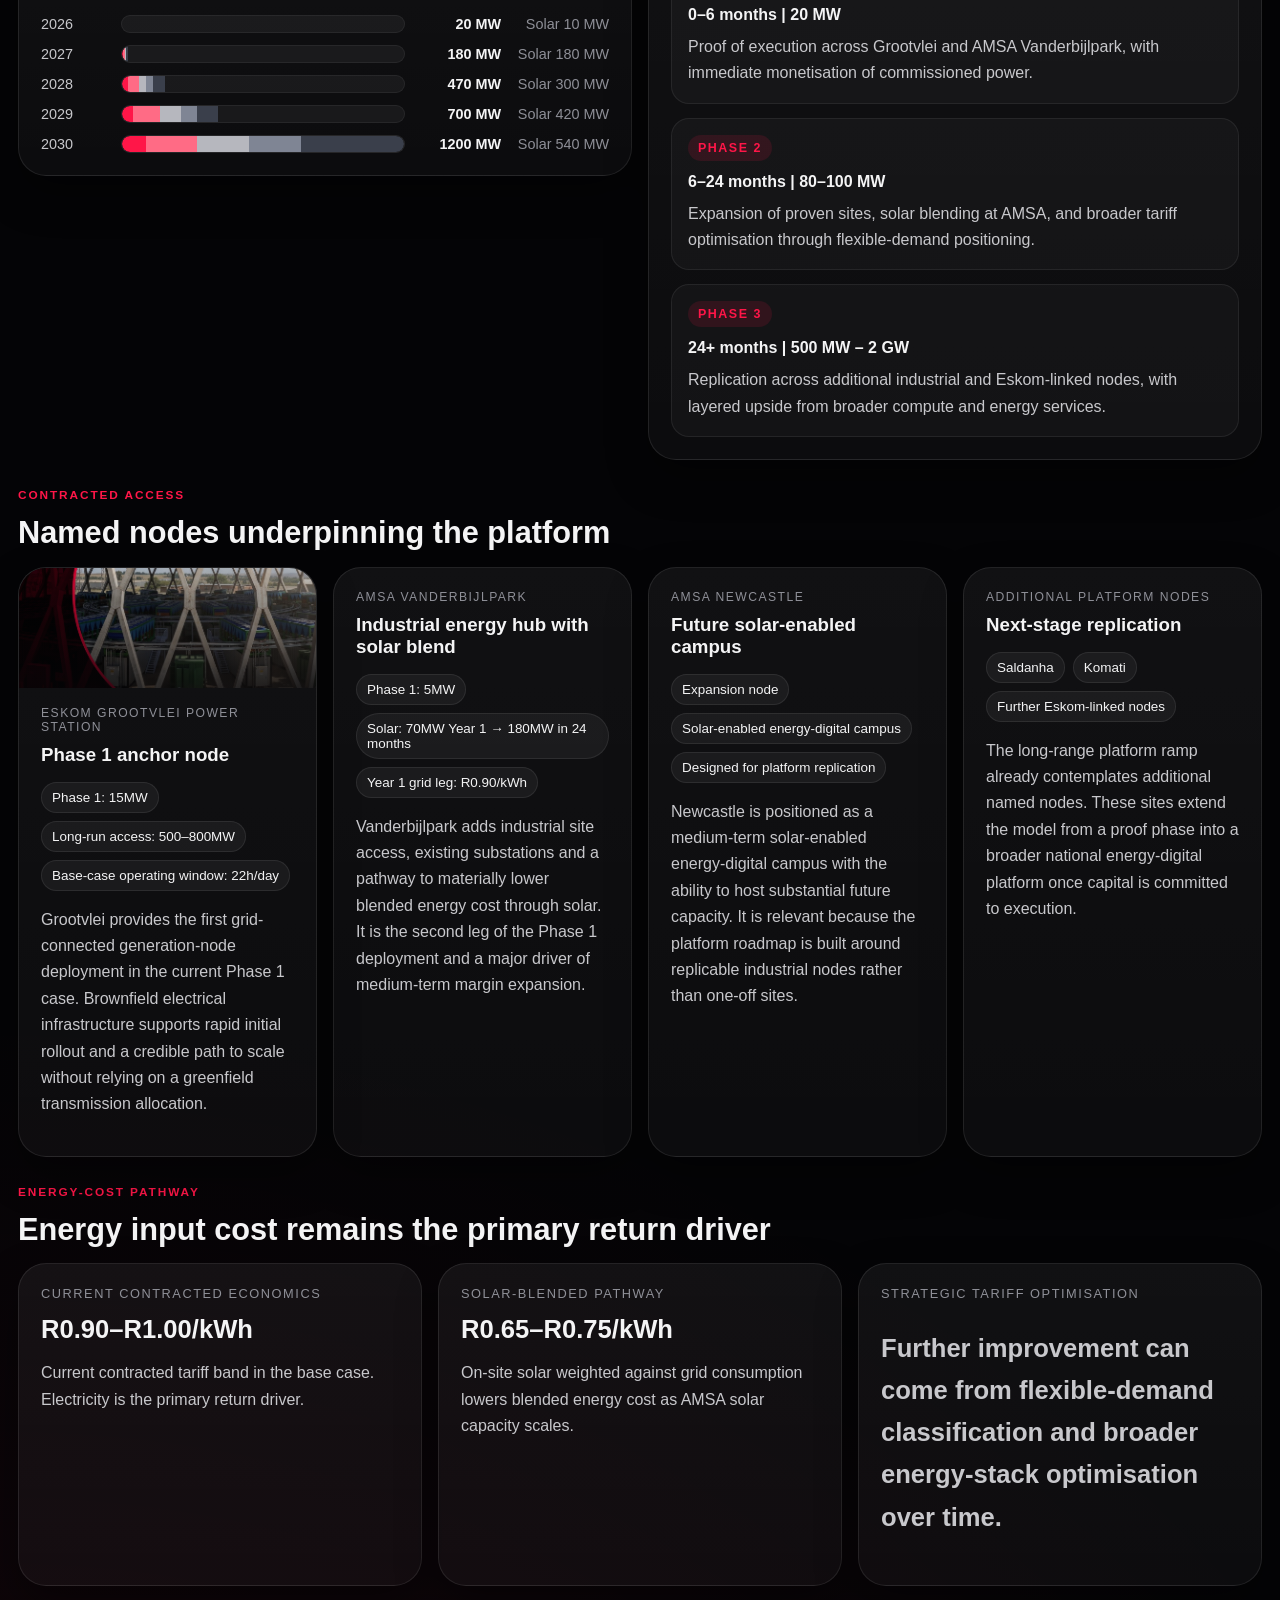
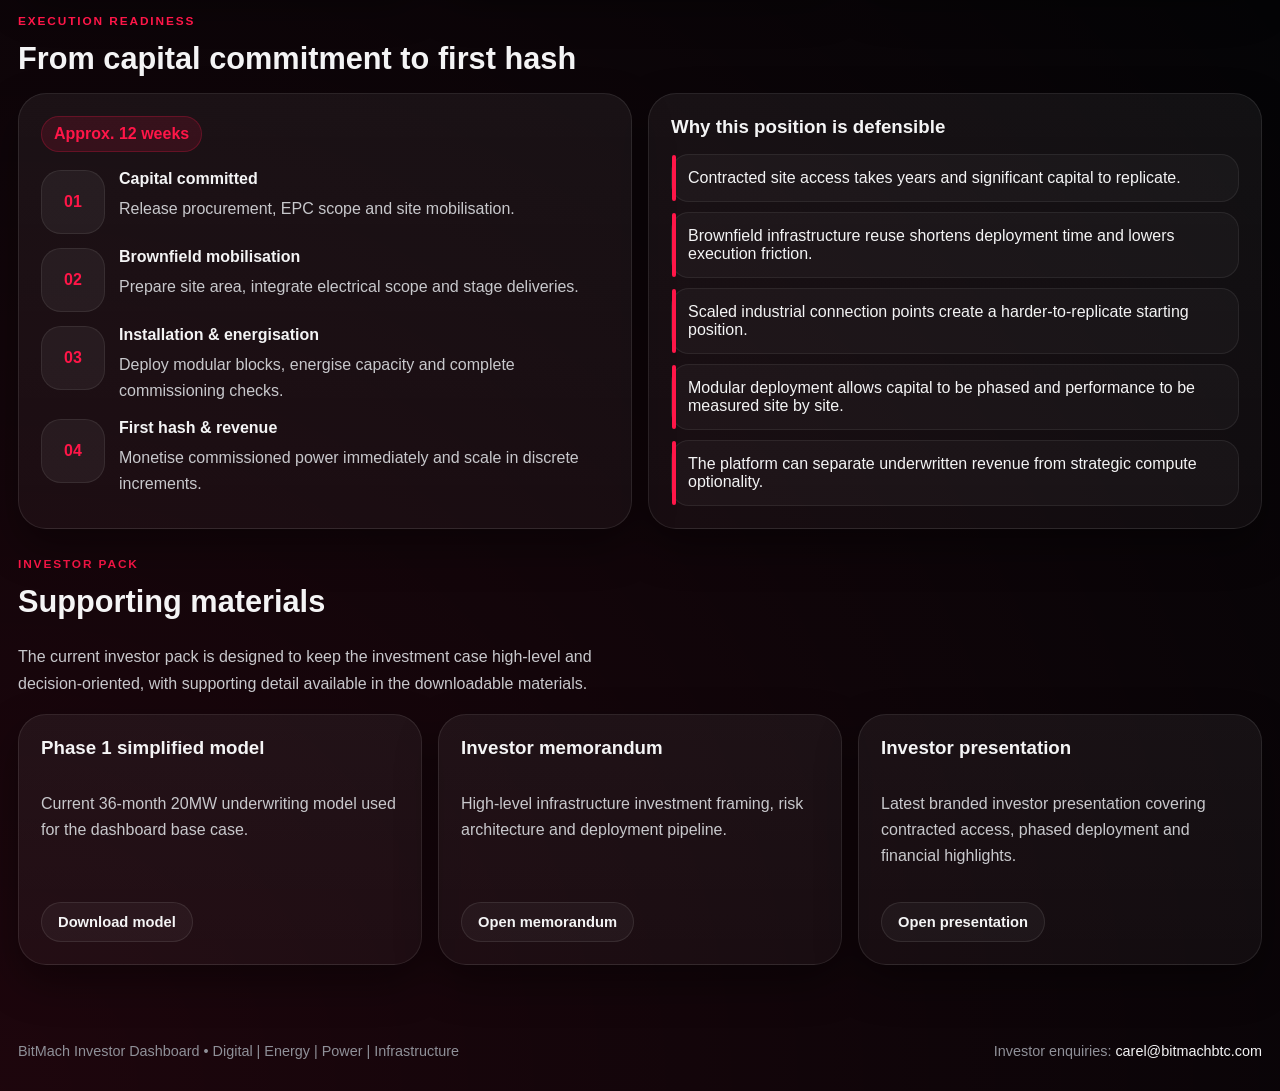
==== commit 0e784d76: "Revert "new investor page" This reverts commit ec1167daa658aa79319a3f152b8135cbc79cae1c." ====
--- a/investors/index.html
+++ b/investors/index.html
@@ -4,23 +4,24 @@
   <meta charset="UTF-8" />
   <meta name="viewport" content="width=device-width, initial-scale=1.0" />
   <title>BitMach Investor Dashboard</title>
-  <meta name="description" content="BitMach investor dashboard covering contracted access, Phase 1 base-case economics, deployment sites and supporting investor materials." />
-  <link rel="icon" type="image/png" href="assets/img/logo.png" />
+  <meta name="description" content="Investor-facing overview of BitMach's Phase 1 deployment, contracted access, base-case economics and multi-site growth roadmap." />
+  <link rel="icon" type="image/png" href="assets/img/logo-white.png" />
   <link rel="stylesheet" href="assets/css/styles.css" />
 </head>
 <body>
-  <div class="bg-layer"></div>
+  <div class="bg-orb bg-orb-a"></div>
+  <div class="bg-orb bg-orb-b"></div>
 
   <header class="topbar">
-    <a class="brand" href="#overview" aria-label="BitMach Investor Dashboard home">
-      <img src="assets/img/logo.png" alt="BitMach" class="brand-logo" />
-      <div class="brand-copy">
-        <div class="brand-kicker">DIGITAL | ENERGY | POWER | INFRASTRUCTURE</div>
-        <div class="brand-title">BitMach Investor Dashboard</div>
+    <a href="#overview" class="brand-lockup">
+      <img src="assets/img/logo-white.png" alt="BitMach" class="brand-logo" />
+      <div>
+        <div class="brand-descriptor">DIGITAL | ENERGY | POWER | INFRASTRUCTURE</div>
+        <div class="brand-name">BitMach Investor Dashboard</div>
       </div>
     </a>
 
-    <nav class="main-nav" aria-label="Primary navigation">
+    <nav class="topnav">
       <a href="#overview">Overview</a>
       <a href="#economics">Economics</a>
       <a href="#growth">Growth</a>
@@ -28,95 +29,54 @@
       <a href="#investor-pack">Investor Pack</a>
     </nav>
 
-    <div class="top-actions">
-      <a class="ghost-pill highlight-link" href="https://bitmachbtc.com/model2026v001/" target="_blank" rel="noopener">Scenario Analysis</a>
-      <a class="ghost-pill" href="#investor-pack">Investor Pack</a>
-      <a class="primary-pill" href="mailto:carel@bitmachbtc.com">carel@bitmachbtc.com</a>
+    <div class="topbar-actions">
+      <a href="#investor-pack" class="secondary-btn">Investor Pack</a>
+      <a href="mailto:carel@bitmachbtc.com" class="primary-btn">carel@bitmachbtc.com</a>
     </div>
   </header>
 
   <main class="page-shell">
     <section id="overview" class="hero card">
       <div class="hero-copy">
-        <div class="section-kicker">INVESTOR OVERVIEW</div>
+        <div class="eyebrow">Investor Overview</div>
         <h1>Energy-linked digital infrastructure with contracted access, rapid deployment and immediate monetisation of power.</h1>
-        <p>
-          BitMach is building a modular compute platform at industrial energy nodes, starting with a 20 MW Phase 1 deployment across Grootvlei and AMSA Vanderbijlpark. The current case is designed to prove execution quickly, generate revenue as soon as capacity is commissioned, and scale through a portfolio of named nodes rather than speculative greenfield development.
-        </p>
-        <p>
-          Growth is supported by contracted industrial-grade power access, brownfield electrical infrastructure and a deployment model that can move from capital commitment to commissioned capacity in approximately 12 weeks.
-        </p>
-        <div class="pill-row">
-          <span class="info-pill">500MW+ contracted access</span>
-          <span class="info-pill">20MW Phase 1</span>
-          <span class="info-pill">15MW Grootvlei / 5MW AMSA</span>
-          <span class="info-pill">~12-week commissioning path</span>
-          <span class="info-pill">Immediate power monetisation</span>
-        </div>
-        <div class="hero-meta">As of 22 Apr 2026 &nbsp;•&nbsp; Investor enquiries: <a href="mailto:carel@bitmachbtc.com">carel@bitmachbtc.com</a></div>
-      </div>
-
-      <div class="hero-visuals">
+        <p class="lede">
+          BitMach is building a modular compute platform at industrial energy nodes, starting with a 20&nbsp;MW Phase&nbsp;1 deployment across Grootvlei and AMSA Vanderbijlpark.
+          The current case is designed to prove execution quickly, generate revenue as soon as capacity is commissioned, and scale through a portfolio of named nodes rather than speculative greenfield development.
+        </p>
+        <p class="lede secondary">
+          Growth is supported by contracted industrial-grade power access, brownfield electrical infrastructure and a deployment model that can move from capital commitment to commissioned capacity in approximately 12&nbsp;weeks.
+        </p>
+
+        <div class="hero-pills" id="heroPills"></div>
+
+        <div class="hero-meta">
+          <span>As of 22 Apr 2026</span>
+          <span class="meta-sep">•</span>
+          <span>Investor enquiries: <a href="mailto:carel@bitmachbtc.com">carel@bitmachbtc.com</a></span>
+        </div>
+      </div>
+
+      <div class="hero-visual">
         <div class="visual-banner">
-          <img src="assets/img/brand-banner.jpg" alt="BitMach banner" />
-        </div>
-        <div class="visual-main">
-          <img src="assets/img/bitmach-branding.jpg" alt="BitMach platform visual" />
+          <img src="assets/img/brand-banner.jpg" alt="BitMach brand banner" />
+        </div>
+        <div class="visual-card">
+          <img src="assets/img/site-photo.png" alt="BitMach modular deployment concept" />
           <div class="visual-overlay">
-            <div class="overlay-badge">CONTRACTED ACCESS</div>
-            <div class="overlay-title">Phase 1 is positioned inside existing industrial infrastructure.</div>
-          </div>
-        </div>
-      </div>
-    </section>
-
-    <section class="kpi-grid">
-      <article class="kpi-card card">
-        <div class="kpi-label">Phase 1 deployment</div>
-        <div class="kpi-value">20 MW</div>
-        <div class="kpi-note">Current proof-of-execution envelope</div>
-      </article>
-      <article class="kpi-card card">
-        <div class="kpi-label">Base-case site split</div>
-        <div class="kpi-value">15 / 5 MW</div>
-        <div class="kpi-note">Grootvlei / AMSA Vanderbijlpark</div>
-      </article>
-      <article class="kpi-card card">
-        <div class="kpi-label">Model base capex</div>
-        <div class="kpi-value">R505.4m</div>
-        <div class="kpi-note">Current simplified Phase 1 case</div>
-      </article>
-      <article class="kpi-card card">
-        <div class="kpi-label">Peak funding need</div>
-        <div class="kpi-value">R470.9m</div>
-        <div class="kpi-note">Maximum external funding before cash turns positive</div>
-      </article>
-      <article class="kpi-card card">
-        <div class="kpi-label">36-month BTC output</div>
-        <div class="kpi-value">649.4 BTC</div>
-        <div class="kpi-note">Base case, optional layers off</div>
-      </article>
-      <article class="kpi-card card">
-        <div class="kpi-label">Implied payback</div>
-        <div class="kpi-value">1.98 yrs</div>
-        <div class="kpi-note">Model base case</div>
-      </article>
-      <article class="kpi-card card">
-        <div class="kpi-label">Year 1 EBITDA</div>
-        <div class="kpi-value">R135.9m</div>
-        <div class="kpi-note">Positive operating contribution in the first year</div>
-      </article>
-      <article class="kpi-card card">
-        <div class="kpi-label">Technical uptime</div>
-        <div class="kpi-value">98%</div>
-        <div class="kpi-note">Current model operating assumption</div>
-      </article>
-    </section>
-
-    <section id="economics" class="section-block">
-      <div class="section-head split-head">
-        <div>
-          <div class="section-kicker">PHASE 1 ECONOMICS</div>
+            <span class="visual-label">Contracted access</span>
+            <strong>Phase 1 is positioned inside existing industrial infrastructure.</strong>
+          </div>
+        </div>
+      </div>
+    </section>
+
+    <section class="metric-grid" id="metricGrid"></section>
+
+    <section id="economics" class="section-shell">
+      <div class="section-header">
+        <div>
+          <div class="eyebrow">Phase 1 Economics</div>
           <h2>Current base-case underwriting view</h2>
         </div>
         <p>
@@ -124,117 +84,160 @@
         </p>
       </div>
 
-      <div class="year-grid">
-        <article class="year-card card">
-          <div class="year-pill">YEAR 1</div>
-          <div class="year-row"><span>Revenue</span><strong>R247.0m</strong></div>
-          <div class="year-row"><span>Cash opex</span><strong>R111.1m</strong></div>
-          <div class="year-row"><span>EBITDA</span><strong>R135.9m</strong></div>
-          <div class="year-row"><span>BTC mined</span><strong>177.7 BTC</strong></div>
-          <div class="year-row"><span>Year-end cash</span><strong>R101.3m</strong></div>
-        </article>
-        <article class="year-card card">
-          <div class="year-pill">YEAR 2</div>
-          <div class="year-row"><span>Revenue</span><strong>R386.5m</strong></div>
-          <div class="year-row"><span>Cash opex</span><strong>R153.7m</strong></div>
-          <div class="year-row"><span>EBITDA</span><strong>R232.8m</strong></div>
-          <div class="year-row"><span>BTC mined</span><strong>247.4 BTC</strong></div>
-          <div class="year-row"><span>Year-end cash</span><strong>R334.1m</strong></div>
-        </article>
-        <article class="year-card card">
-          <div class="year-pill">YEAR 3</div>
-          <div class="year-row"><span>Revenue</span><strong>R402.9m</strong></div>
-          <div class="year-row"><span>Cash opex</span><strong>R147.5m</strong></div>
-          <div class="year-row"><span>EBITDA</span><strong>R255.5m</strong></div>
-          <div class="year-row"><span>BTC mined</span><strong>224.3 BTC</strong></div>
-          <div class="year-row"><span>Year-end cash</span><strong>R589.5m</strong></div>
-        </article>
-      </div>
-    </section>
-
-    <section id="growth" class="section-block">
-      <div class="section-head">
-        <div class="section-kicker">GROWTH PLATFORM</div>
-        <h2>Why the scale path is credible</h2>
-      </div>
-      <div class="growth-grid">
-        <article class="growth-card card">
-          <div class="growth-label">Secured access</div>
-          <h3>500 MW+ already secured for execution</h3>
-          <p>The platform begins with secured industrial-grade access and scales through additional named nodes rather than a single greenfield development plan.</p>
-        </article>
-        <article class="growth-card card">
-          <div class="growth-label">Deployment model</div>
-          <h3>Brownfield and modular by design</h3>
-          <p>Existing infrastructure, containerised deployment blocks and repeatable electrical packages shorten time-to-revenue and reduce development friction.</p>
-        </article>
-        <article class="growth-card card">
-          <div class="growth-label">Revenue logic</div>
-          <h3>Underwritten today, expandable later</h3>
-          <p>Bitcoin mining is the initial monetisation layer. Demand-response value, solar blending and future compute tenants remain additive rather than required day-one support.</p>
-        </article>
-      </div>
-    </section>
-
-    <section id="sites" class="section-block">
-      <div class="section-head">
-        <div class="section-kicker">SITE PLATFORM</div>
-        <h2>Current deployment nodes</h2>
-      </div>
-      <div class="site-grid">
-        <article class="site-card card">
-          <div class="site-label">GROOTVLEI</div>
-          <h3>15 MW base case</h3>
-          <p>Phase 1 anchor node positioned within existing power-station infrastructure, supporting rapid brownfield deployment and controllable load integration.</p>
-        </article>
-        <article class="site-card card">
-          <div class="site-label">AMSA VANDERBIJLPARK</div>
-          <h3>5 MW compute + 10 MW solar in year one</h3>
-          <p>Industrial node with solar-blend potential, providing a second operating site and the first meaningful pathway to lower blended energy cost.</p>
-        </article>
-      </div>
-    </section>
-
-    <section id="investor-pack" class="section-block investor-pack-block">
-      <div class="section-head pack-head">
-        <div>
-          <div class="section-kicker">INVESTOR PACK</div>
+      <div class="year-card-grid" id="yearCardGrid"></div>
+
+      <div class="two-up">
+        <article class="card note-card">
+          <h3>Base-case operating profile</h3>
+          <div class="profile-grid" id="profileGrid"></div>
+          <p class="fineprint">
+            Revenue begins at commissioning. In the current base case, capital deployment is front-loaded in Year&nbsp;1, while operating performance improves materially as the fleet is fully installed and monetised.
+          </p>
+        </article>
+
+        <article class="card table-card">
+          <h3>Three-year summary</h3>
+          <div class="table-wrap">
+            <table>
+              <thead>
+                <tr>
+                  <th>Metric</th>
+                  <th>Year 1</th>
+                  <th>Year 2</th>
+                  <th>Year 3</th>
+                </tr>
+              </thead>
+              <tbody id="summaryTableBody"></tbody>
+            </table>
+          </div>
+        </article>
+      </div>
+    </section>
+
+    <section class="section-shell">
+      <div class="section-header compact">
+        <div>
+          <div class="eyebrow">Revenue Architecture</div>
+          <h2>Underwritten today vs. layered upside</h2>
+        </div>
+      </div>
+
+      <div class="two-up" id="revenueArchitecture"></div>
+    </section>
+
+    <section id="growth" class="section-shell growth-section">
+      <div class="section-header">
+        <div>
+          <div class="eyebrow">Growth Roadmap</div>
+          <h2>Why the scale path is rational</h2>
+        </div>
+        <p>
+          BitMach's expansion curve is built around named nodes with predefined electrical capacity, existing substations and brownfield infrastructure reuse.
+          Capacity therefore grows in step changes as each site is commissioned, rather than through abstract percentage-growth assumptions.
+        </p>
+      </div>
+
+      <div class="callout-band">
+        <div class="callout-kicker">Scale rationale</div>
+        <div class="callout-copy">
+          The first 500&nbsp;MW of industrial-grade capacity is already secured across the platform pipeline; capital is the principal execution unlock from here.
+        </div>
+      </div>
+
+      <div class="two-up growth-layout">
+        <article class="card ramp-card">
+          <div class="card-headline-row">
+            <h3>Named-node compute ramp</h3>
+            <span class="legend-note">Model base case • 2026–2030</span>
+          </div>
+          <div id="rampLegend" class="legend"></div>
+          <div id="rampChart" class="ramp-chart"></div>
+        </article>
+
+        <article class="card phase-card">
+          <h3>Deployment pathway</h3>
+          <div class="phase-stack">
+            <div class="phase-item">
+              <span class="phase-tag">Phase 1</span>
+              <strong>0–6 months | 20 MW</strong>
+              <p>Proof of execution across Grootvlei and AMSA Vanderbijlpark, with immediate monetisation of commissioned power.</p>
+            </div>
+            <div class="phase-item">
+              <span class="phase-tag">Phase 2</span>
+              <strong>6–24 months | 80–100 MW</strong>
+              <p>Expansion of proven sites, solar blending at AMSA, and broader tariff optimisation through flexible-demand positioning.</p>
+            </div>
+            <div class="phase-item">
+              <span class="phase-tag">Phase 3</span>
+              <strong>24+ months | 500 MW – 2 GW</strong>
+              <p>Replication across additional industrial and Eskom-linked nodes, with layered upside from broader compute and energy services.</p>
+            </div>
+          </div>
+        </article>
+      </div>
+    </section>
+
+    <section id="sites" class="section-shell">
+      <div class="section-header compact">
+        <div>
+          <div class="eyebrow">Contracted Access</div>
+          <h2>Named nodes underpinning the platform</h2>
+        </div>
+      </div>
+      <div class="site-grid" id="siteGrid"></div>
+    </section>
+
+    <section class="section-shell">
+      <div class="section-header compact">
+        <div>
+          <div class="eyebrow">Energy-Cost Pathway</div>
+          <h2>Energy input cost remains the primary return driver</h2>
+        </div>
+      </div>
+      <div class="energy-grid" id="energyGrid"></div>
+    </section>
+
+    <section class="section-shell">
+      <div class="section-header compact">
+        <div>
+          <div class="eyebrow">Execution Readiness</div>
+          <h2>From capital commitment to first hash</h2>
+        </div>
+      </div>
+
+      <div class="two-up">
+        <article class="card timeline-card">
+          <div class="timeline-badge">Approx. 12 weeks</div>
+          <div class="timeline" id="timeline"></div>
+        </article>
+
+        <article class="card defensible-card">
+          <h3>Why this position is defensible</h3>
+          <div class="defensible-list" id="defensibleList"></div>
+        </article>
+      </div>
+    </section>
+
+    <section id="investor-pack" class="section-shell">
+      <div class="section-header compact">
+        <div>
+          <div class="eyebrow">Investor Pack</div>
           <h2>Supporting materials</h2>
-          <p>
-            The current investor pack is designed to keep the investment case high-level and decision-oriented, with supporting detail available in the downloadable materials.
-          </p>
-        </div>
-        <a class="pack-link-card" href="https://bitmachbtc.com/model2026v001/" target="_blank" rel="noopener">
-          <span class="pack-link-kicker">INTERACTIVE MODEL</span>
-          <strong>Run live sensitivities</strong>
-          <span>Open the scenario analysis page for a live model snapshot and dial-based sensitivity work.</span>
-        </a>
-      </div>
-
-      <div class="download-grid">
-        <article class="download-card card">
-          <h3>Phase 1 simplified model</h3>
-          <p>Current 36-month 20MW underwriting model used for the dashboard base case.</p>
-          <a class="ghost-pill small-link" href="assets/docs/BitMach_Phase1_20MW_Simplified_3Y_Model_2026-04-22.xlsx" target="_blank" rel="noopener">Download model</a>
-        </article>
-        <article class="download-card card">
-          <h3>Investor memorandum</h3>
-          <p>High-level infrastructure investment framing, risk architecture and deployment pipeline.</p>
-          <a class="ghost-pill small-link" href="assets/docs/BitMach_Investor_Memo_LATEST.pdf" target="_blank" rel="noopener">Open memorandum</a>
-        </article>
-        <article class="download-card card">
-          <h3>Investor presentation</h3>
-          <p>Latest branded investor presentation covering contracted access, phased deployment and financial highlights.</p>
-          <a class="ghost-pill small-link" href="assets/docs/Bitmach_Investor_Pres_LATEST.pdf" target="_blank" rel="noopener">Open presentation</a>
-        </article>
-      </div>
+        </div>
+        <p>
+          The current investor pack is designed to keep the investment case high-level and decision-oriented, with supporting detail available in the downloadable materials.
+        </p>
+      </div>
+      <div class="doc-grid" id="docGrid"></div>
     </section>
   </main>
 
   <footer class="page-footer">
-    <div class="footer-left">BitMach Investor Dashboard • Digital | Energy | Power | Infrastructure</div>
-    <a class="footer-scenario-link" href="https://bitmachbtc.com/model2026v001/" target="_blank" rel="noopener">Live model snapshot &amp; sensitivities</a>
-    <div class="footer-right">Investor enquiries: <a href="mailto:carel@bitmachbtc.com">carel@bitmachbtc.com</a></div>
+    <div>BitMach Investor Dashboard • Digital | Energy | Power | Infrastructure</div>
+    <div>Investor enquiries: <a href="mailto:carel@bitmachbtc.com">carel@bitmachbtc.com</a></div>
   </footer>
+
+  <script src="assets/js/data.js"></script>
+  <script src="assets/js/app.js"></script>
 </body>
 </html>
--- a/investors/assets/css/styles.css
+++ b/investors/assets/css/styles.css
@@ -1,469 +1,734 @@
 :root {
-  --bg: #050507;
-  --bg-soft: rgba(18, 11, 14, 0.96);
-  --card: linear-gradient(180deg, rgba(36, 11, 16, 0.95), rgba(13, 9, 12, 0.96));
-  --card-alt: linear-gradient(180deg, rgba(20, 12, 16, 0.92), rgba(10, 9, 12, 0.96));
-  --line: rgba(255, 255, 255, 0.10);
-  --line-strong: rgba(255, 255, 255, 0.18);
-  --text: #f4eef0;
-  --muted: #b8afb2;
-  --muted-2: #90888c;
-  --accent: #ff355d;
-  --accent-dark: #b61b3d;
-  --shadow: 0 24px 80px rgba(0, 0, 0, 0.45);
-  --radius: 28px;
-  --radius-sm: 18px;
-  --maxw: 1200px;
+  --bg: #040406;
+  --bg-elevated: rgba(255, 255, 255, 0.045);
+  --bg-soft: rgba(255, 255, 255, 0.03);
+  --border: rgba(255, 255, 255, 0.09);
+  --border-strong: rgba(255, 255, 255, 0.18);
+  --text: #f4f4f5;
+  --muted: #c8c8cc;
+  --muted-2: #8f9098;
+  --accent: #ff1648;
+  --accent-soft: rgba(255, 22, 72, 0.18);
+  --success: #9ae6b4;
+  --shadow: 0 18px 40px rgba(0, 0, 0, 0.38);
+  --max-width: 1320px;
+  --site-grootvlei: #ff1648;
+  --site-vb: #ff6b85;
+  --site-newcastle: #b6b7be;
+  --site-saldanha: #7f8594;
+  --site-komati: #3a3f4b;
 }
 
 * { box-sizing: border-box; }
 html { scroll-behavior: smooth; }
 body {
   margin: 0;
-  font-family: Inter, ui-sans-serif, system-ui, -apple-system, BlinkMacSystemFont, "Segoe UI", sans-serif;
-  background: var(--bg);
+  font-family: Inter, -apple-system, BlinkMacSystemFont, "Segoe UI", Roboto, sans-serif;
+  background: radial-gradient(circle at top right, rgba(255,22,72,0.18), transparent 32%),
+              radial-gradient(circle at bottom left, rgba(255,22,72,0.10), transparent 28%),
+              var(--bg);
   color: var(--text);
-  line-height: 1.55;
+  min-height: 100vh;
 }
 
 a { color: inherit; text-decoration: none; }
 img { display: block; max-width: 100%; }
 
-.bg-layer {
+.bg-orb {
   position: fixed;
-  inset: 0;
-  background:
-    radial-gradient(circle at 20% 0%, rgba(255, 53, 93, 0.14), transparent 22%),
-    radial-gradient(circle at 80% 10%, rgba(255, 53, 93, 0.12), transparent 28%),
-    linear-gradient(180deg, rgba(72, 7, 21, 0.18), transparent 22%),
-    linear-gradient(180deg, #0b0709 0%, #050507 24%, #050507 100%);
-  z-index: -2;
-}
-
-body::before {
-  content: "";
-  position: fixed;
-  inset: 0;
-  background-image: linear-gradient(rgba(255,255,255,0.02) 1px, transparent 1px), linear-gradient(90deg, rgba(255,255,255,0.02) 1px, transparent 1px);
-  background-size: 34px 34px;
-  opacity: 0.08;
+  inset: auto;
   z-index: -1;
-  pointer-events: none;
+  border-radius: 999px;
+  filter: blur(120px);
+  opacity: 0.45;
+}
+.bg-orb-a {
+  width: 280px;
+  height: 280px;
+  top: 80px;
+  right: 8vw;
+  background: rgba(255, 22, 72, 0.32);
+}
+.bg-orb-b {
+  width: 220px;
+  height: 220px;
+  bottom: 160px;
+  left: 6vw;
+  background: rgba(255, 22, 72, 0.18);
 }
 
 .topbar {
   position: sticky;
   top: 0;
-  z-index: 40;
+  z-index: 30;
   display: grid;
   grid-template-columns: auto 1fr auto;
+  gap: 32px;
   align-items: center;
-  gap: 20px;
-  padding: 14px 22px;
-  background: rgba(7, 5, 7, 0.92);
-  backdrop-filter: blur(18px);
-  border-bottom: 1px solid rgba(255, 53, 93, 0.16);
-}
-
-.brand { display: flex; align-items: center; gap: 12px; min-width: 0; }
-.brand-logo { width: 30px; height: 30px; }
-.brand-kicker {
-  font-size: 11px;
-  text-transform: uppercase;
+  padding: 18px clamp(18px, 3vw, 32px);
+  background: rgba(4, 4, 6, 0.88);
+  backdrop-filter: blur(14px);
+  border-bottom: 1px solid rgba(255,255,255,0.05);
+}
+.brand-lockup {
+  display: flex;
+  gap: 14px;
+  align-items: center;
+}
+.brand-logo {
+  width: 44px;
+  height: 44px;
+}
+.brand-descriptor {
+  font-size: 0.72rem;
   letter-spacing: 0.18em;
+  color: var(--muted-2);
+}
+.brand-name {
+  font-size: 1rem;
+  font-weight: 700;
+  margin-top: 3px;
+}
+.topnav {
+  display: flex;
+  gap: 22px;
+  justify-content: center;
+  flex-wrap: wrap;
+}
+.topnav a {
   color: var(--muted);
-}
-.brand-title {
-  font-size: 20px;
-  font-weight: 700;
-  line-height: 1.05;
-}
-
-.main-nav {
-  display: flex;
-  justify-content: center;
+  font-size: 0.92rem;
+}
+.topnav a:hover { color: var(--text); }
+.topbar-actions {
+  display: flex;
+  gap: 12px;
   align-items: center;
-  gap: 22px;
-  flex-wrap: wrap;
-}
-.main-nav a {
-  font-size: 14px;
-  color: var(--muted);
-  transition: color 0.18s ease;
-}
-.main-nav a:hover, .main-nav a:focus-visible { color: var(--text); }
-
-.top-actions {
-  display: flex;
-  align-items: center;
-  gap: 12px;
-}
-
-.ghost-pill,
-.primary-pill,
-.footer-scenario-link {
+}
+
+.primary-btn,
+.secondary-btn {
+  border-radius: 999px;
+  padding: 11px 16px;
+  font-size: 0.92rem;
+  font-weight: 600;
+  transition: transform 0.2s ease, border-color 0.2s ease, background 0.2s ease;
   display: inline-flex;
   align-items: center;
   justify-content: center;
-  min-height: 42px;
-  padding: 0 18px;
-  border-radius: 999px;
-  font-size: 14px;
-  font-weight: 600;
-  white-space: nowrap;
-  transition: transform 0.18s ease, border-color 0.18s ease, background 0.18s ease;
-}
-
-.ghost-pill {
-  background: rgba(255, 255, 255, 0.05);
-  border: 1px solid var(--line);
+}
+.primary-btn {
+  background: linear-gradient(135deg, #ff1648, #ff315d);
+  color: white;
+  border: 1px solid transparent;
+}
+.secondary-btn {
+  background: rgba(255,255,255,0.04);
   color: var(--text);
-}
-.ghost-pill:hover, .ghost-pill:focus-visible {
+  border: 1px solid var(--border);
+}
+.primary-btn:hover,
+.secondary-btn:hover {
   transform: translateY(-1px);
-  border-color: rgba(255,255,255,0.24);
-}
-
-.highlight-link {
-  border-color: rgba(255, 53, 93, 0.28);
-  background: rgba(255, 53, 93, 0.10);
-}
-.highlight-link:hover, .highlight-link:focus-visible {
-  background: rgba(255, 53, 93, 0.18);
-  border-color: rgba(255, 53, 93, 0.44);
-}
-
-.primary-pill {
-  background: linear-gradient(135deg, #ff355d, #ff5474);
-  color: #fff;
-  border: 1px solid rgba(255, 255, 255, 0.12);
-}
-.primary-pill:hover, .primary-pill:focus-visible { transform: translateY(-1px); }
+  border-color: var(--border-strong);
+}
 
 .page-shell {
-  width: min(var(--maxw), calc(100% - 40px));
-  margin: 18px auto 56px;
-}
-
+  width: min(var(--max-width), calc(100% - 36px));
+  margin: 28px auto 60px;
+}
 .card {
-  background: var(--card);
-  border: 1px solid var(--line);
-  border-radius: var(--radius);
+  background: linear-gradient(180deg, rgba(255,255,255,0.055), rgba(255,255,255,0.035));
+  border: 1px solid var(--border);
+  border-radius: 28px;
   box-shadow: var(--shadow);
 }
 
 .hero {
   display: grid;
-  grid-template-columns: 1.18fr 0.92fr;
+  grid-template-columns: minmax(0, 1.25fr) minmax(340px, 0.95fr);
   gap: 28px;
-  padding: 30px;
-}
-
-.section-kicker {
-  font-size: 12px;
+  padding: clamp(24px, 3vw, 36px);
+  position: relative;
+  overflow: hidden;
+}
+.hero::before {
+  content: "";
+  position: absolute;
+  inset: 0;
+  background: radial-gradient(circle at right center, rgba(255,22,72,0.12), transparent 34%);
+  pointer-events: none;
+}
+.hero-copy {
+  position: relative;
+  z-index: 1;
+}
+.eyebrow {
+  color: var(--accent);
   text-transform: uppercase;
-  letter-spacing: 0.22em;
-  color: var(--accent);
+  letter-spacing: 0.16em;
+  font-size: 0.74rem;
   font-weight: 700;
-}
-
+  margin-bottom: 14px;
+}
+.hero h1,
+.section-header h2,
+.card h3 {
+  margin: 0;
+}
 .hero h1 {
-  margin: 12px 0 18px;
-  font-size: clamp(42px, 5vw, 74px);
-  line-height: 0.96;
-  letter-spacing: -0.05em;
-  max-width: 8ch;
-}
-
-.hero-copy p {
-  margin: 0 0 14px;
-  max-width: 62ch;
-  color: #e0d7da;
-  font-size: 16px;
-}
-
-.pill-row {
+  font-size: clamp(2rem, 4vw, 3.45rem);
+  line-height: 1.04;
+  max-width: 16ch;
+}
+.lede {
+  margin: 18px 0 0;
+  color: var(--muted);
+  line-height: 1.7;
+  font-size: 1rem;
+  max-width: 68ch;
+}
+.lede.secondary {
+  color: #d6d6db;
+}
+.hero-pills {
   display: flex;
   flex-wrap: wrap;
   gap: 10px;
-  margin-top: 20px;
-}
-
-.info-pill {
-  padding: 10px 14px;
-  border-radius: 999px;
-  border: 1px solid rgba(255,255,255,0.10);
+  margin-top: 24px;
+}
+.pill {
+  padding: 9px 12px;
+  border-radius: 999px;
   background: rgba(255,255,255,0.05);
-  color: #e7dfe2;
-  font-size: 14px;
-  font-weight: 600;
-}
-
+  border: 1px solid rgba(255,255,255,0.08);
+  color: #e6e6ea;
+  font-size: 0.88rem;
+}
 .hero-meta {
-  margin-top: 16px;
-  font-size: 14px;
-  color: var(--muted);
+  margin-top: 22px;
+  display: flex;
+  flex-wrap: wrap;
+  gap: 10px;
+  color: var(--muted-2);
+  font-size: 0.9rem;
 }
 .hero-meta a { color: var(--text); }
-
-.hero-visuals {
-  display: grid;
-  grid-template-rows: auto 1fr;
+.meta-sep { opacity: 0.65; }
+.hero-visual {
+  display: grid;
   gap: 18px;
-}
-.visual-banner, .visual-main {
+  align-content: start;
+}
+.visual-banner {
+  border-radius: 20px;
+  overflow: hidden;
+  border: 1px solid rgba(255,255,255,0.06);
+}
+.visual-card {
+  position: relative;
+  overflow: hidden;
   border-radius: 24px;
-  overflow: hidden;
+  min-height: 420px;
   border: 1px solid rgba(255,255,255,0.08);
 }
-.visual-banner img {
-  width: 100%;
-  height: 100px;
-  object-fit: cover;
-}
-.visual-main {
-  position: relative;
-  min-height: 360px;
-}
-.visual-main img {
+.visual-card::after {
+  content: "";
+  position: absolute;
+  inset: 0;
+  background: linear-gradient(180deg, rgba(4,4,6,0.12), rgba(4,4,6,0.75));
+}
+.visual-card img {
   width: 100%;
   height: 100%;
   object-fit: cover;
 }
-.visual-main::after {
+.visual-overlay {
+  position: absolute;
+  left: 20px;
+  right: 20px;
+  bottom: 20px;
+  z-index: 1;
+}
+.visual-label {
+  display: inline-flex;
+  padding: 7px 10px;
+  border-radius: 999px;
+  background: rgba(255,255,255,0.12);
+  border: 1px solid rgba(255,255,255,0.18);
+  margin-bottom: 10px;
+  font-size: 0.82rem;
+  text-transform: uppercase;
+  letter-spacing: 0.12em;
+}
+.visual-overlay strong {
+  display: block;
+  font-size: 1.05rem;
+  max-width: 26ch;
+}
+
+.metric-grid {
+  margin-top: 24px;
+  display: grid;
+  gap: 16px;
+  grid-template-columns: repeat(4, minmax(0, 1fr));
+}
+.metric-card {
+  padding: 20px 20px 18px;
+}
+.metric-label {
+  color: var(--muted);
+  font-size: 0.87rem;
+}
+.metric-value {
+  margin-top: 12px;
+  font-size: clamp(1.5rem, 2vw, 2rem);
+  font-weight: 700;
+  letter-spacing: -0.03em;
+}
+.metric-note {
+  margin-top: 10px;
+  color: var(--muted-2);
+  font-size: 0.86rem;
+  line-height: 1.45;
+}
+
+.section-shell {
+  margin-top: 28px;
+}
+.section-header {
+  display: grid;
+  grid-template-columns: minmax(0, 0.9fr) minmax(320px, 1fr);
+  gap: 24px;
+  align-items: end;
+  margin-bottom: 16px;
+}
+.section-header.compact {
+  grid-template-columns: 1fr;
+  align-items: start;
+}
+.section-header h2 {
+  font-size: clamp(1.55rem, 2.4vw, 2.35rem);
+  line-height: 1.12;
+}
+.section-header p {
+  color: var(--muted);
+  line-height: 1.7;
+  margin: 0;
+  max-width: 68ch;
+}
+
+.year-card-grid {
+  display: grid;
+  gap: 16px;
+  grid-template-columns: repeat(3, minmax(0, 1fr));
+  margin-bottom: 16px;
+}
+.year-card {
+  padding: 20px;
+}
+.year-chip {
+  display: inline-flex;
+  padding: 8px 10px;
+  border-radius: 999px;
+  background: rgba(255,22,72,0.12);
+  color: var(--accent);
+  font-size: 0.82rem;
+  font-weight: 700;
+  text-transform: uppercase;
+  letter-spacing: 0.12em;
+}
+.year-stat {
+  display: flex;
+  justify-content: space-between;
+  gap: 12px;
+  margin-top: 16px;
+  color: var(--muted);
+}
+.year-stat strong {
+  color: var(--text);
+  font-size: 1.02rem;
+}
+.year-footer {
+  margin-top: 16px;
+  padding-top: 14px;
+  border-top: 1px solid rgba(255,255,255,0.08);
+  color: var(--muted-2);
+  font-size: 0.88rem;
+}
+
+.two-up {
+  display: grid;
+  gap: 16px;
+  grid-template-columns: repeat(2, minmax(0, 1fr));
+}
+.note-card,
+.table-card,
+.architecture-card,
+.ramp-card,
+.phase-card,
+.timeline-card,
+.defensible-card,
+.energy-card,
+.doc-card,
+.site-card {
+  padding: 22px;
+}
+.profile-grid {
+  display: grid;
+  grid-template-columns: repeat(2, minmax(0, 1fr));
+  gap: 12px;
+  margin-top: 18px;
+}
+.profile-item {
+  padding: 14px;
+  border-radius: 18px;
+  background: var(--bg-soft);
+  border: 1px solid rgba(255,255,255,0.07);
+}
+.profile-item span {
+  display: block;
+  color: var(--muted-2);
+  font-size: 0.82rem;
+}
+.profile-item strong {
+  display: block;
+  margin-top: 8px;
+  font-size: 1.05rem;
+}
+.fineprint {
+  margin-top: 16px;
+  color: var(--muted-2);
+  line-height: 1.6;
+  font-size: 0.88rem;
+}
+.table-wrap { overflow-x: auto; margin-top: 12px; }
+table {
+  width: 100%;
+  border-collapse: collapse;
+  min-width: 480px;
+}
+thead th {
+  text-align: left;
+  color: var(--muted-2);
+  font-size: 0.82rem;
+  font-weight: 600;
+  letter-spacing: 0.08em;
+  text-transform: uppercase;
+  padding-bottom: 12px;
+  border-bottom: 1px solid rgba(255,255,255,0.08);
+}
+tbody td {
+  padding: 14px 0;
+  border-bottom: 1px solid rgba(255,255,255,0.06);
+}
+tbody tr:last-child td { border-bottom: 0; }
+tbody td:not(:first-child) { text-align: right; font-variant-numeric: tabular-nums; }
+
+.architecture-card p,
+.site-card p,
+.energy-card p,
+.doc-card p,
+.defensible-card p {
+  color: var(--muted);
+  line-height: 1.65;
+}
+.architecture-list,
+.defensible-list {
+  margin-top: 16px;
+  display: grid;
+  gap: 10px;
+}
+.architecture-item,
+.defensible-item {
+  padding: 14px 14px 14px 16px;
+  border-radius: 18px;
+  background: var(--bg-soft);
+  border: 1px solid rgba(255,255,255,0.07);
+  position: relative;
+  color: var(--text);
+}
+.architecture-item::before,
+.defensible-item::before {
   content: "";
   position: absolute;
-  inset: 0;
-  background: linear-gradient(180deg, rgba(7,7,9,0.14), rgba(7,7,9,0.78));
-}
-.visual-overlay {
-  position: absolute;
-  left: 18px;
-  right: 18px;
-  bottom: 18px;
-  z-index: 1;
-}
-.overlay-badge {
+  left: 0;
+  top: 0;
+  bottom: 0;
+  width: 4px;
+  border-radius: 4px;
+  background: var(--accent);
+}
+
+.callout-band {
+  margin-bottom: 16px;
+  padding: 18px 22px;
+  border-radius: 22px;
+  background: linear-gradient(135deg, rgba(255,22,72,0.16), rgba(255,255,255,0.03));
+  border: 1px solid rgba(255,22,72,0.24);
+}
+.callout-kicker {
+  font-size: 0.78rem;
+  text-transform: uppercase;
+  letter-spacing: 0.14em;
+  color: #ff8aa1;
+  margin-bottom: 8px;
+}
+.callout-copy {
+  font-size: clamp(1.02rem, 1.6vw, 1.25rem);
+  line-height: 1.55;
+}
+.growth-layout { align-items: start; }
+.card-headline-row {
+  display: flex;
+  justify-content: space-between;
+  gap: 16px;
+  align-items: baseline;
+}
+.legend-note {
+  color: var(--muted-2);
+  font-size: 0.88rem;
+}
+.legend {
+  display: flex;
+  flex-wrap: wrap;
+  gap: 12px 16px;
+  margin-top: 18px;
+}
+.legend-item {
+  display: inline-flex;
+  align-items: center;
+  gap: 8px;
+  color: var(--muted);
+  font-size: 0.9rem;
+}
+.legend-swatch {
+  width: 12px;
+  height: 12px;
+  border-radius: 999px;
+}
+.ramp-chart {
+  margin-top: 18px;
+  display: grid;
+  gap: 12px;
+}
+.ramp-row {
+  display: grid;
+  grid-template-columns: 68px minmax(0, 1fr) 84px 96px;
+  gap: 12px;
+  align-items: center;
+}
+.ramp-year,
+.ramp-total,
+.ramp-solar {
+  font-variant-numeric: tabular-nums;
+  font-size: 0.9rem;
+}
+.ramp-year { color: var(--muted); }
+.ramp-total { font-weight: 700; text-align: right; }
+.ramp-solar { color: var(--muted-2); text-align: right; }
+.ramp-bar-shell {
+  height: 18px;
+  border-radius: 999px;
+  background: rgba(255,255,255,0.05);
+  overflow: hidden;
+  border: 1px solid rgba(255,255,255,0.06);
+}
+.ramp-bar {
+  height: 100%;
+  display: flex;
+  border-radius: 999px;
+  overflow: hidden;
+}
+.stack-segment { height: 100%; }
+
+.phase-stack {
+  display: grid;
+  gap: 14px;
+  margin-top: 16px;
+}
+.phase-item {
+  padding: 16px;
+  border-radius: 18px;
+  background: var(--bg-soft);
+  border: 1px solid rgba(255,255,255,0.07);
+}
+.phase-tag {
+  display: inline-flex;
+  padding: 6px 10px;
+  border-radius: 999px;
+  background: rgba(255,22,72,0.12);
+  color: var(--accent);
+  font-size: 0.78rem;
+  letter-spacing: 0.12em;
+  text-transform: uppercase;
+  font-weight: 700;
+}
+.phase-item strong {
+  display: block;
+  margin-top: 12px;
+  font-size: 1rem;
+}
+.phase-item p { color: var(--muted); line-height: 1.65; margin: 10px 0 0; }
+
+.site-grid,
+.energy-grid,
+.doc-grid {
+  display: grid;
+  gap: 16px;
+}
+.site-grid { grid-template-columns: repeat(4, minmax(0, 1fr)); }
+.energy-grid { grid-template-columns: repeat(3, minmax(0, 1fr)); }
+.doc-grid { grid-template-columns: repeat(3, minmax(0, 1fr)); }
+.site-eyebrow {
+  color: var(--muted-2);
+  text-transform: uppercase;
+  letter-spacing: 0.12em;
+  font-size: 0.76rem;
+  margin-bottom: 10px;
+}
+.site-card-image {
+  position: relative;
+  overflow: hidden;
+}
+.site-image-strip {
+  height: 120px;
+  margin: -22px -22px 18px;
+  background: linear-gradient(180deg, rgba(4,4,6,0.18), rgba(4,4,6,0.78)), url('../img/site-photo.png') center/cover no-repeat;
+}
+.site-metrics {
+  display: flex;
+  flex-wrap: wrap;
+  gap: 8px;
+  margin: 16px 0;
+}
+.site-metrics span {
+  padding: 7px 10px;
+  border-radius: 999px;
+  background: rgba(255,255,255,0.05);
+  border: 1px solid rgba(255,255,255,0.08);
+  font-size: 0.84rem;
+}
+.energy-title {
+  color: var(--muted-2);
+  font-size: 0.8rem;
+  letter-spacing: 0.12em;
+  text-transform: uppercase;
+}
+.energy-value {
+  margin-top: 14px;
+  font-size: clamp(1.6rem, 2vw, 2.1rem);
+  font-weight: 700;
+}
+
+.timeline-card {
+  position: relative;
+}
+.timeline-badge {
   display: inline-flex;
   padding: 8px 12px;
   border-radius: 999px;
-  background: rgba(255,255,255,0.10);
-  border: 1px solid rgba(255,255,255,0.16);
-  font-size: 12px;
-  letter-spacing: 0.16em;
-  text-transform: uppercase;
+  background: rgba(255,22,72,0.12);
+  color: var(--accent);
+  border: 1px solid rgba(255,22,72,0.24);
   font-weight: 700;
 }
-.overlay-title {
-  margin-top: 12px;
-  font-size: clamp(24px, 2.3vw, 36px);
-  line-height: 1.02;
-  font-weight: 800;
-  max-width: 11ch;
-}
-
-.kpi-grid {
-  display: grid;
-  grid-template-columns: repeat(4, minmax(0, 1fr));
+.timeline {
+  display: grid;
   gap: 14px;
   margin-top: 18px;
 }
-.kpi-card {
-  padding: 18px 18px 16px;
-  border-radius: 24px;
-}
-.kpi-label {
-  color: #d7cfd2;
-  font-size: 14px;
-}
-.kpi-value {
-  margin-top: 8px;
-  font-size: clamp(28px, 2.4vw, 44px);
-  line-height: 1.02;
+.timeline-step {
+  display: grid;
+  grid-template-columns: 64px 1fr;
+  gap: 14px;
+  align-items: start;
+}
+.timeline-number {
+  width: 64px;
+  height: 64px;
+  border-radius: 20px;
+  display: grid;
+  place-items: center;
+  background: rgba(255,255,255,0.05);
+  border: 1px solid rgba(255,255,255,0.08);
+  font-size: 1rem;
   font-weight: 800;
-  letter-spacing: -0.04em;
-}
-.kpi-note {
-  margin-top: 10px;
-  color: var(--muted-2);
-  font-size: 14px;
-}
-
-.section-block { margin-top: 54px; }
-.section-head {
-  display: grid;
-  gap: 10px;
-  margin-bottom: 16px;
-}
-.section-head h2 {
-  margin: 4px 0 0;
-  font-size: clamp(34px, 3.5vw, 54px);
-  line-height: 0.98;
-  letter-spacing: -0.05em;
-}
-.section-head p {
-  margin: 0;
-  color: #d1c7cb;
-  font-size: 15px;
-  max-width: 70ch;
-}
-.split-head {
-  grid-template-columns: 1.1fr 0.9fr;
-  align-items: end;
-}
-.pack-head {
-  grid-template-columns: 1fr auto;
-  align-items: start;
-}
-
-.pack-link-card {
-  max-width: 340px;
-  padding: 18px 20px;
-  border-radius: 22px;
-  border: 1px solid rgba(255, 53, 93, 0.28);
-  background: linear-gradient(180deg, rgba(46, 11, 18, 0.95), rgba(18, 8, 12, 0.98));
-  display: grid;
-  gap: 6px;
-  color: var(--text);
-}
-.pack-link-card:hover, .pack-link-card:focus-visible {
-  transform: translateY(-1px);
-  border-color: rgba(255, 53, 93, 0.48);
-}
-.pack-link-kicker {
-  font-size: 11px;
-  letter-spacing: 0.18em;
-  text-transform: uppercase;
   color: var(--accent);
-  font-weight: 700;
-}
-.pack-link-card strong {
-  font-size: 22px;
-  line-height: 1.05;
-}
-.pack-link-card span:last-child {
-  color: #d7cccf;
-  font-size: 14px;
-}
-
-.year-grid,
-.growth-grid,
-.site-grid,
-.download-grid {
-  display: grid;
+}
+.timeline-copy strong {
+  display: block;
+  font-size: 1rem;
+}
+.timeline-copy p {
+  margin: 8px 0 0;
+  color: var(--muted);
+  line-height: 1.65;
+}
+
+.doc-card {
+  display: flex;
+  flex-direction: column;
   gap: 16px;
 }
-.year-grid { grid-template-columns: repeat(3, minmax(0, 1fr)); }
-.growth-grid { grid-template-columns: repeat(3, minmax(0, 1fr)); }
-.site-grid { grid-template-columns: repeat(2, minmax(0, 1fr)); }
-.download-grid { grid-template-columns: repeat(3, minmax(0, 1fr)); }
-
-.year-card,
-.growth-card,
-.site-card,
-.download-card {
-  padding: 18px;
-  border-radius: 24px;
-}
-
-.year-pill {
-  display: inline-flex;
-  padding: 7px 12px;
-  border-radius: 999px;
-  background: rgba(255, 53, 93, 0.12);
-  border: 1px solid rgba(255, 53, 93, 0.22);
-  color: var(--accent);
-  font-size: 12px;
-  font-weight: 800;
-  letter-spacing: 0.16em;
-  text-transform: uppercase;
-}
-.year-row {
+.doc-card .secondary-btn {
+  margin-top: auto;
+  align-self: flex-start;
+}
+
+.page-footer {
+  width: min(var(--max-width), calc(100% - 36px));
+  margin: 0 auto 28px;
+  padding: 18px 0 4px;
+  color: var(--muted-2);
+  font-size: 0.9rem;
   display: flex;
   justify-content: space-between;
-  gap: 16px;
-  padding: 12px 0;
-  border-bottom: 1px solid rgba(255,255,255,0.07);
-  color: #d9d0d3;
-}
-.year-row:last-child { border-bottom: 0; }
-.year-row strong {
-  color: var(--text);
-  font-size: 18px;
-}
-
-.growth-label,
-.site-label {
-  color: var(--accent);
-  font-size: 12px;
-  text-transform: uppercase;
-  letter-spacing: 0.18em;
-  font-weight: 700;
-}
-.growth-card h3,
-.site-card h3,
-.download-card h3 {
-  margin: 10px 0 10px;
-  font-size: 28px;
-  line-height: 1.02;
-  letter-spacing: -0.04em;
-}
-.growth-card p,
-.site-card p,
-.download-card p { margin: 0; color: #d0c7ca; }
-
-.small-link {
-  margin-top: 18px;
-  width: fit-content;
-}
-
-.page-footer {
-  width: min(var(--maxw), calc(100% - 40px));
-  margin: 0 auto 32px;
-  padding-top: 14px;
-  border-top: 1px solid rgba(255,255,255,0.10);
-  display: grid;
-  grid-template-columns: 1fr auto 1fr;
-  align-items: center;
-  gap: 18px;
-  color: var(--muted);
-  font-size: 14px;
-}
-.footer-left { justify-self: start; }
-.footer-right { justify-self: end; text-align: right; }
-.footer-right a { color: var(--text); }
-.footer-scenario-link {
-  justify-self: center;
-  background: rgba(255,255,255,0.04);
-  border: 1px solid rgba(255,255,255,0.12);
-  color: var(--text);
-}
-.footer-scenario-link:hover, .footer-scenario-link:focus-visible {
-  border-color: rgba(255, 53, 93, 0.34);
-  background: rgba(255, 53, 93, 0.10);
-}
+  gap: 14px;
+  flex-wrap: wrap;
+}
+.page-footer a { color: var(--text); }
 
 @media (max-width: 1180px) {
+  .hero { grid-template-columns: 1fr; }
+  .metric-grid { grid-template-columns: repeat(2, minmax(0, 1fr)); }
+  .site-grid { grid-template-columns: repeat(2, minmax(0, 1fr)); }
+  .doc-grid,
+  .energy-grid,
+  .year-card-grid,
+  .two-up,
+  .section-header { grid-template-columns: 1fr; }
+}
+
+@media (max-width: 900px) {
   .topbar {
     grid-template-columns: 1fr;
-    justify-items: center;
+    justify-items: start;
+    gap: 16px;
   }
-  .brand, .footer-left, .footer-right { justify-self: center; text-align: center; }
-  .hero, .split-head, .pack-head, .page-footer { grid-template-columns: 1fr; }
-  .page-footer { justify-items: center; }
-  .footer-left, .footer-right, .footer-scenario-link { justify-self: center; text-align: center; }
-}
-
-@media (max-width: 900px) {
-  .hero { grid-template-columns: 1fr; }
-  .kpi-grid, .growth-grid, .site-grid, .download-grid, .year-grid { grid-template-columns: 1fr 1fr; }
-}
-
-@media (max-width: 640px) {
-  .page-shell, .page-footer { width: min(var(--maxw), calc(100% - 24px)); }
-  .hero { padding: 20px; }
-  .hero h1 { max-width: 100%; font-size: 42px; }
-  .kpi-grid, .growth-grid, .site-grid, .download-grid, .year-grid { grid-template-columns: 1fr; }
-  .main-nav, .top-actions { justify-content: center; }
-  .topbar { padding-inline: 14px; }
-}
+  .topnav { justify-content: flex-start; }
+  .topbar-actions { flex-wrap: wrap; }
+}
+
+@media (max-width: 720px) {
+  .page-shell { width: min(var(--max-width), calc(100% - 20px)); }
+  .hero h1 { max-width: none; }
+  .metric-grid,
+  .site-grid,
+  .energy-grid,
+  .doc-grid,
+  .profile-grid { grid-template-columns: 1fr; }
+  .ramp-row {
+    grid-template-columns: 58px 1fr;
+    grid-template-areas:
+      'year total'
+      'bar bar'
+      'solar solar';
+    gap: 8px 10px;
+  }
+  .ramp-year { grid-area: year; }
+  .ramp-bar-shell { grid-area: bar; }
+  .ramp-total { grid-area: total; }
+  .ramp-solar { grid-area: solar; text-align: left; }
+  .visual-card { min-height: 320px; }
+}
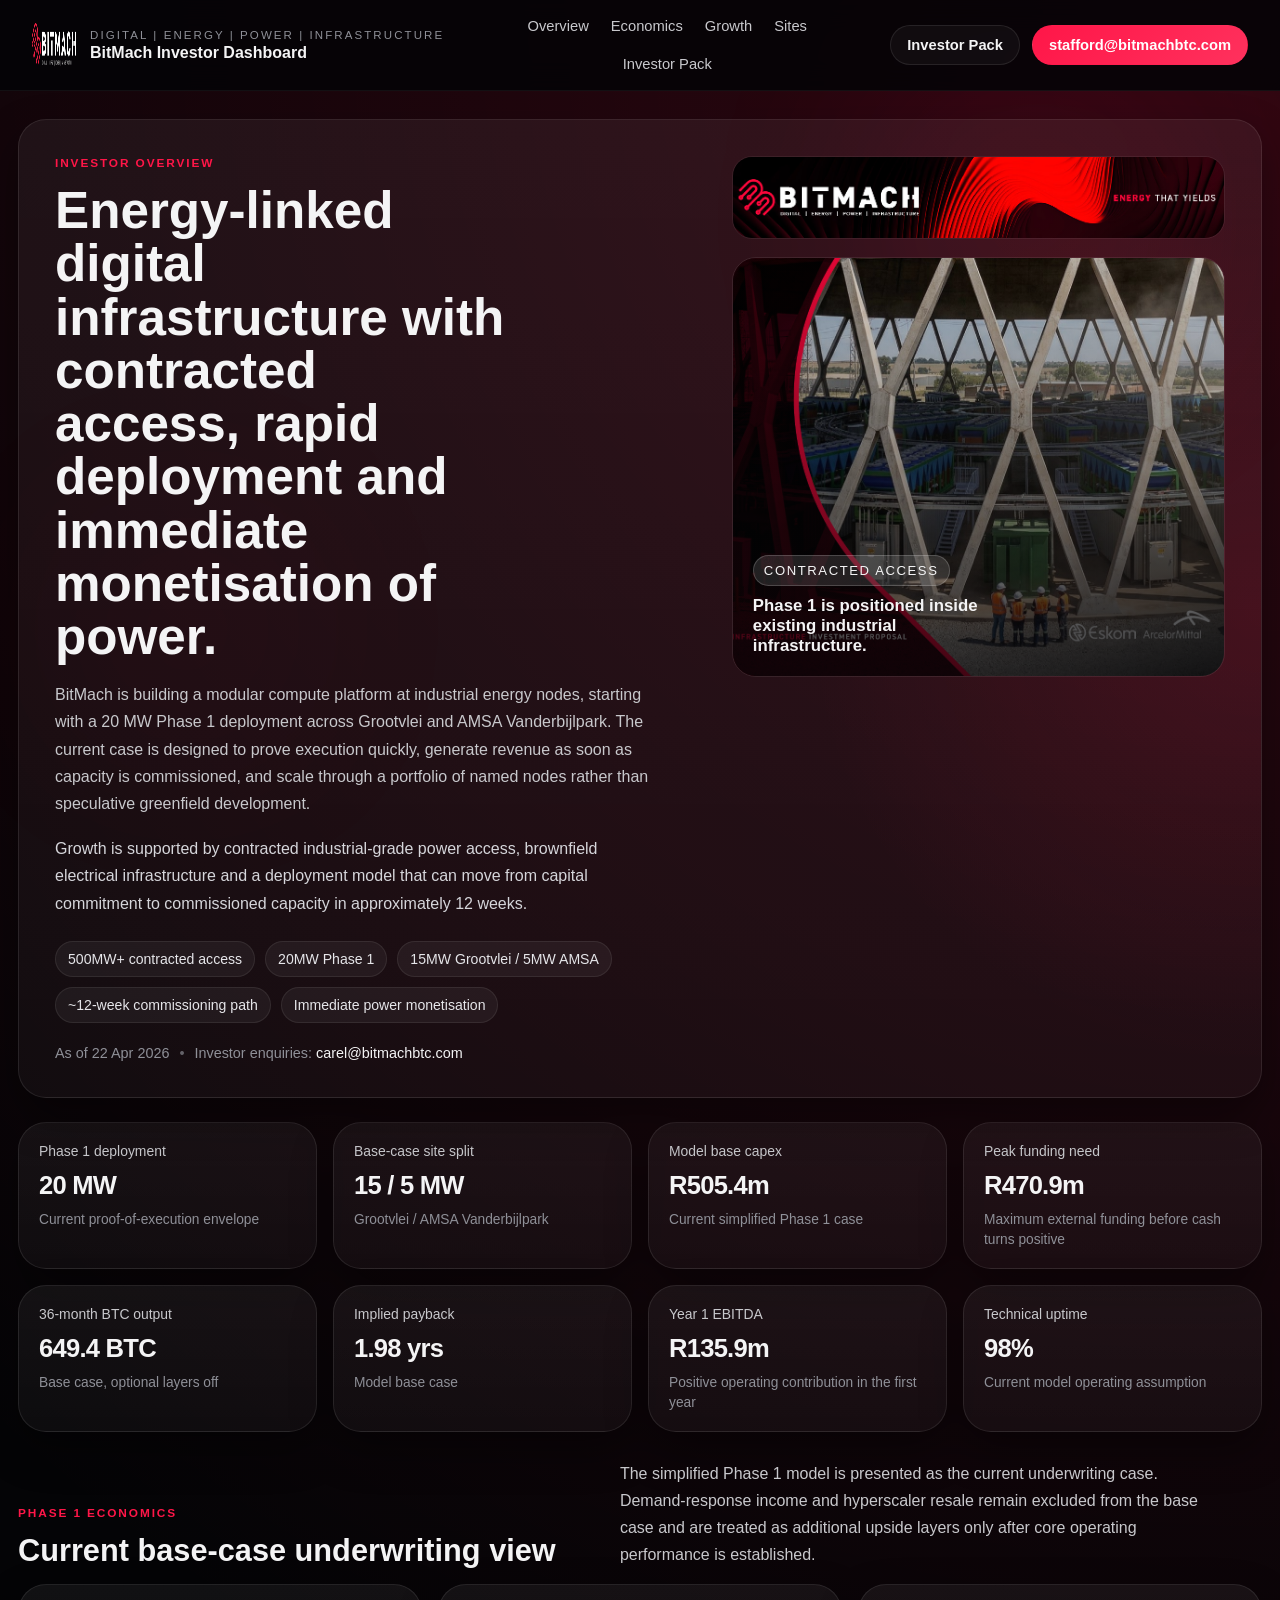
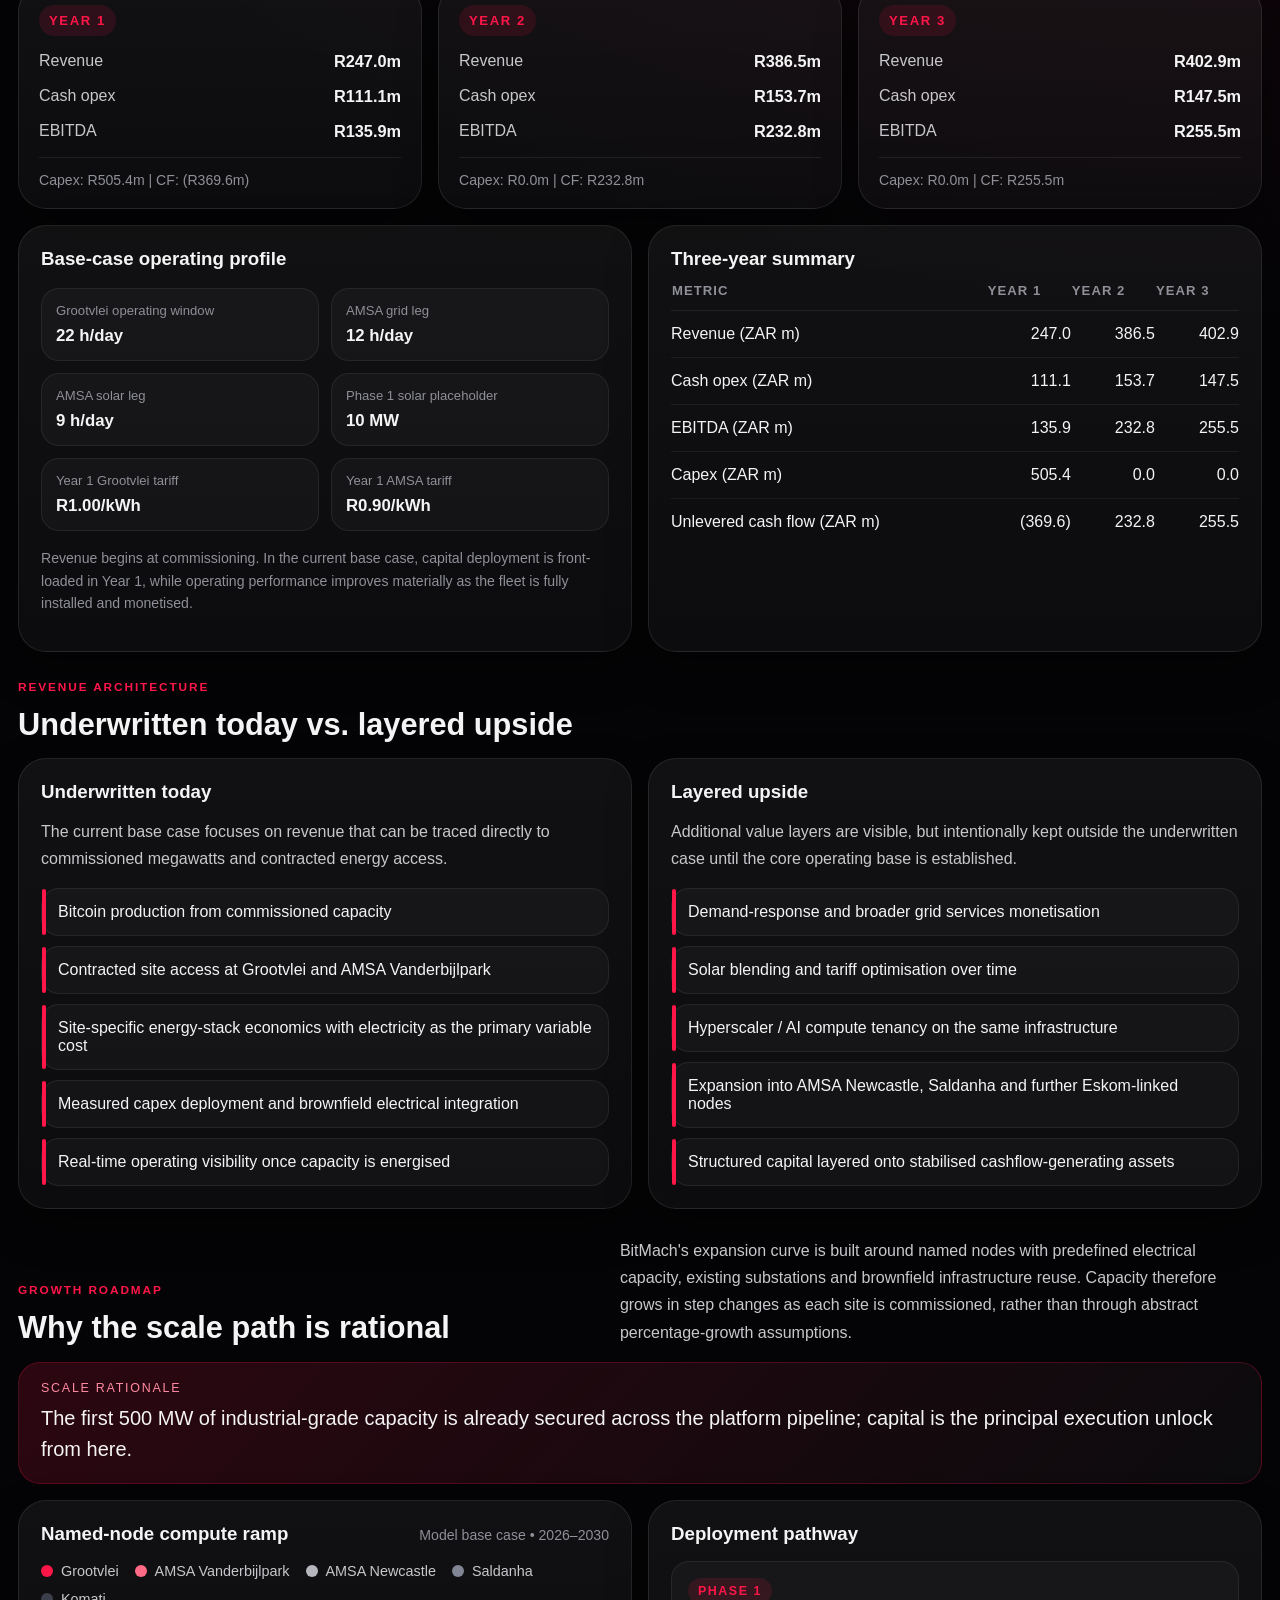
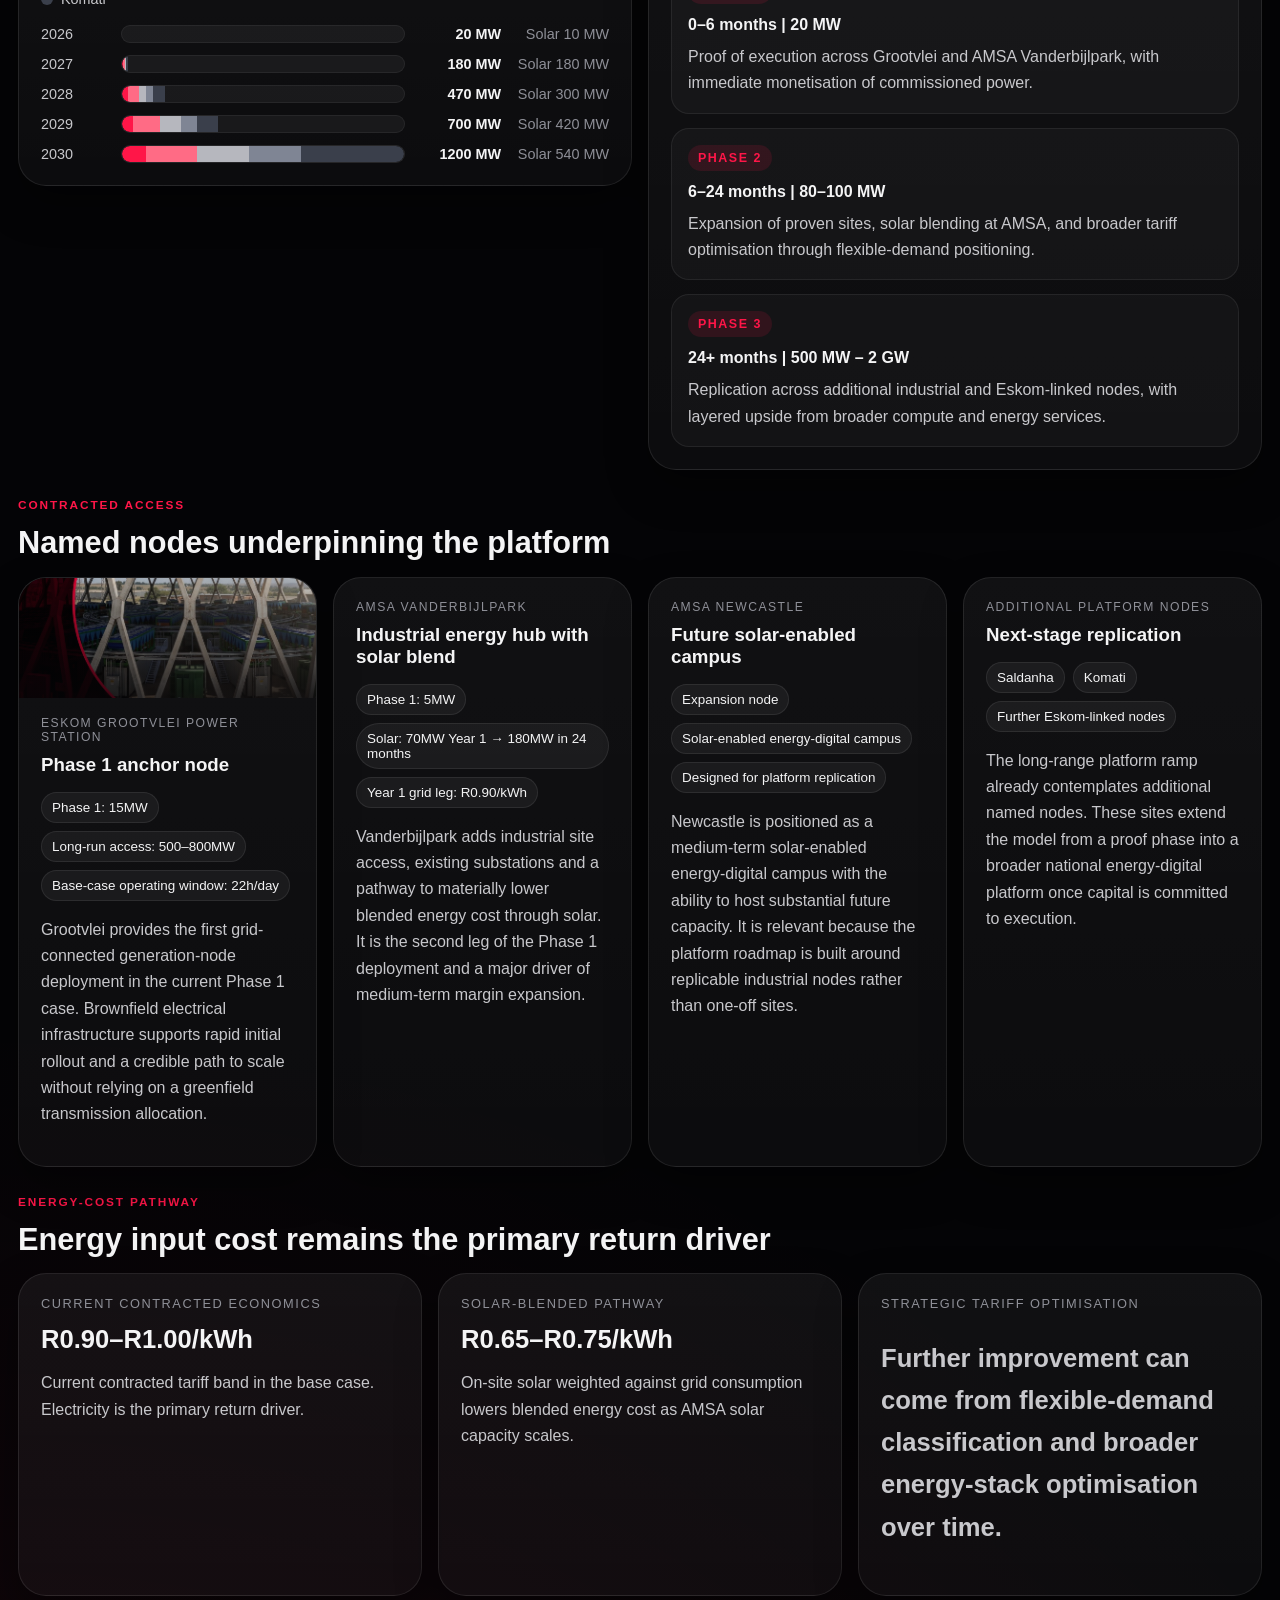
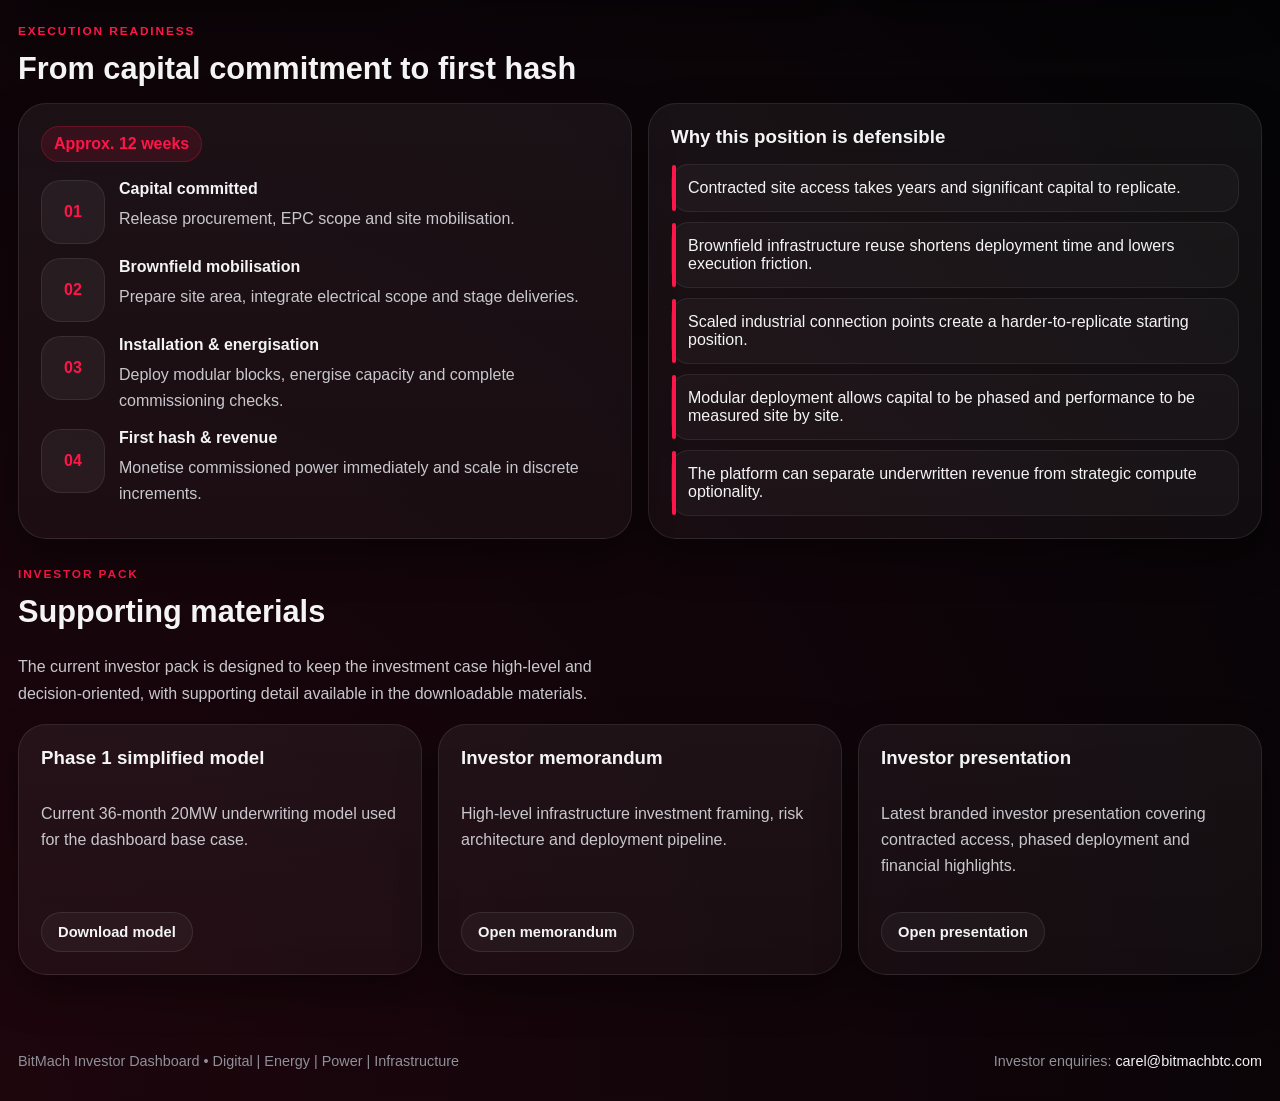
==== commit 04898faa: "1336 update" ====
--- a/investors/index.html
+++ b/investors/index.html
@@ -31,7 +31,7 @@
 
     <div class="topbar-actions">
       <a href="#investor-pack" class="secondary-btn">Investor Pack</a>
-      <a href="mailto:carel@bitmachbtc.com" class="primary-btn">carel@bitmachbtc.com</a>
+      <a href="mailto:stafford@bitmachbtc.com" class="primary-btn">stafford@bitmachbtc.com</a>
     </div>
   </header>
 
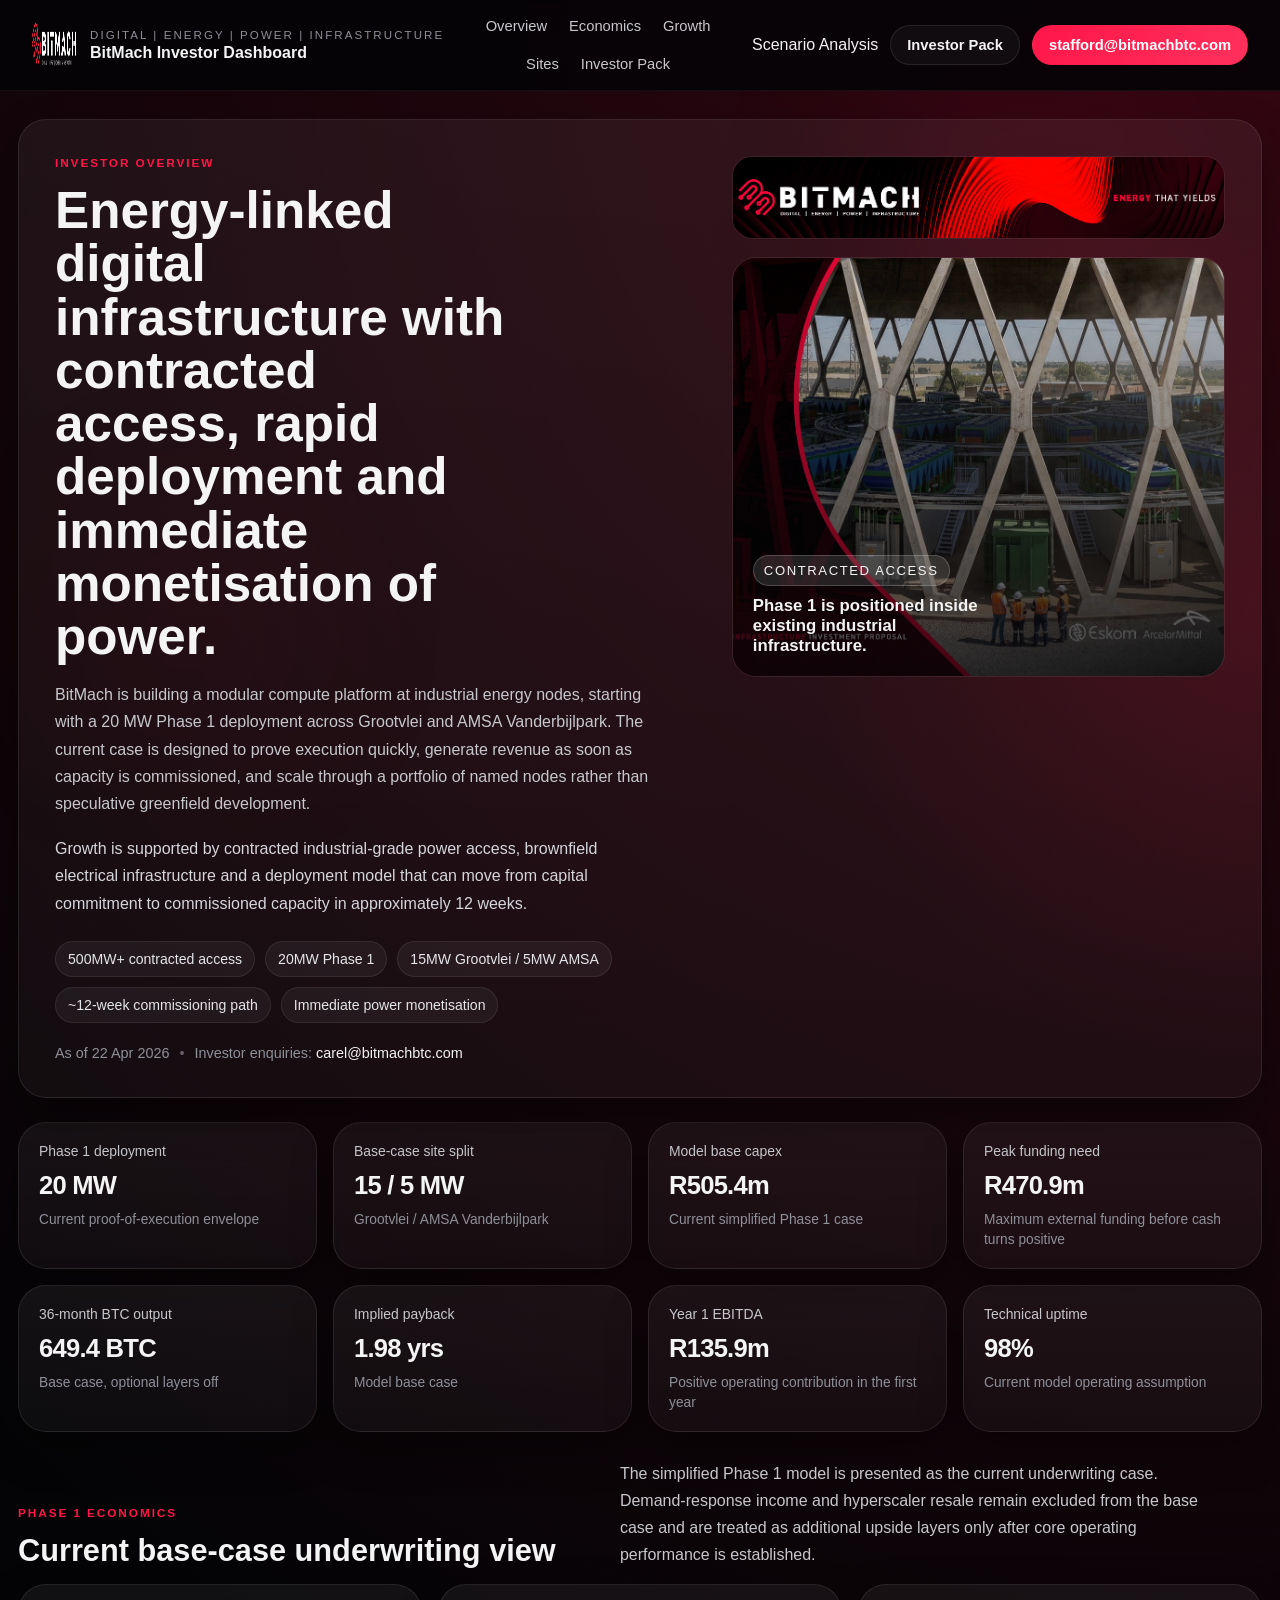
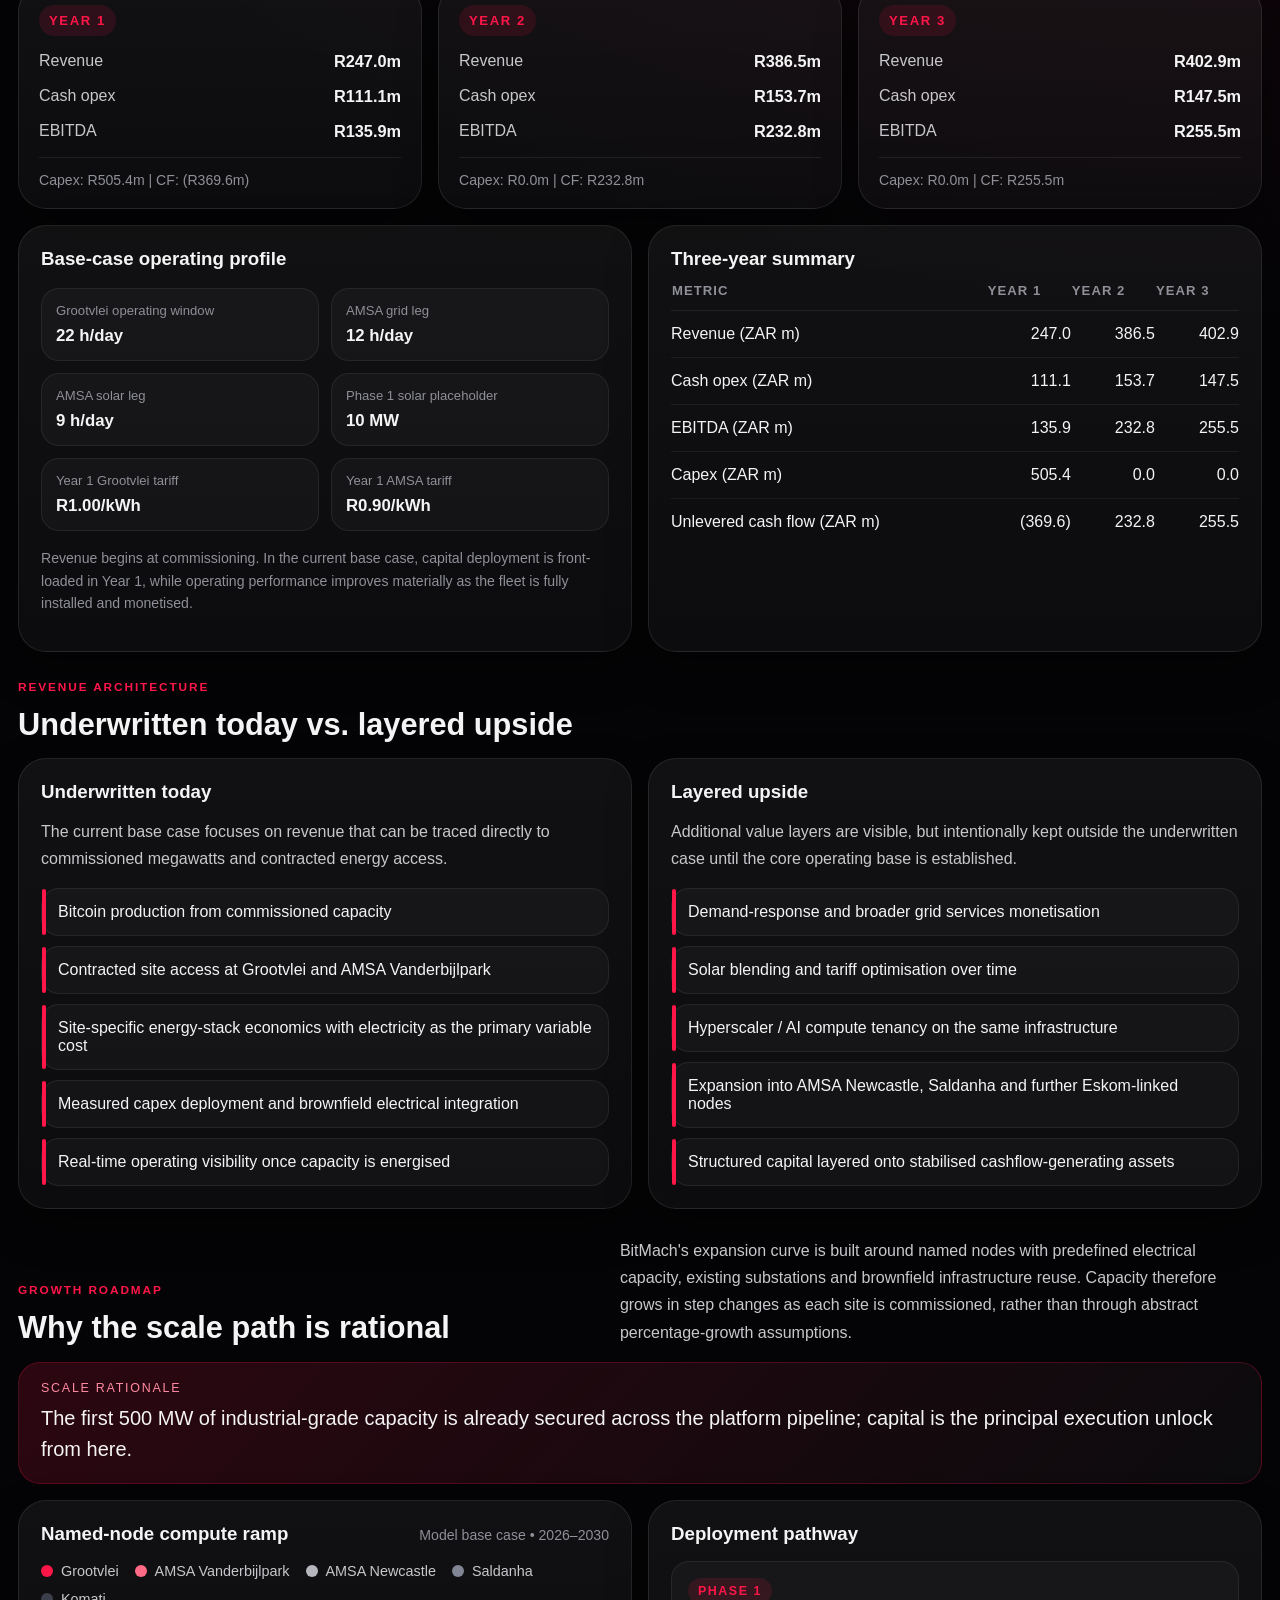
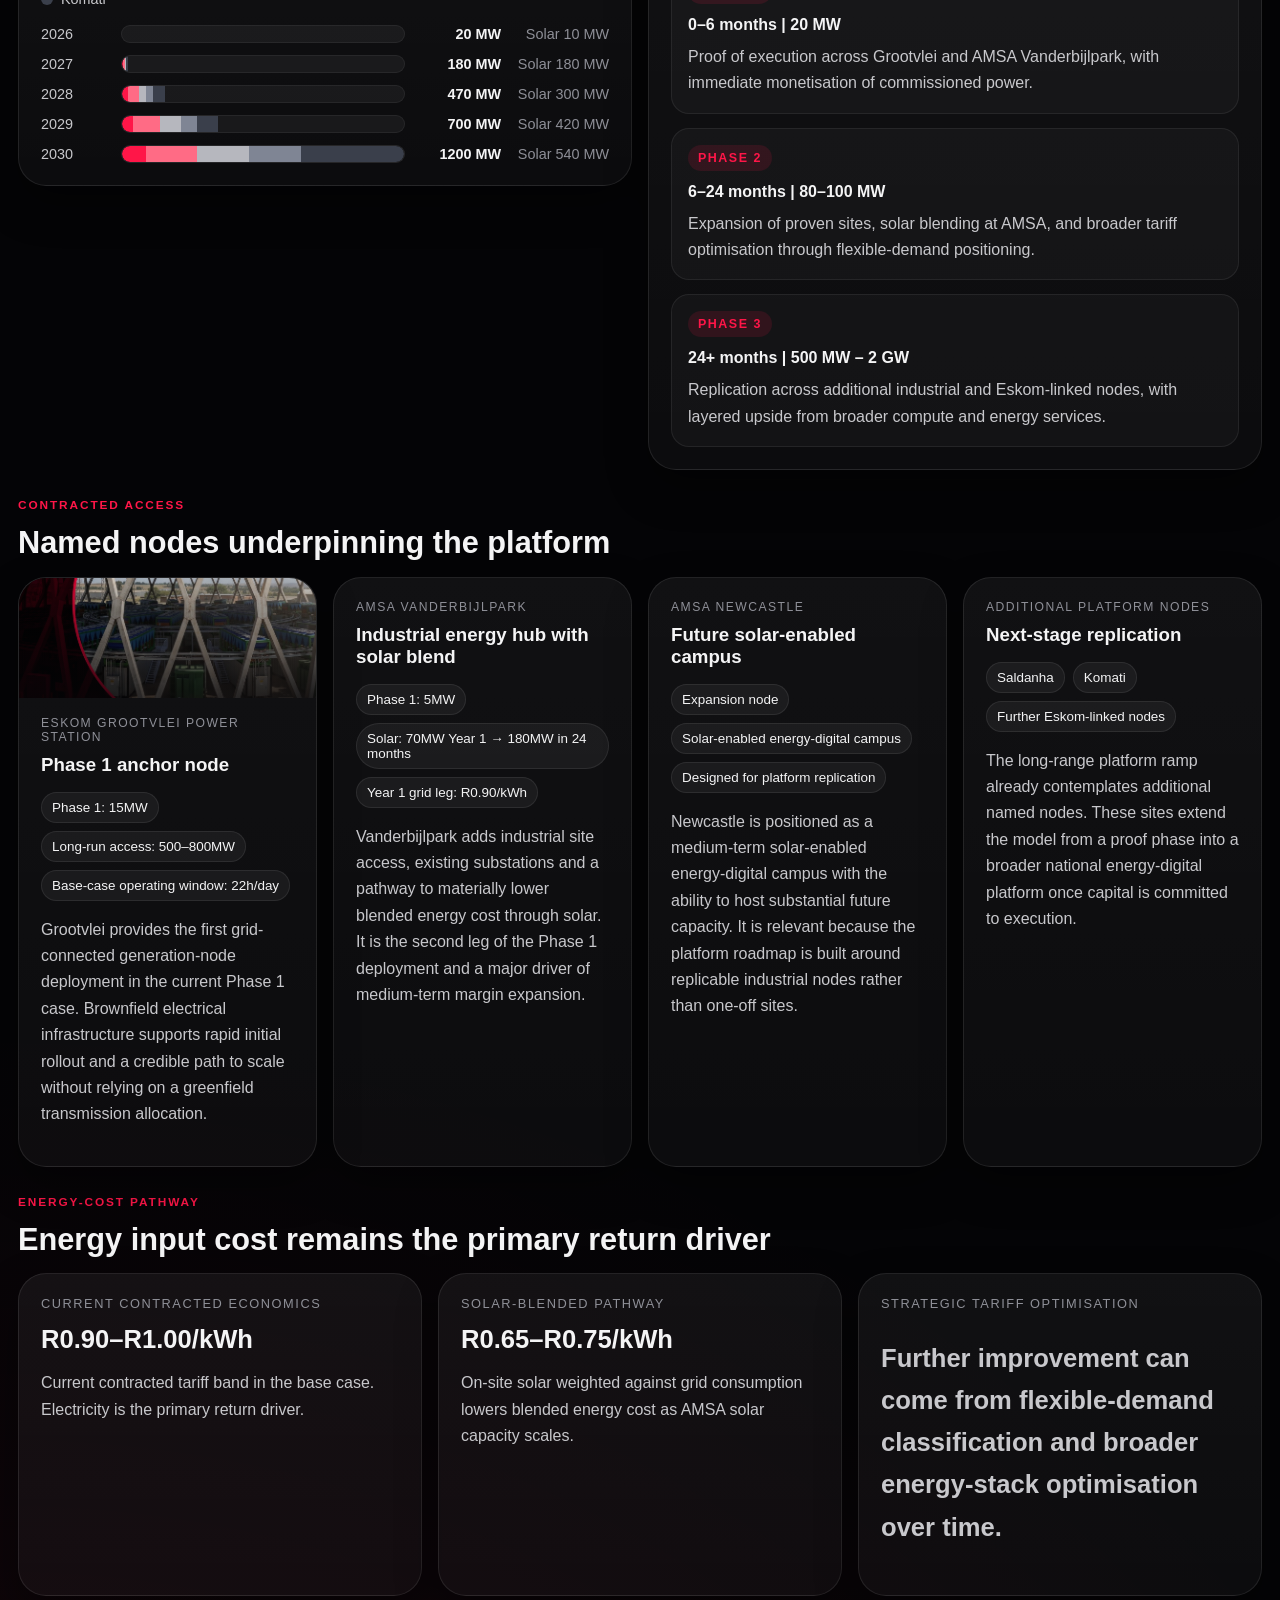
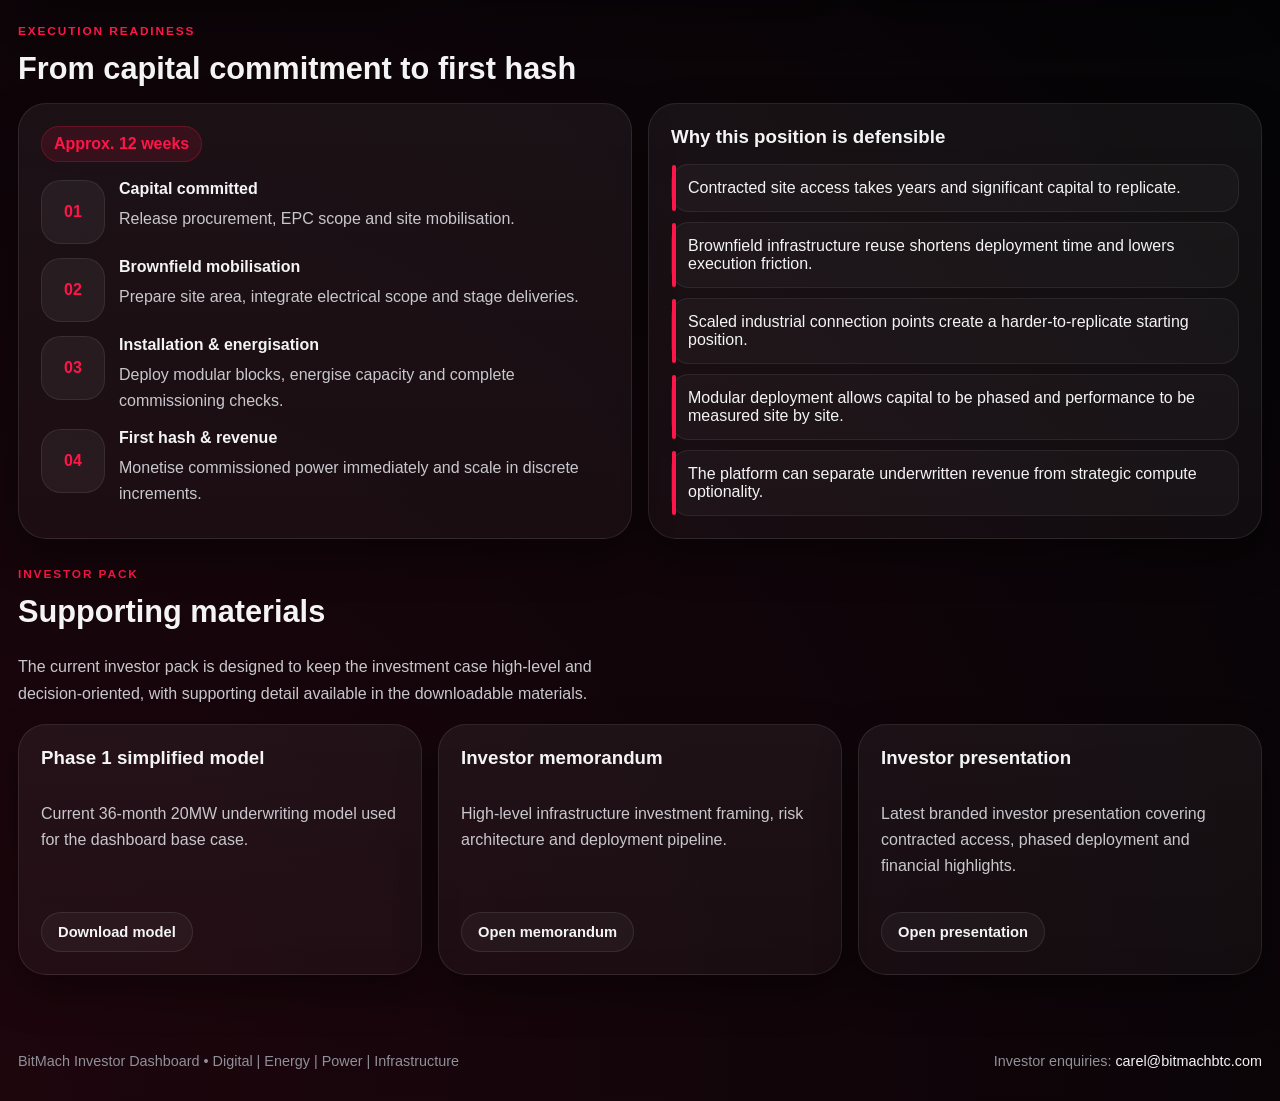
==== commit 9041d196: "added scenario link1" ====
--- a/investors/index.html
+++ b/investors/index.html
@@ -30,6 +30,7 @@
     </nav>
 
     <div class="topbar-actions">
+      <a class="ghost-pill highlight-link" href="https://bitmachbtc.com/model2026v001/" target="_blank" rel="noopener">Scenario Analysis</a>
       <a href="#investor-pack" class="secondary-btn">Investor Pack</a>
       <a href="mailto:stafford@bitmachbtc.com" class="primary-btn">stafford@bitmachbtc.com</a>
     </div>
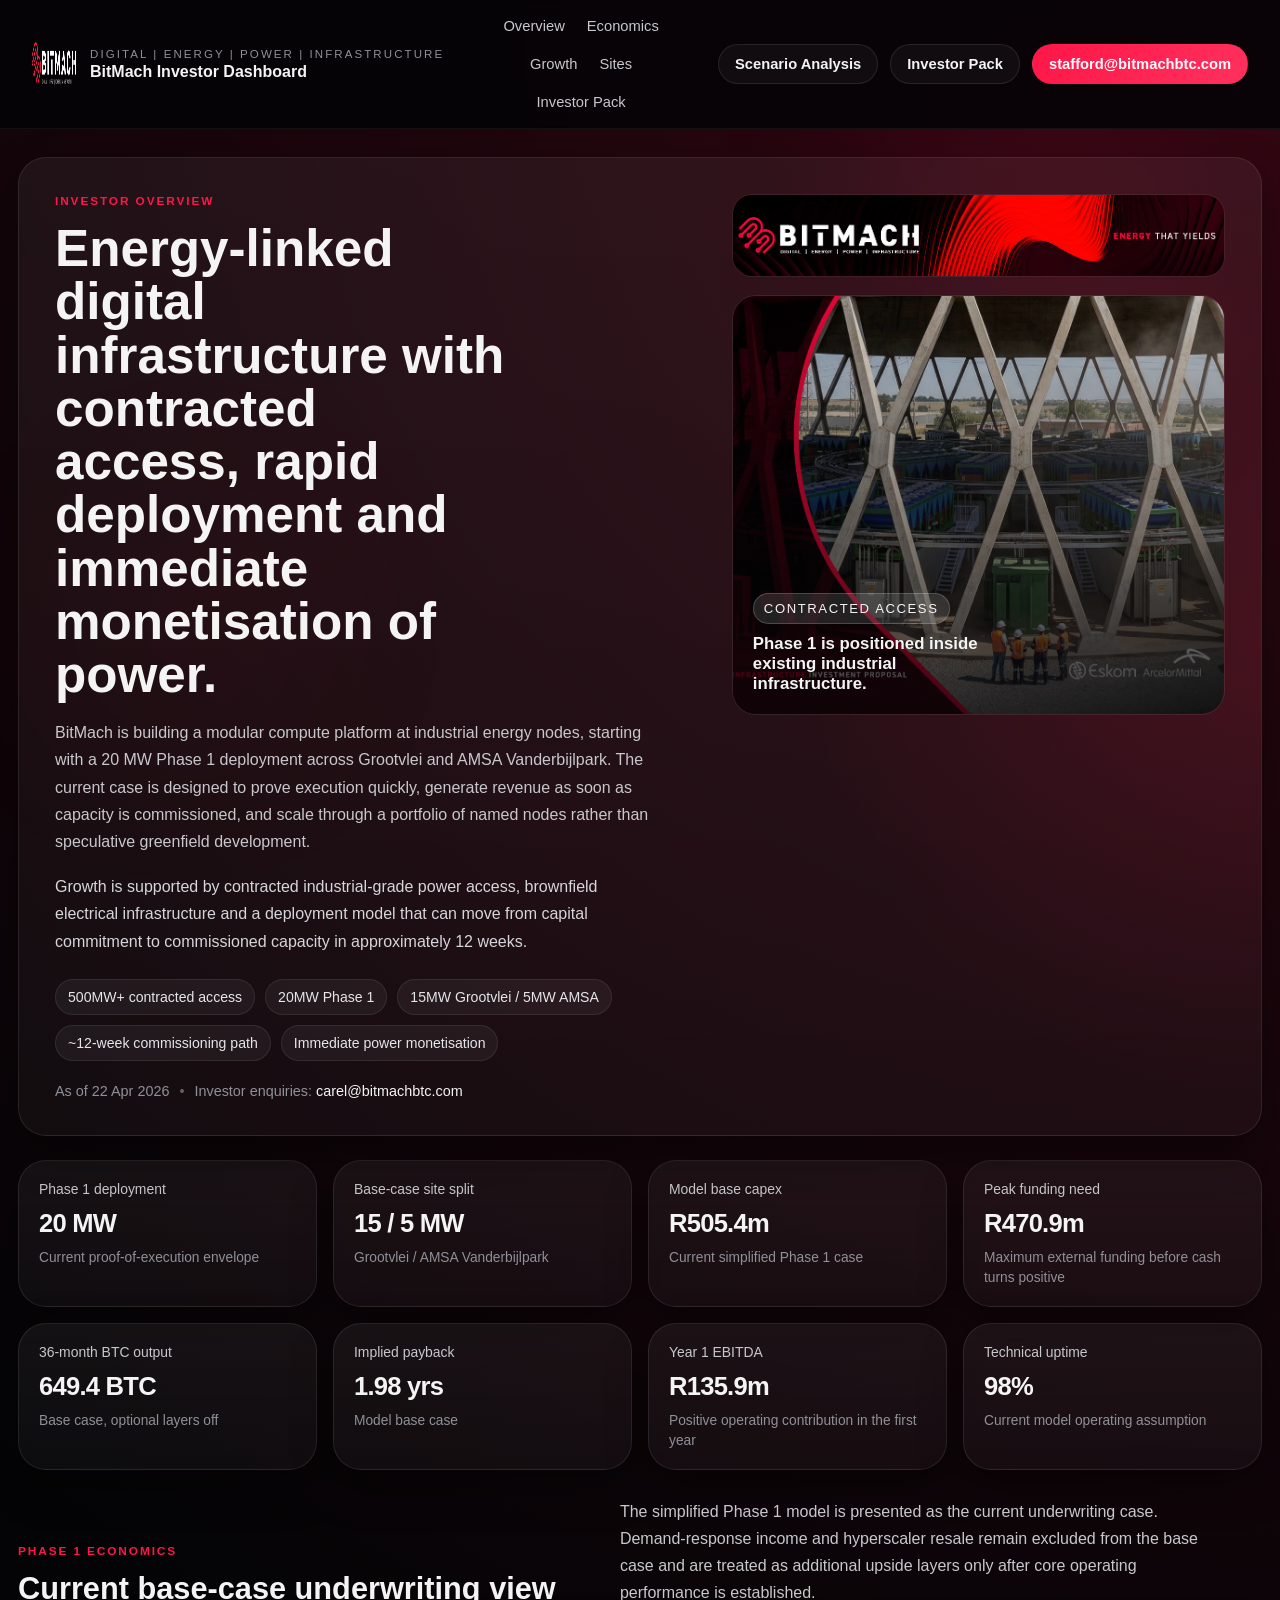
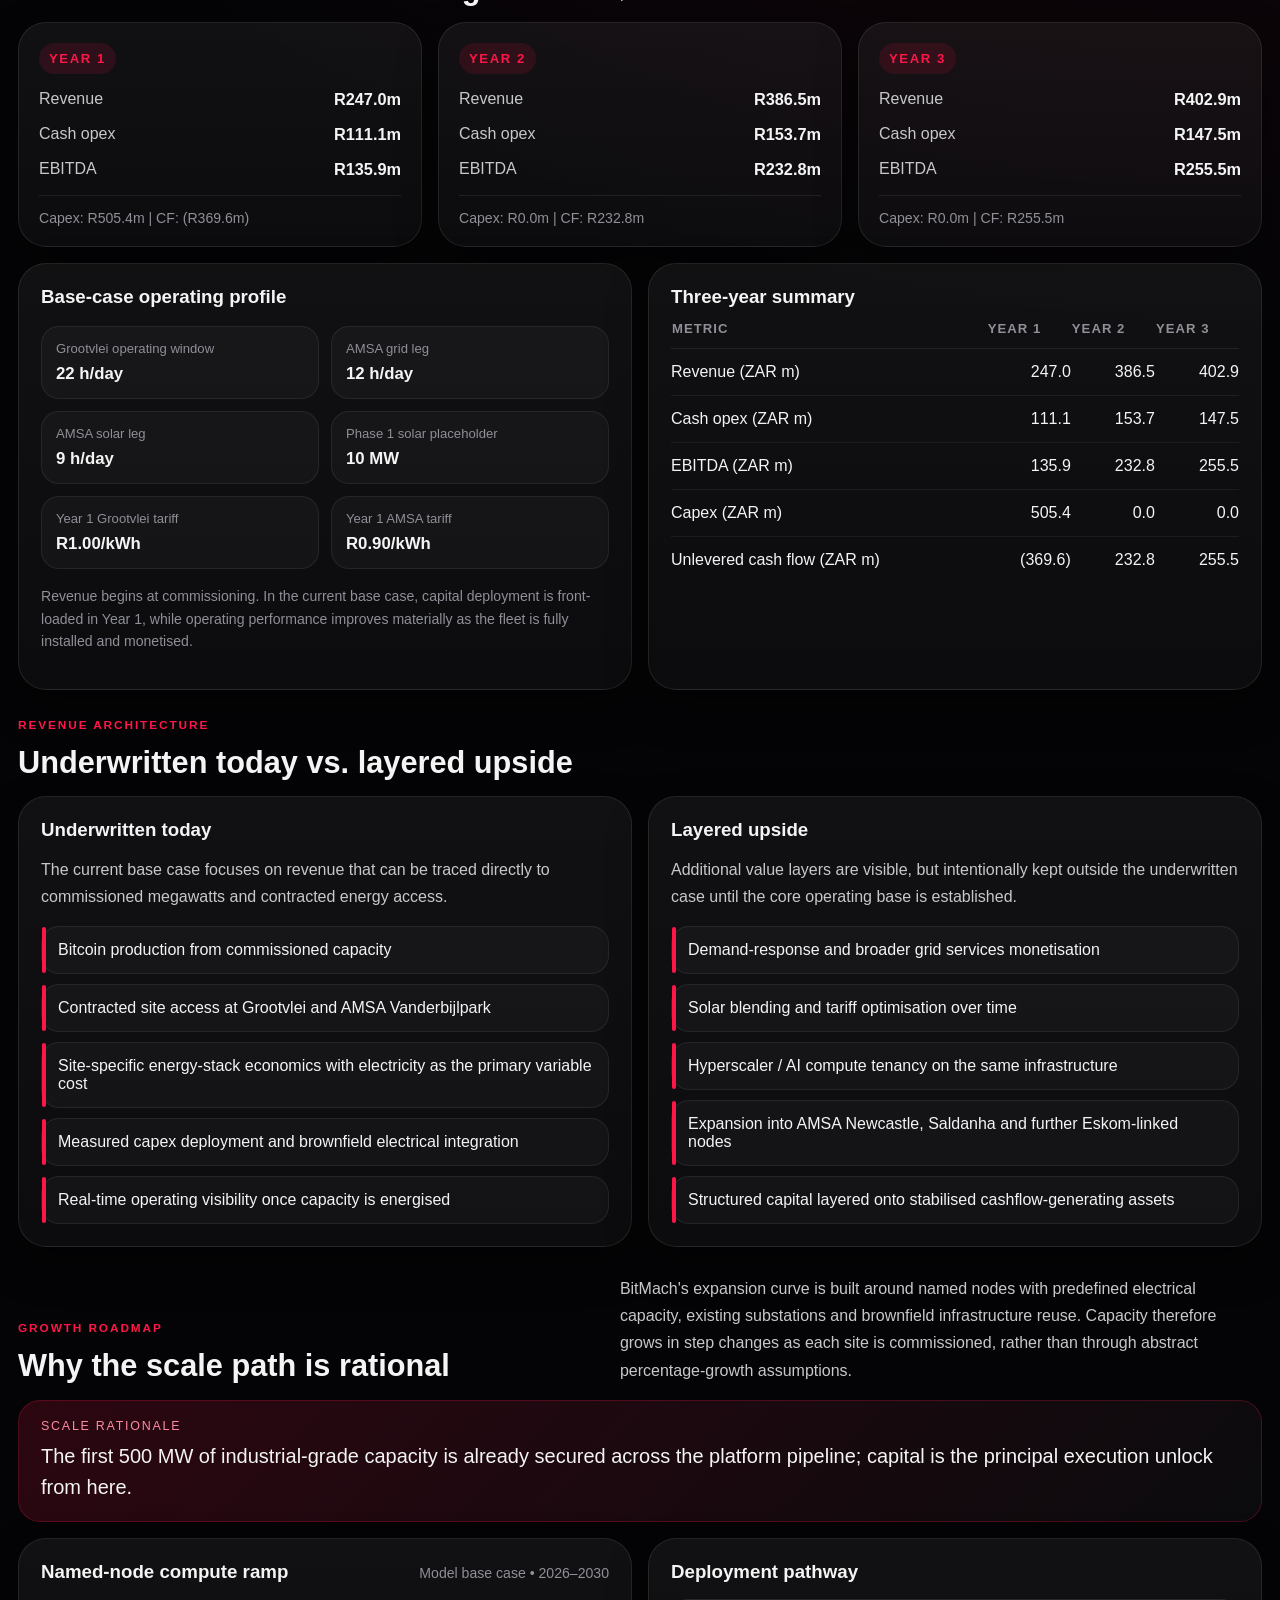
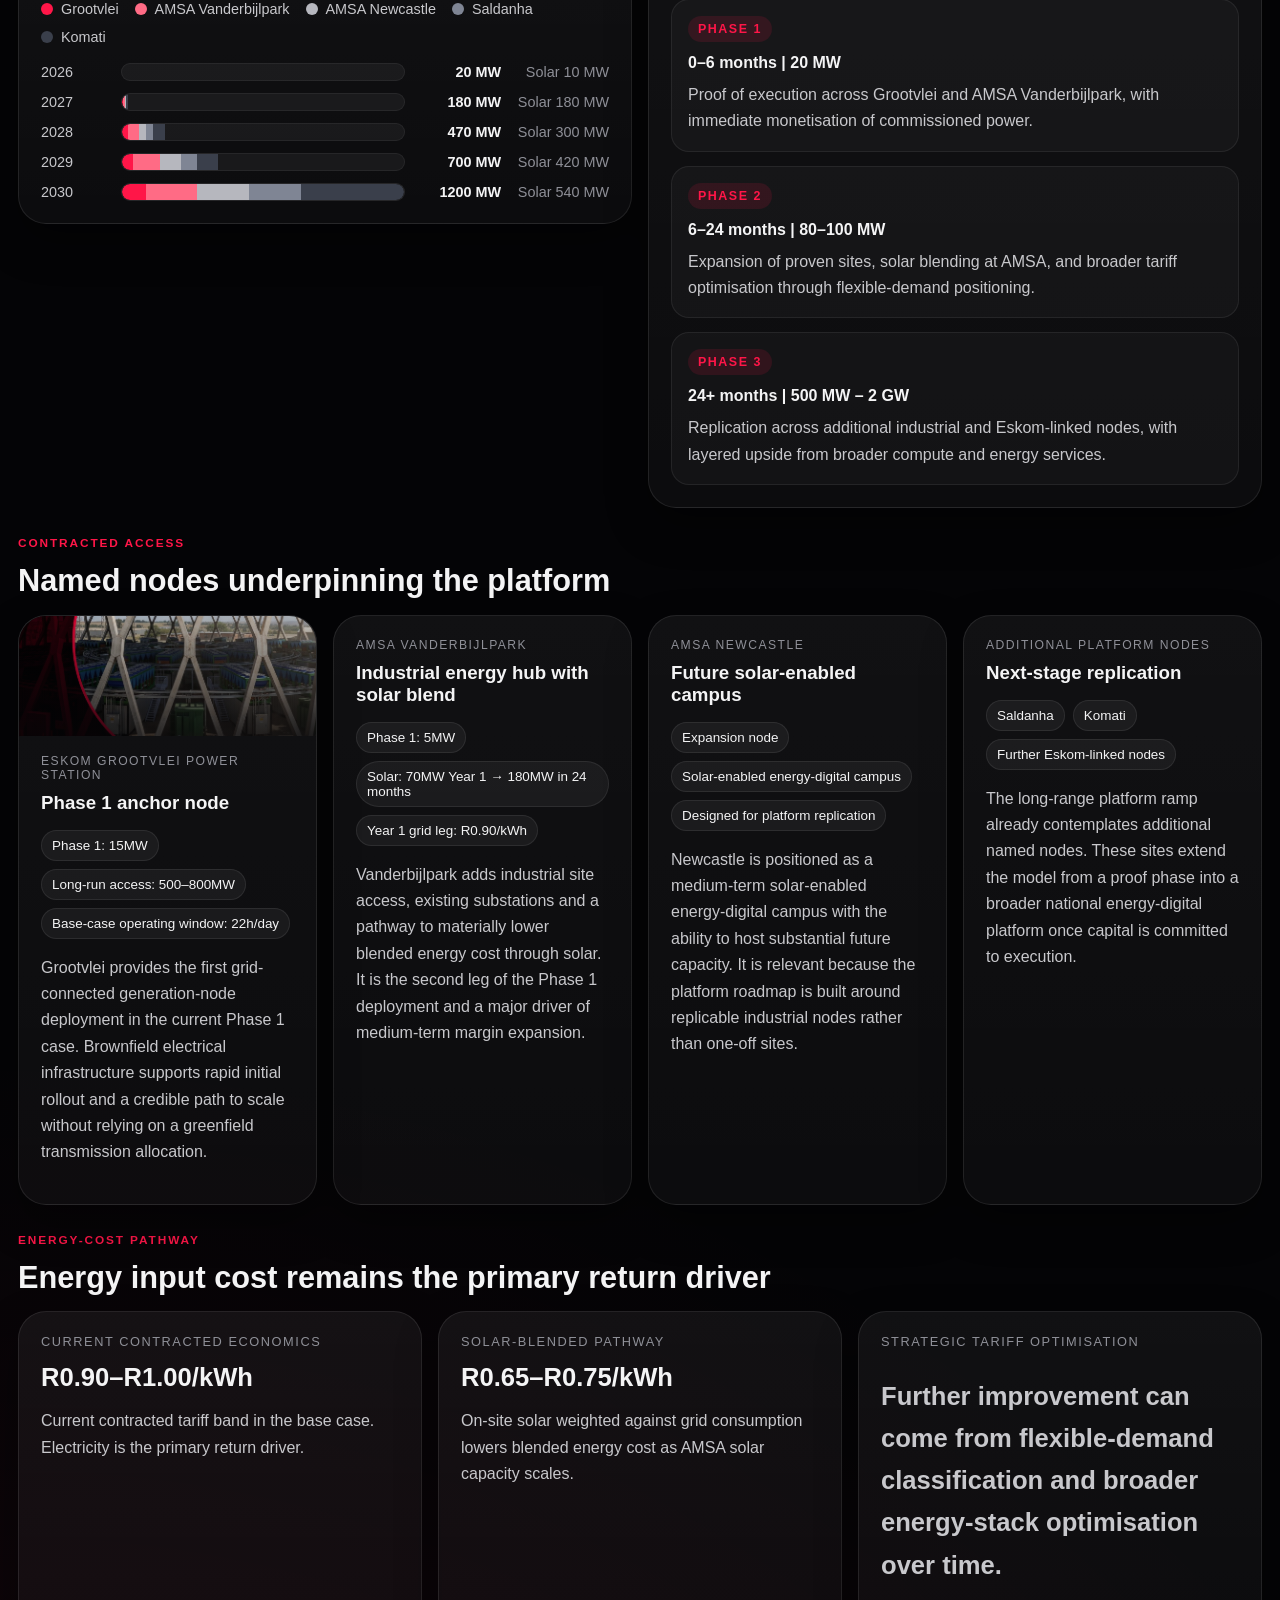
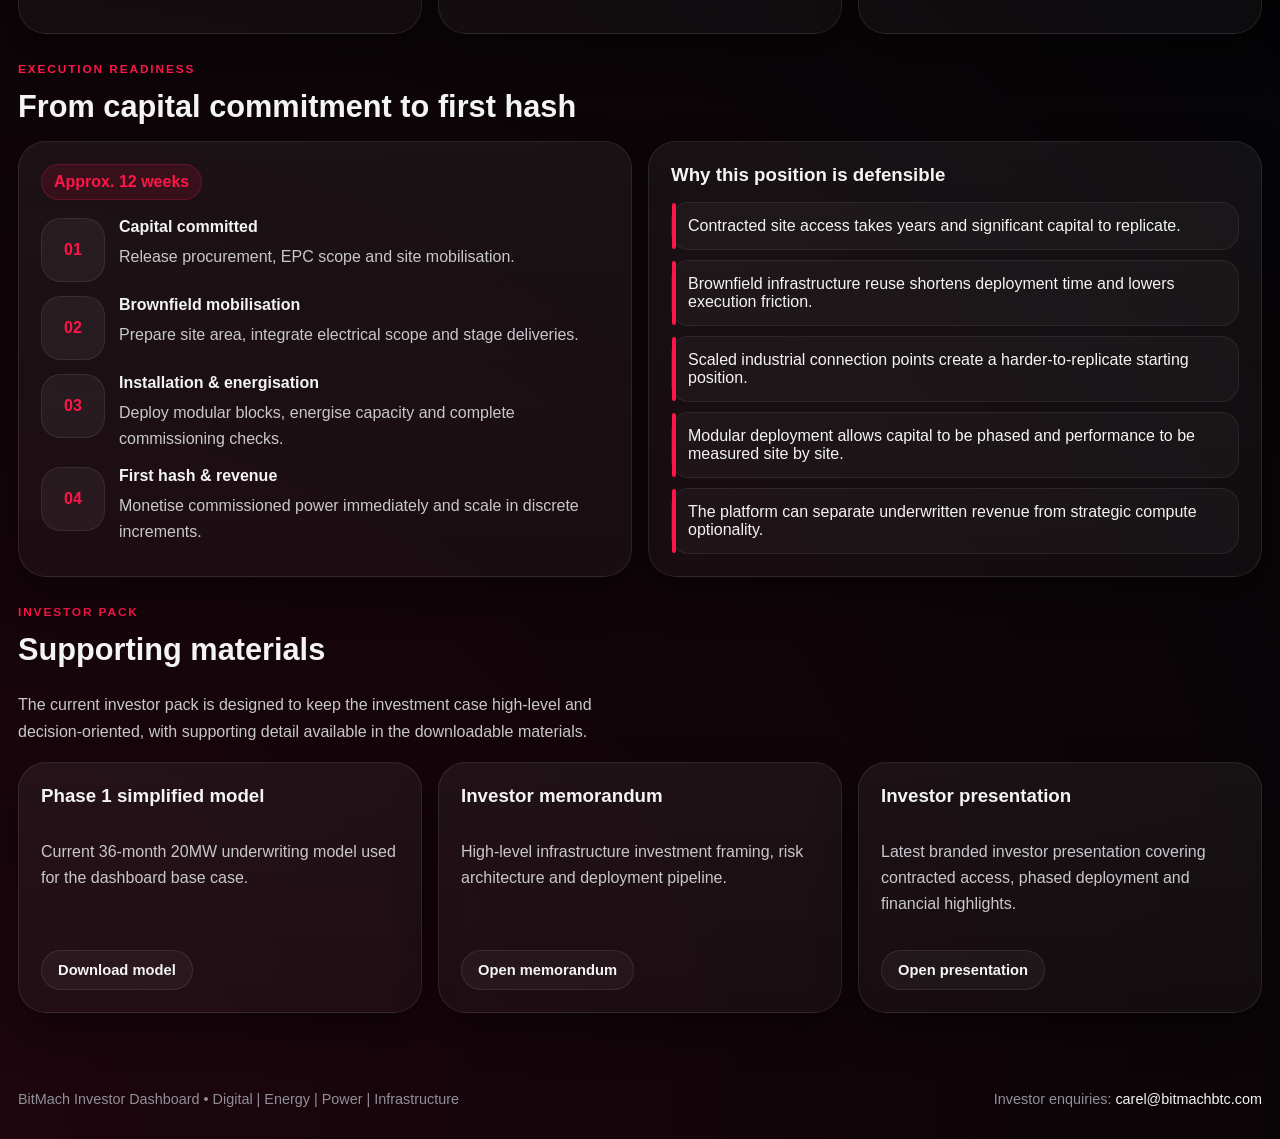
==== commit b97e4f8c: "scenario analysis 2" ====
--- a/investors/index.html
+++ b/investors/index.html
@@ -30,7 +30,7 @@
     </nav>
 
     <div class="topbar-actions">
-      <a class="ghost-pill highlight-link" href="https://bitmachbtc.com/model2026v001/" target="_blank" rel="noopener">Scenario Analysis</a>
+      <a href="https://bitmachbtc.com/model2026v001/" class="secondary-btn">Scenario Analysis</a>
       <a href="#investor-pack" class="secondary-btn">Investor Pack</a>
       <a href="mailto:stafford@bitmachbtc.com" class="primary-btn">stafford@bitmachbtc.com</a>
     </div>
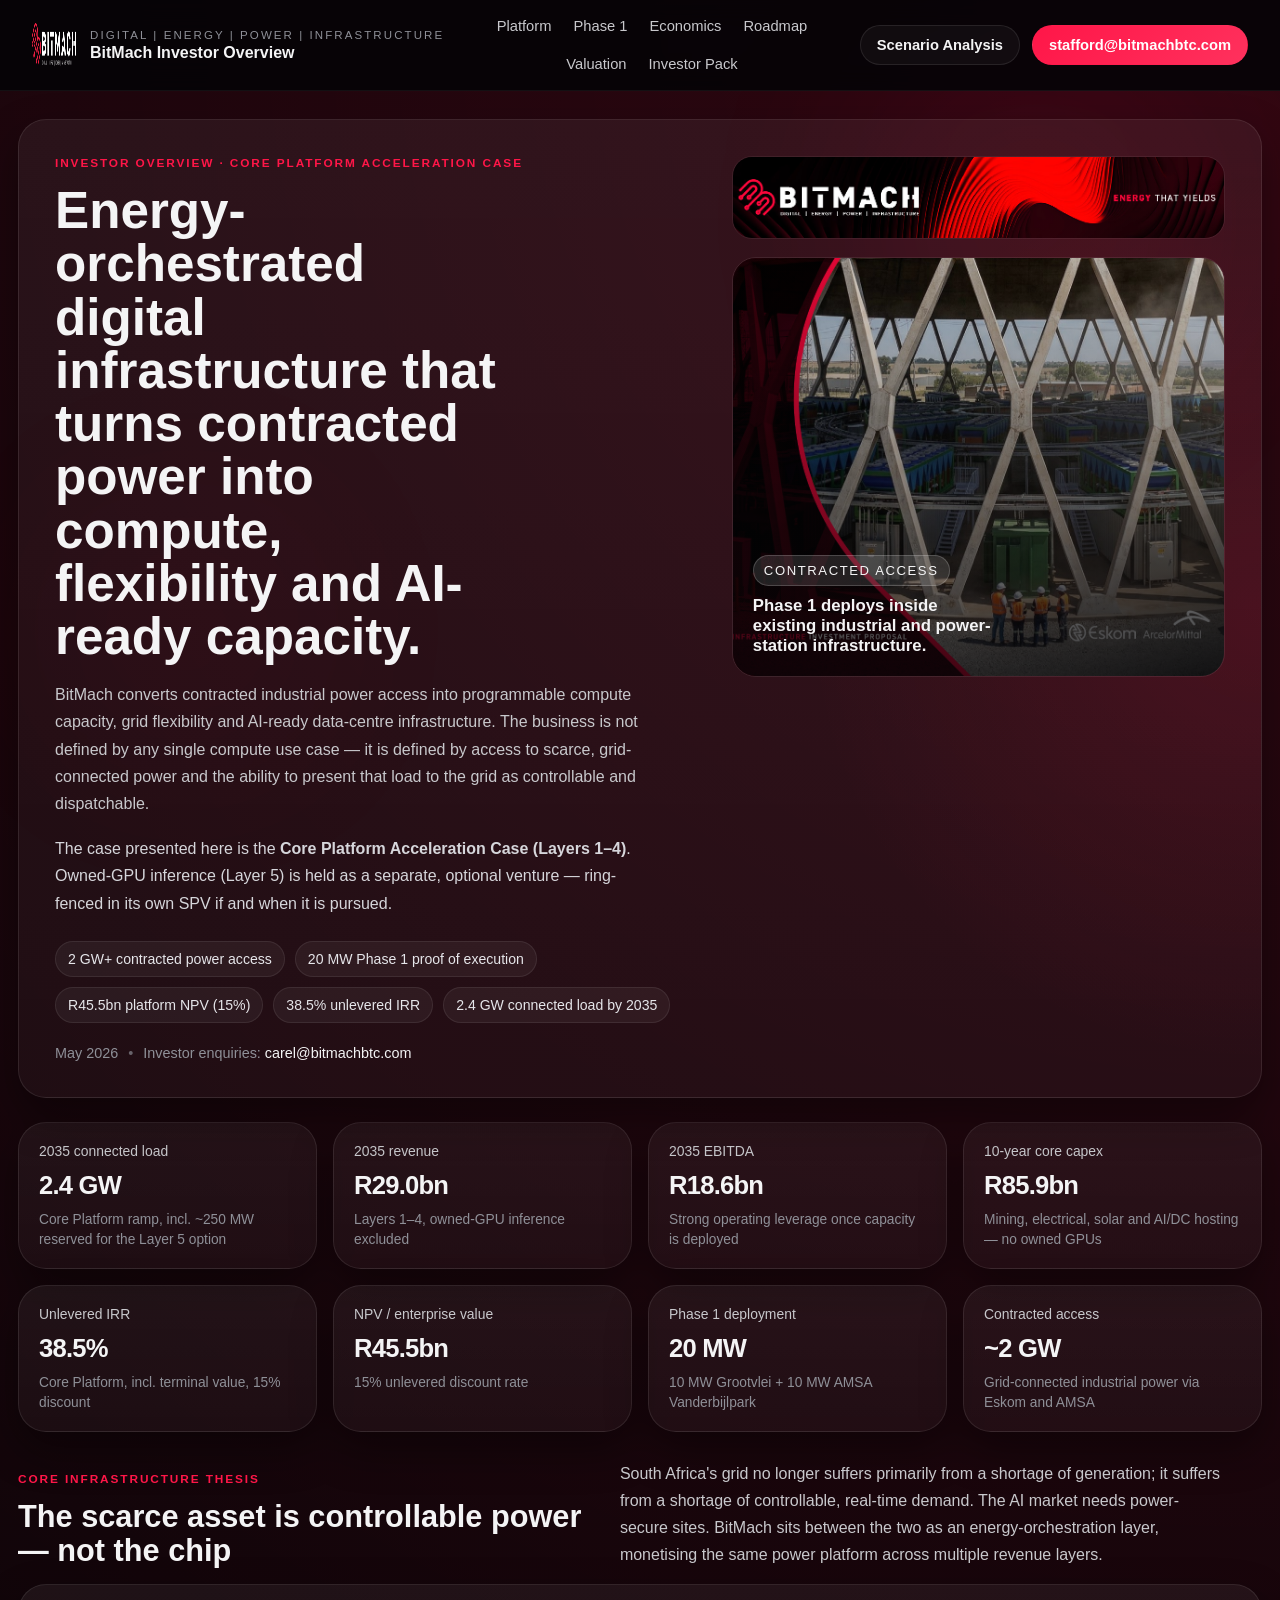
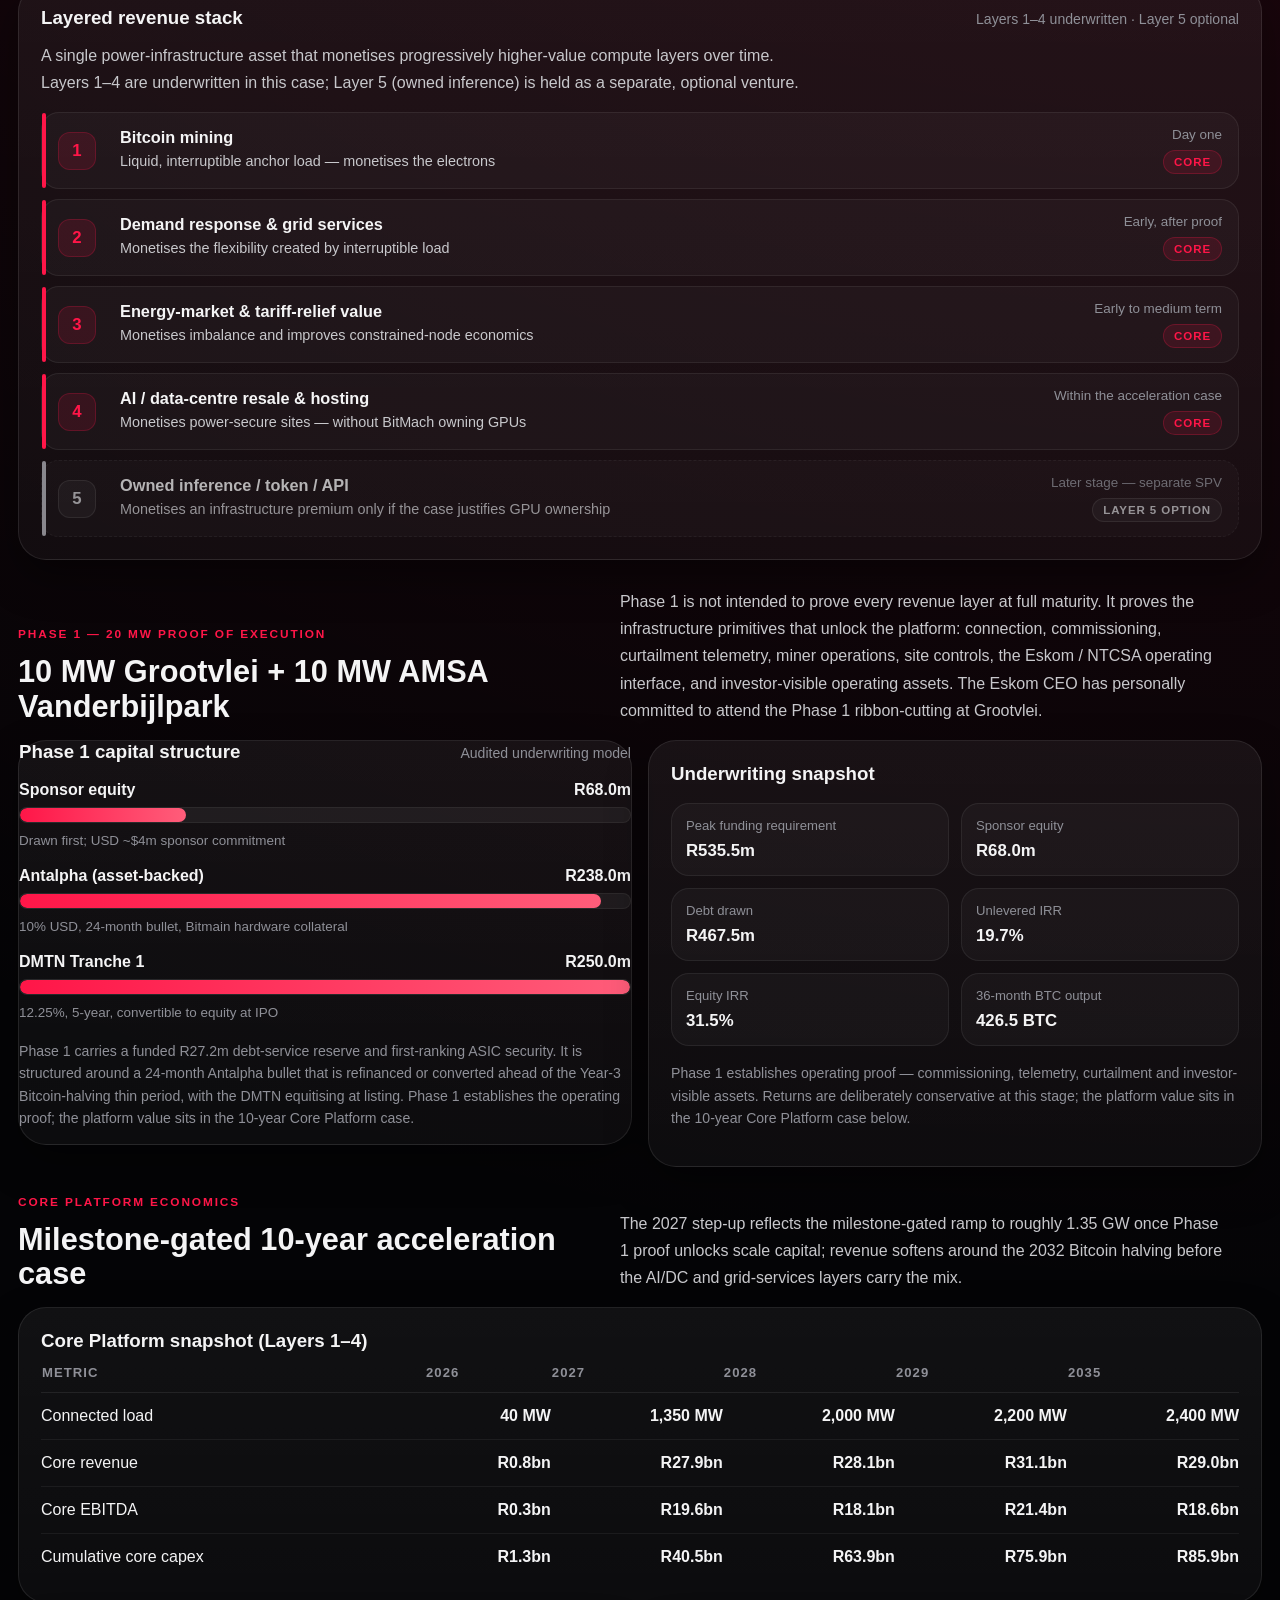
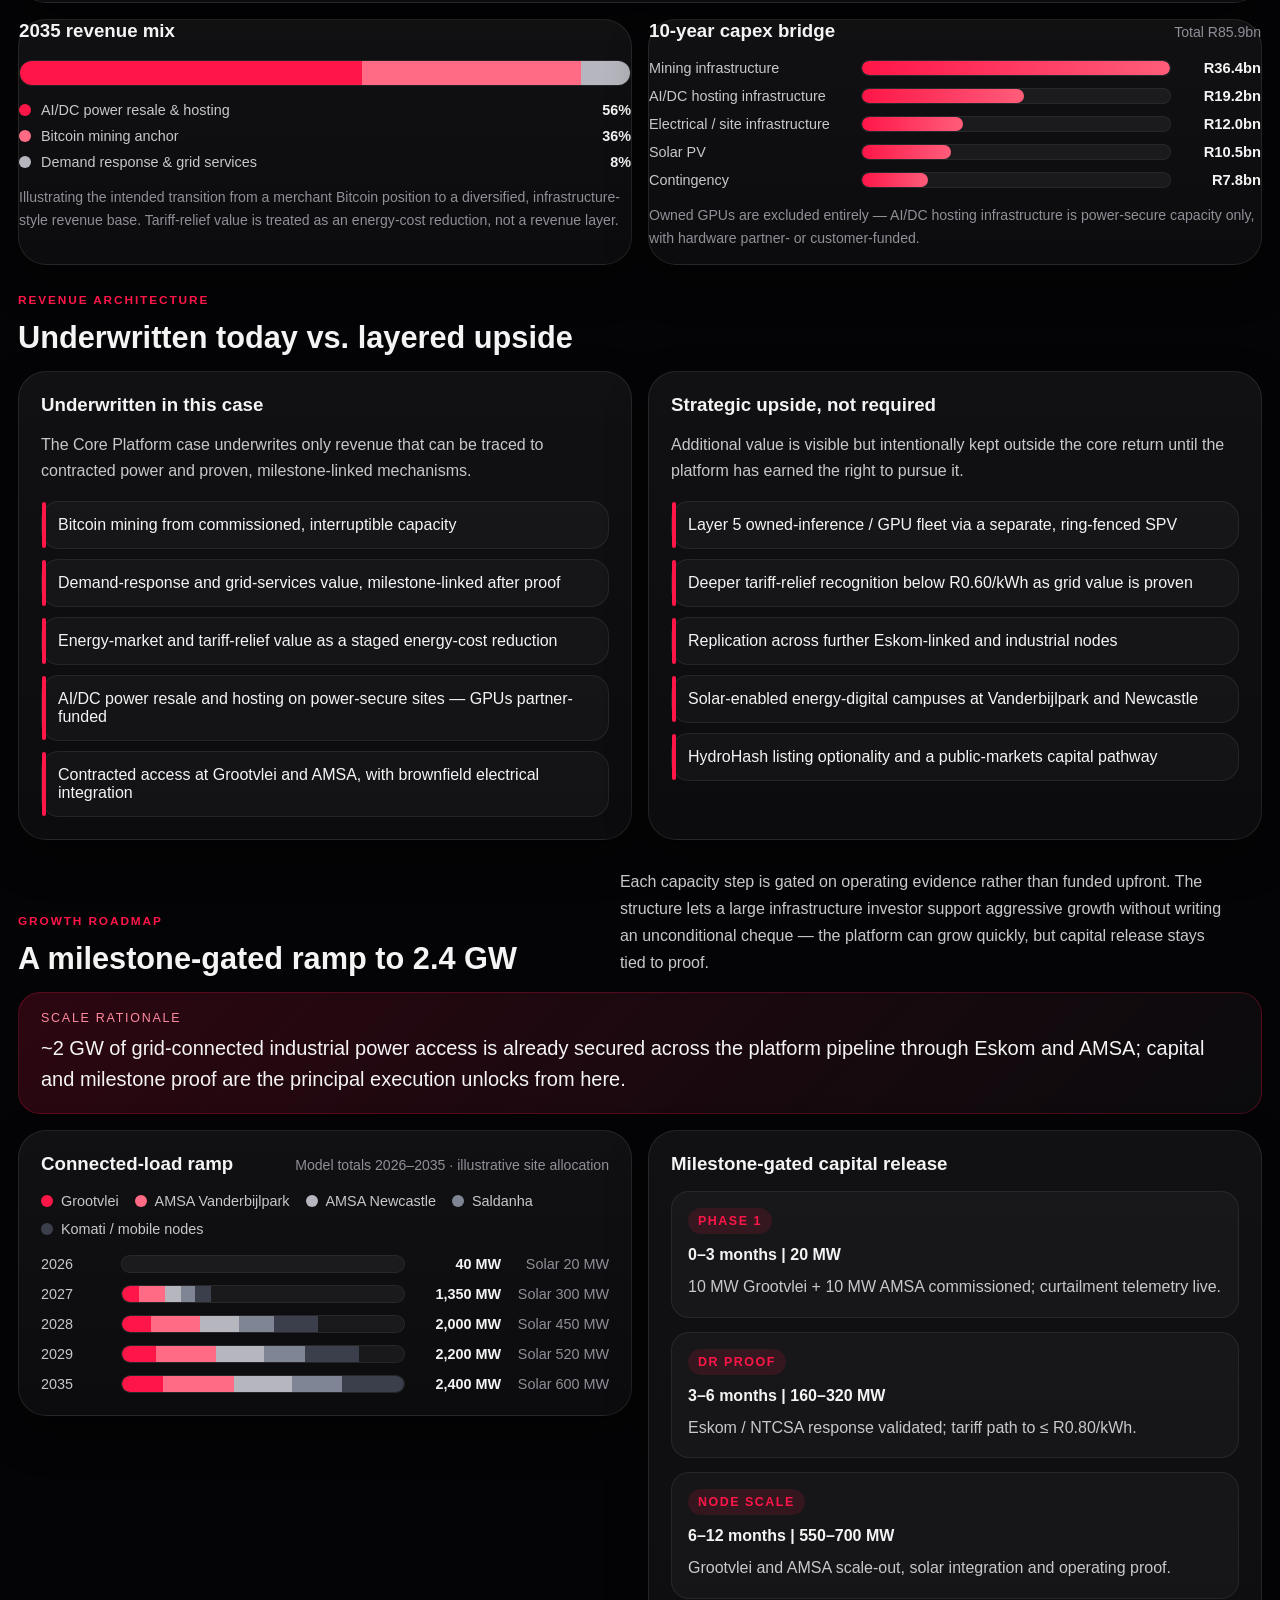
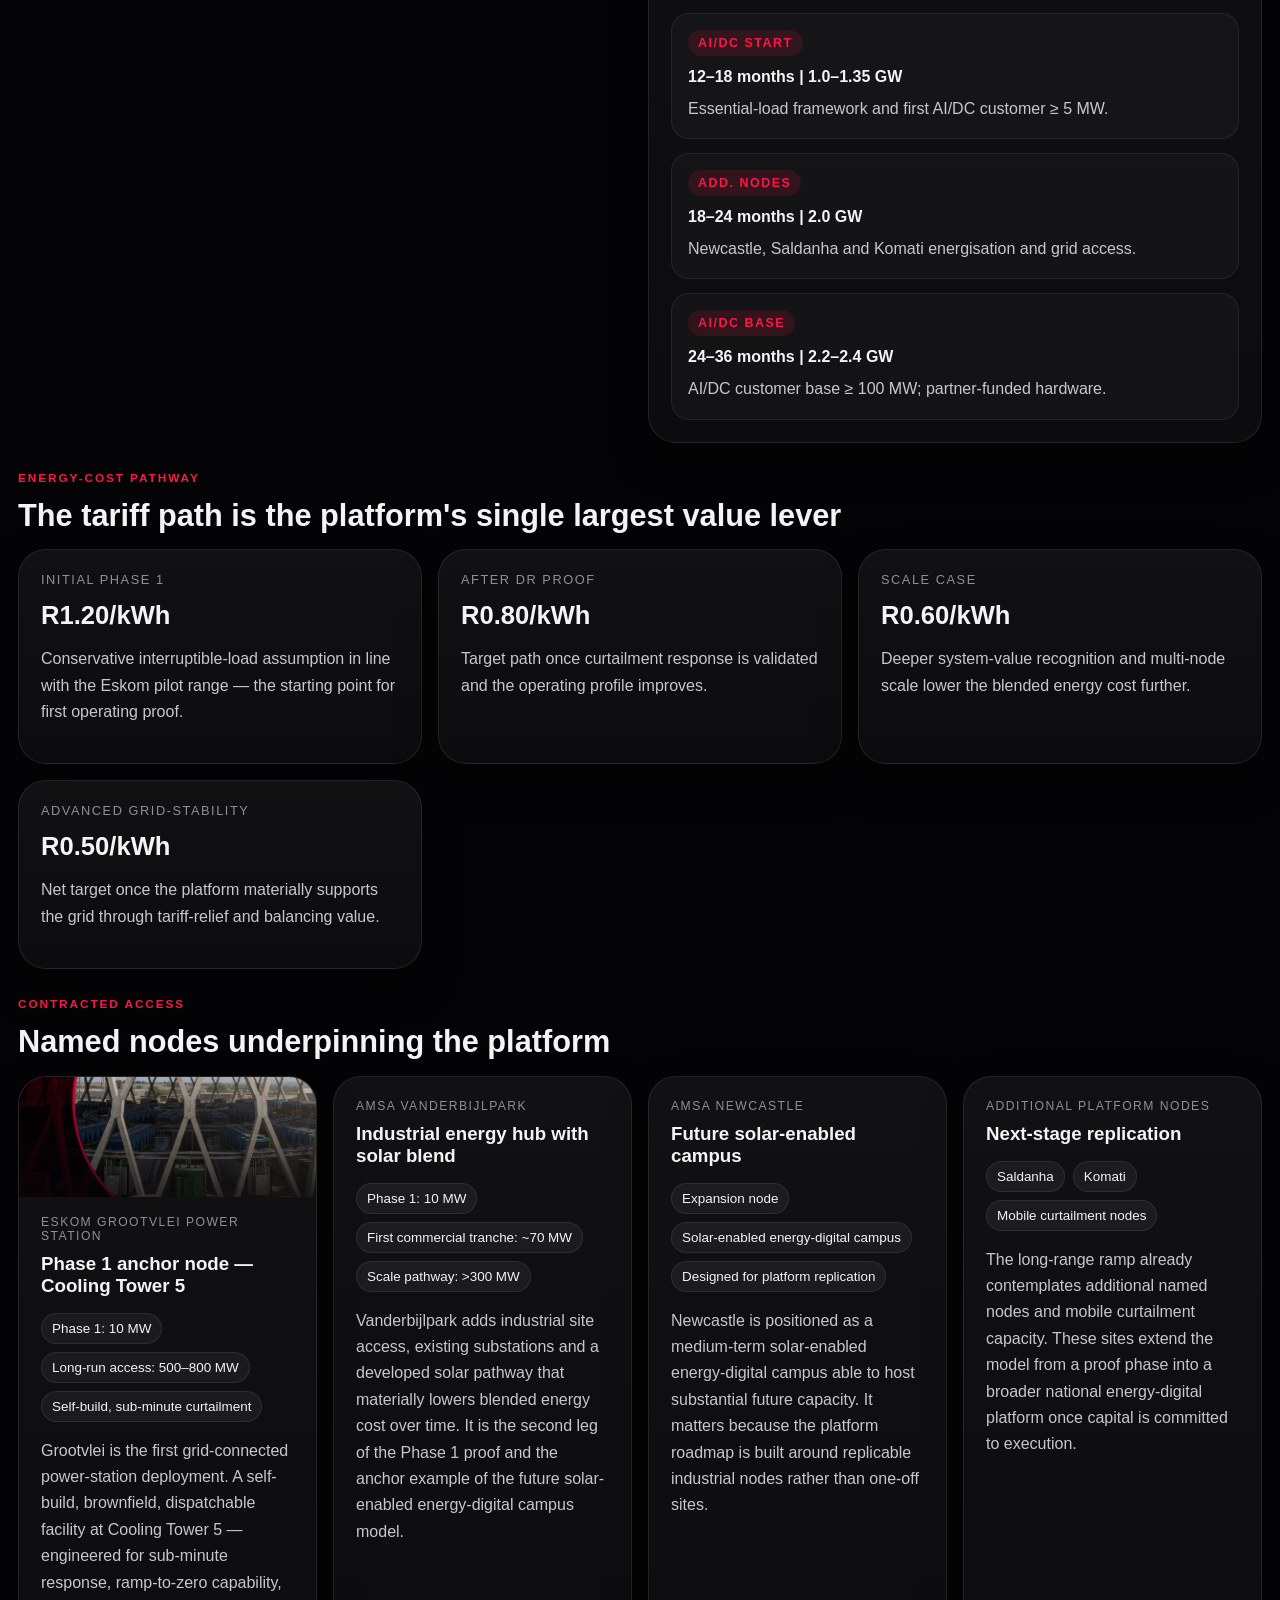
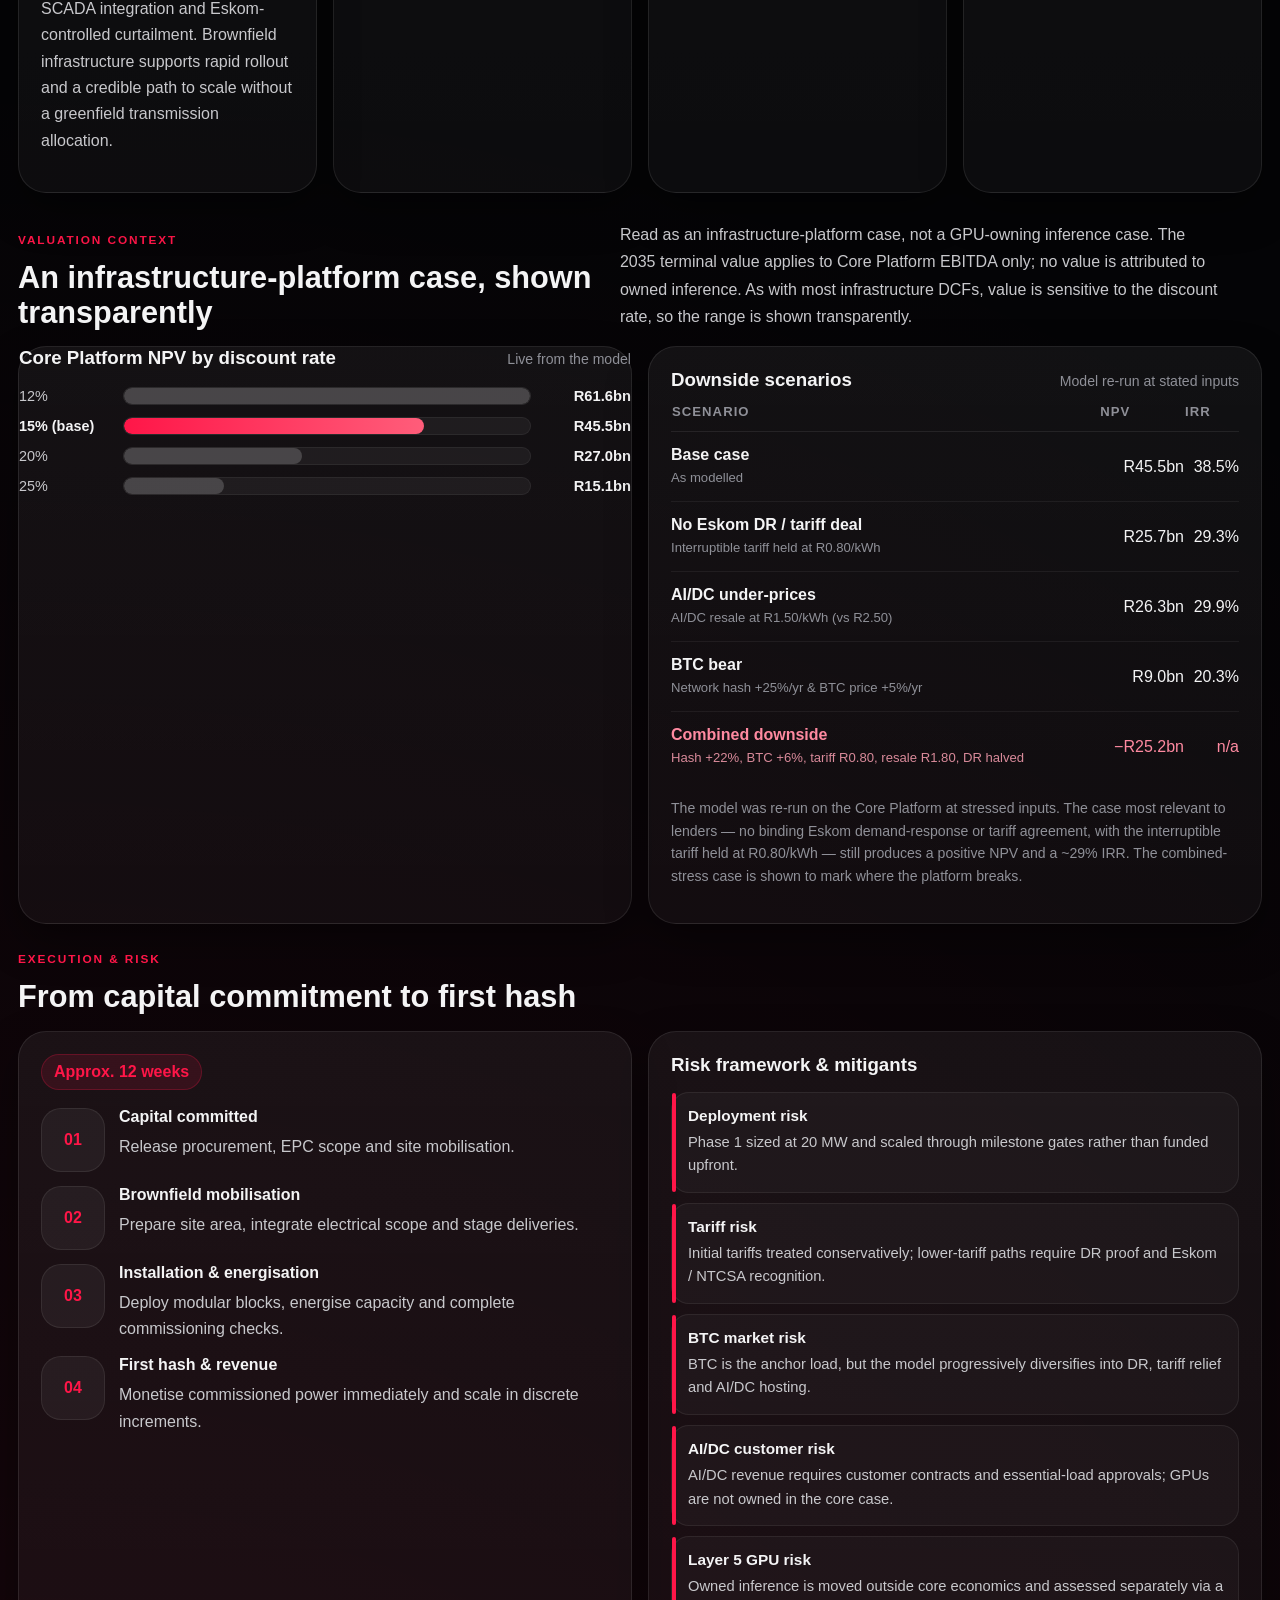
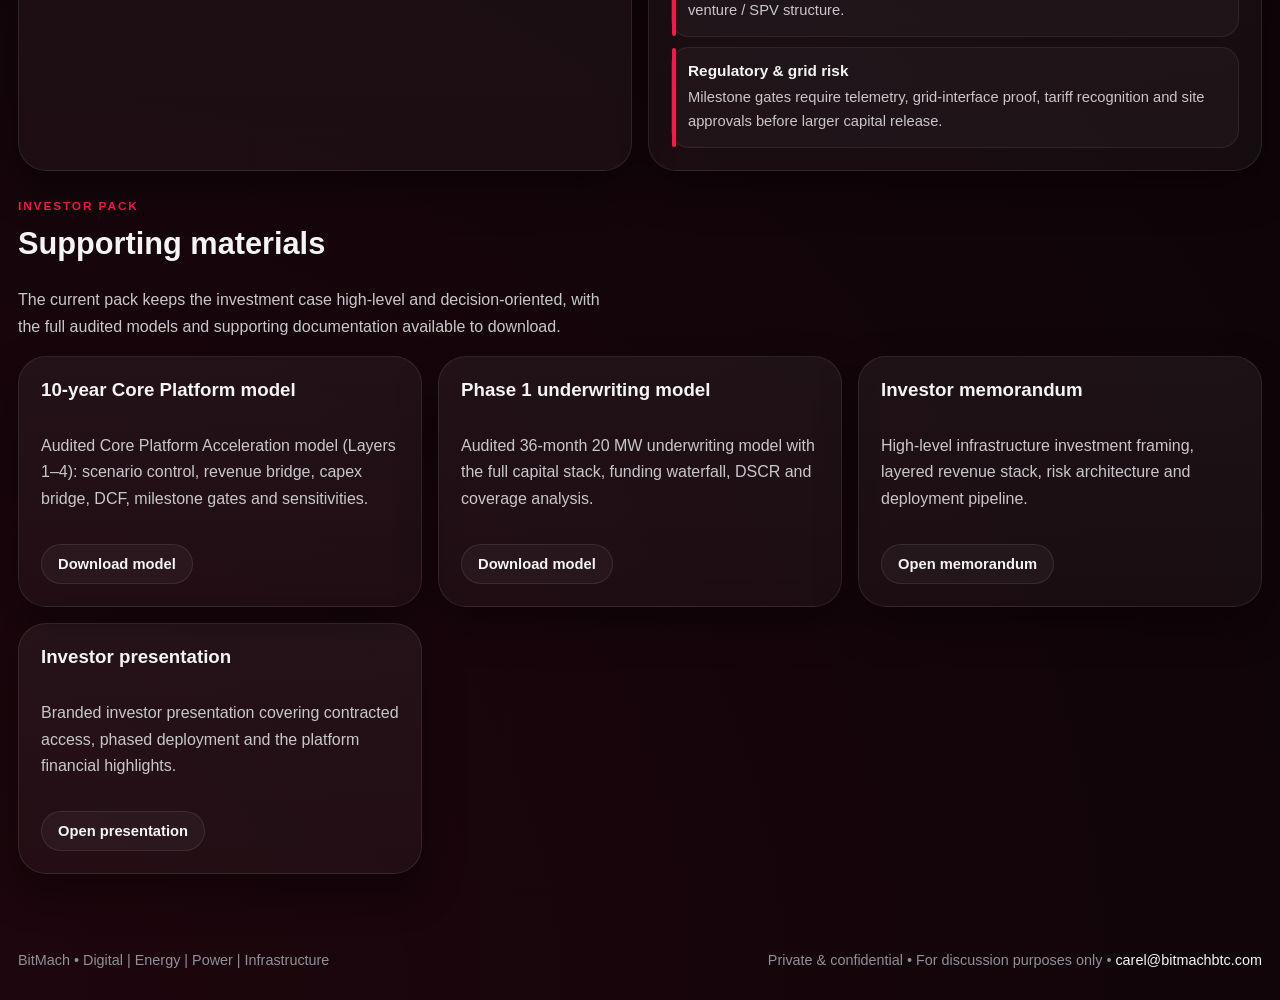
==== commit 6f484dc4: "investors 202605312030 v1 of 31 may updates" ====
--- a/investors/index.html
+++ b/investors/index.html
@@ -3,8 +3,8 @@
 <head>
   <meta charset="UTF-8" />
   <meta name="viewport" content="width=device-width, initial-scale=1.0" />
-  <title>BitMach Investor Dashboard</title>
-  <meta name="description" content="Investor-facing overview of BitMach's Phase 1 deployment, contracted access, base-case economics and multi-site growth roadmap." />
+  <title>BitMach Investor Overview — Core Platform Acceleration Case</title>
+  <meta name="description" content="Investor overview of BitMach's energy-orchestrated digital-infrastructure platform: the Core Platform Acceleration Case (Layers 1–4), the 20MW Phase 1 proof of execution, milestone-gated ramp to 2.4GW, and platform economics." />
   <link rel="icon" type="image/png" href="assets/img/logo-white.png" />
   <link rel="stylesheet" href="assets/css/styles.css" />
 </head>
@@ -17,21 +17,21 @@
       <img src="assets/img/logo-white.png" alt="BitMach" class="brand-logo" />
       <div>
         <div class="brand-descriptor">DIGITAL | ENERGY | POWER | INFRASTRUCTURE</div>
-        <div class="brand-name">BitMach Investor Dashboard</div>
+        <div class="brand-name">BitMach Investor Overview</div>
       </div>
     </a>
 
     <nav class="topnav">
-      <a href="#overview">Overview</a>
+      <a href="#platform">Platform</a>
+      <a href="#phase1">Phase 1</a>
       <a href="#economics">Economics</a>
-      <a href="#growth">Growth</a>
-      <a href="#sites">Sites</a>
+      <a href="#growth">Roadmap</a>
+      <a href="#valuation">Valuation</a>
       <a href="#investor-pack">Investor Pack</a>
     </nav>
 
     <div class="topbar-actions">
       <a href="https://bitmachbtc.com/model2026v001/" class="secondary-btn">Scenario Analysis</a>
-      <a href="#investor-pack" class="secondary-btn">Investor Pack</a>
       <a href="mailto:stafford@bitmachbtc.com" class="primary-btn">stafford@bitmachbtc.com</a>
     </div>
   </header>
@@ -39,21 +39,20 @@
   <main class="page-shell">
     <section id="overview" class="hero card">
       <div class="hero-copy">
-        <div class="eyebrow">Investor Overview</div>
-        <h1>Energy-linked digital infrastructure with contracted access, rapid deployment and immediate monetisation of power.</h1>
+        <div class="eyebrow">Investor Overview · Core Platform Acceleration Case</div>
+        <h1>Energy-orchestrated digital infrastructure that turns contracted power into compute, flexibility and AI-ready capacity.</h1>
         <p class="lede">
-          BitMach is building a modular compute platform at industrial energy nodes, starting with a 20&nbsp;MW Phase&nbsp;1 deployment across Grootvlei and AMSA Vanderbijlpark.
-          The current case is designed to prove execution quickly, generate revenue as soon as capacity is commissioned, and scale through a portfolio of named nodes rather than speculative greenfield development.
+          BitMach converts contracted industrial power access into programmable compute capacity, grid flexibility and AI-ready data-centre infrastructure. The business is not defined by any single compute use case &mdash; it is defined by access to scarce, grid-connected power and the ability to present that load to the grid as controllable and dispatchable.
         </p>
         <p class="lede secondary">
-          Growth is supported by contracted industrial-grade power access, brownfield electrical infrastructure and a deployment model that can move from capital commitment to commissioned capacity in approximately 12&nbsp;weeks.
+          The case presented here is the <strong>Core Platform Acceleration Case (Layers&nbsp;1&ndash;4)</strong>. Owned-GPU inference (Layer&nbsp;5) is held as a separate, optional venture &mdash; ring-fenced in its own SPV if and when it is pursued.
         </p>
 
         <div class="hero-pills" id="heroPills"></div>
 
         <div class="hero-meta">
-          <span>As of 22 Apr 2026</span>
-          <span class="meta-sep">•</span>
+          <span id="asOfLabel">May 2026</span>
+          <span class="meta-sep">&bull;</span>
           <span>Investor enquiries: <a href="mailto:carel@bitmachbtc.com">carel@bitmachbtc.com</a></span>
         </div>
       </div>
@@ -66,7 +65,7 @@
           <img src="assets/img/site-photo.png" alt="BitMach modular deployment concept" />
           <div class="visual-overlay">
             <span class="visual-label">Contracted access</span>
-            <strong>Phase 1 is positioned inside existing industrial infrastructure.</strong>
+            <strong>Phase 1 deploys inside existing industrial and power-station infrastructure.</strong>
           </div>
         </div>
       </div>
@@ -74,43 +73,191 @@
 
     <section class="metric-grid" id="metricGrid"></section>
 
+    <section id="platform" class="section-shell">
+      <div class="section-header">
+        <div>
+          <div class="eyebrow">Core Infrastructure Thesis</div>
+          <h2>The scarce asset is controllable power &mdash; not the chip</h2>
+        </div>
+        <p>
+          South Africa's grid no longer suffers primarily from a shortage of generation; it suffers from a shortage of controllable, real-time demand. The AI market needs power-secure sites. BitMach sits between the two as an energy-orchestration layer, monetising the same power platform across multiple revenue layers.
+        </p>
+      </div>
+
+      <article class="card stack-card">
+        <div class="card-headline-row">
+          <h3>Layered revenue stack</h3>
+          <span class="legend-note">Layers 1&ndash;4 underwritten · Layer 5 optional</span>
+        </div>
+        <p class="stack-intro" id="stackIntro"></p>
+        <div class="layer-stack" id="layerStack"></div>
+      </article>
+    </section>
+
+    <section id="phase1" class="section-shell">
+      <div class="section-header">
+        <div>
+          <div class="eyebrow">Phase 1 &mdash; 20 MW Proof of Execution</div>
+          <h2>10 MW Grootvlei + 10 MW AMSA Vanderbijlpark</h2>
+        </div>
+        <p id="phase1Intro"></p>
+      </div>
+
+      <div class="two-up phase1-layout">
+        <article class="card capital-card">
+          <div class="card-headline-row">
+            <h3>Phase 1 capital structure</h3>
+            <span class="legend-note">Audited underwriting model</span>
+          </div>
+          <div class="capital-stack" id="capitalStack"></div>
+          <p class="fineprint" id="phase1Note"></p>
+        </article>
+
+        <article class="card note-card">
+          <h3>Underwriting snapshot</h3>
+          <div class="profile-grid" id="phase1Metrics"></div>
+          <p class="fineprint">
+            Phase 1 establishes operating proof &mdash; commissioning, telemetry, curtailment and investor-visible assets. Returns are deliberately conservative at this stage; the platform value sits in the 10-year Core Platform case below.
+          </p>
+        </article>
+      </div>
+    </section>
+
     <section id="economics" class="section-shell">
       <div class="section-header">
         <div>
-          <div class="eyebrow">Phase 1 Economics</div>
-          <h2>Current base-case underwriting view</h2>
+          <div class="eyebrow">Core Platform Economics</div>
+          <h2>Milestone-gated 10-year acceleration case</h2>
+        </div>
+        <p id="snapshotNote"></p>
+      </div>
+
+      <article class="card table-card snapshot-card">
+        <h3>Core Platform snapshot (Layers 1&ndash;4)</h3>
+        <div class="table-wrap">
+          <table>
+            <thead><tr id="snapshotHead"></tr></thead>
+            <tbody id="snapshotBody"></tbody>
+          </table>
+        </div>
+      </article>
+
+      <div class="two-up">
+        <article class="card mix-card">
+          <h3>2035 revenue mix</h3>
+          <div class="mix-bar" id="mixBar"></div>
+          <div class="mix-legend" id="mixLegend"></div>
+          <p class="fineprint" id="mixNote"></p>
+        </article>
+
+        <article class="card capex-card">
+          <div class="card-headline-row">
+            <h3>10-year capex bridge</h3>
+            <span class="legend-note" id="capexTotal"></span>
+          </div>
+          <div class="capex-bridge" id="capexBridge"></div>
+          <p class="fineprint">Owned GPUs are excluded entirely &mdash; AI/DC hosting infrastructure is power-secure capacity only, with hardware partner- or customer-funded.</p>
+        </article>
+      </div>
+    </section>
+
+    <section class="section-shell">
+      <div class="section-header compact">
+        <div>
+          <div class="eyebrow">Revenue Architecture</div>
+          <h2>Underwritten today vs. layered upside</h2>
+        </div>
+      </div>
+      <div class="two-up" id="revenueArchitecture"></div>
+    </section>
+
+    <section id="growth" class="section-shell growth-section">
+      <div class="section-header">
+        <div>
+          <div class="eyebrow">Growth Roadmap</div>
+          <h2>A milestone-gated ramp to 2.4 GW</h2>
         </div>
         <p>
-          The simplified Phase 1 model is presented as the current underwriting case. Demand-response income and hyperscaler resale remain excluded from the base case and are treated as additional upside layers only after core operating performance is established.
-        </p>
-      </div>
-
-      <div class="year-card-grid" id="yearCardGrid"></div>
+          Each capacity step is gated on operating evidence rather than funded upfront. The structure lets a large infrastructure investor support aggressive growth without writing an unconditional cheque &mdash; the platform can grow quickly, but capital release stays tied to proof.
+        </p>
+      </div>
+
+      <div class="callout-band">
+        <div class="callout-kicker">Scale rationale</div>
+        <div class="callout-copy">
+          ~2&nbsp;GW of grid-connected industrial power access is already secured across the platform pipeline through Eskom and AMSA; capital and milestone proof are the principal execution unlocks from here.
+        </div>
+      </div>
+
+      <div class="two-up growth-layout">
+        <article class="card ramp-card">
+          <div class="card-headline-row">
+            <h3>Connected-load ramp</h3>
+            <span class="legend-note">Model totals 2026&ndash;2035 · illustrative site allocation</span>
+          </div>
+          <div id="rampLegend" class="legend"></div>
+          <div id="rampChart" class="ramp-chart"></div>
+        </article>
+
+        <article class="card phase-card">
+          <h3>Milestone-gated capital release</h3>
+          <div class="phase-stack" id="milestoneStack"></div>
+        </article>
+      </div>
+    </section>
+
+    <section class="section-shell">
+      <div class="section-header compact">
+        <div>
+          <div class="eyebrow">Energy-Cost Pathway</div>
+          <h2>The tariff path is the platform's single largest value lever</h2>
+        </div>
+      </div>
+      <div class="energy-grid" id="energyGrid"></div>
+    </section>
+
+    <section id="sites" class="section-shell">
+      <div class="section-header compact">
+        <div>
+          <div class="eyebrow">Contracted Access</div>
+          <h2>Named nodes underpinning the platform</h2>
+        </div>
+      </div>
+      <div class="site-grid" id="siteGrid"></div>
+    </section>
+
+    <section id="valuation" class="section-shell">
+      <div class="section-header">
+        <div>
+          <div class="eyebrow">Valuation Context</div>
+          <h2>An infrastructure-platform case, shown transparently</h2>
+        </div>
+        <p id="valuationIntro"></p>
+      </div>
 
       <div class="two-up">
-        <article class="card note-card">
-          <h3>Base-case operating profile</h3>
-          <div class="profile-grid" id="profileGrid"></div>
-          <p class="fineprint">
-            Revenue begins at commissioning. In the current base case, capital deployment is front-loaded in Year&nbsp;1, while operating performance improves materially as the fleet is fully installed and monetised.
-          </p>
+        <article class="card valuation-card">
+          <div class="card-headline-row">
+            <h3>Core Platform NPV by discount rate</h3>
+            <span class="legend-note">Live from the model</span>
+          </div>
+          <div class="valuation-bars" id="valuationBars"></div>
         </article>
 
         <article class="card table-card">
-          <h3>Three-year summary</h3>
+          <div class="card-headline-row">
+            <h3>Downside scenarios</h3>
+            <span class="legend-note">Model re-run at stated inputs</span>
+          </div>
           <div class="table-wrap">
             <table>
               <thead>
-                <tr>
-                  <th>Metric</th>
-                  <th>Year 1</th>
-                  <th>Year 2</th>
-                  <th>Year 3</th>
-                </tr>
+                <tr><th>Scenario</th><th>NPV</th><th>IRR</th></tr>
               </thead>
-              <tbody id="summaryTableBody"></tbody>
+              <tbody id="downsideBody"></tbody>
             </table>
           </div>
+          <p class="fineprint" id="downsideIntro"></p>
         </article>
       </div>
     </section>
@@ -118,90 +265,7 @@
     <section class="section-shell">
       <div class="section-header compact">
         <div>
-          <div class="eyebrow">Revenue Architecture</div>
-          <h2>Underwritten today vs. layered upside</h2>
-        </div>
-      </div>
-
-      <div class="two-up" id="revenueArchitecture"></div>
-    </section>
-
-    <section id="growth" class="section-shell growth-section">
-      <div class="section-header">
-        <div>
-          <div class="eyebrow">Growth Roadmap</div>
-          <h2>Why the scale path is rational</h2>
-        </div>
-        <p>
-          BitMach's expansion curve is built around named nodes with predefined electrical capacity, existing substations and brownfield infrastructure reuse.
-          Capacity therefore grows in step changes as each site is commissioned, rather than through abstract percentage-growth assumptions.
-        </p>
-      </div>
-
-      <div class="callout-band">
-        <div class="callout-kicker">Scale rationale</div>
-        <div class="callout-copy">
-          The first 500&nbsp;MW of industrial-grade capacity is already secured across the platform pipeline; capital is the principal execution unlock from here.
-        </div>
-      </div>
-
-      <div class="two-up growth-layout">
-        <article class="card ramp-card">
-          <div class="card-headline-row">
-            <h3>Named-node compute ramp</h3>
-            <span class="legend-note">Model base case • 2026–2030</span>
-          </div>
-          <div id="rampLegend" class="legend"></div>
-          <div id="rampChart" class="ramp-chart"></div>
-        </article>
-
-        <article class="card phase-card">
-          <h3>Deployment pathway</h3>
-          <div class="phase-stack">
-            <div class="phase-item">
-              <span class="phase-tag">Phase 1</span>
-              <strong>0–6 months | 20 MW</strong>
-              <p>Proof of execution across Grootvlei and AMSA Vanderbijlpark, with immediate monetisation of commissioned power.</p>
-            </div>
-            <div class="phase-item">
-              <span class="phase-tag">Phase 2</span>
-              <strong>6–24 months | 80–100 MW</strong>
-              <p>Expansion of proven sites, solar blending at AMSA, and broader tariff optimisation through flexible-demand positioning.</p>
-            </div>
-            <div class="phase-item">
-              <span class="phase-tag">Phase 3</span>
-              <strong>24+ months | 500 MW – 2 GW</strong>
-              <p>Replication across additional industrial and Eskom-linked nodes, with layered upside from broader compute and energy services.</p>
-            </div>
-          </div>
-        </article>
-      </div>
-    </section>
-
-    <section id="sites" class="section-shell">
-      <div class="section-header compact">
-        <div>
-          <div class="eyebrow">Contracted Access</div>
-          <h2>Named nodes underpinning the platform</h2>
-        </div>
-      </div>
-      <div class="site-grid" id="siteGrid"></div>
-    </section>
-
-    <section class="section-shell">
-      <div class="section-header compact">
-        <div>
-          <div class="eyebrow">Energy-Cost Pathway</div>
-          <h2>Energy input cost remains the primary return driver</h2>
-        </div>
-      </div>
-      <div class="energy-grid" id="energyGrid"></div>
-    </section>
-
-    <section class="section-shell">
-      <div class="section-header compact">
-        <div>
-          <div class="eyebrow">Execution Readiness</div>
+          <div class="eyebrow">Execution &amp; Risk</div>
           <h2>From capital commitment to first hash</h2>
         </div>
       </div>
@@ -213,8 +277,8 @@
         </article>
 
         <article class="card defensible-card">
-          <h3>Why this position is defensible</h3>
-          <div class="defensible-list" id="defensibleList"></div>
+          <h3>Risk framework &amp; mitigants</h3>
+          <div class="risk-list" id="riskList"></div>
         </article>
       </div>
     </section>
@@ -226,7 +290,7 @@
           <h2>Supporting materials</h2>
         </div>
         <p>
-          The current investor pack is designed to keep the investment case high-level and decision-oriented, with supporting detail available in the downloadable materials.
+          The current pack keeps the investment case high-level and decision-oriented, with the full audited models and supporting documentation available to download.
         </p>
       </div>
       <div class="doc-grid" id="docGrid"></div>
@@ -234,8 +298,8 @@
   </main>
 
   <footer class="page-footer">
-    <div>BitMach Investor Dashboard • Digital | Energy | Power | Infrastructure</div>
-    <div>Investor enquiries: <a href="mailto:carel@bitmachbtc.com">carel@bitmachbtc.com</a></div>
+    <div>BitMach &bull; Digital | Energy | Power | Infrastructure</div>
+    <div>Private &amp; confidential &bull; For discussion purposes only &bull; <a href="mailto:carel@bitmachbtc.com">carel@bitmachbtc.com</a></div>
   </footer>
 
   <script src="assets/js/data.js"></script>
--- a/investors/assets/css/styles.css
+++ b/investors/assets/css/styles.css
@@ -732,3 +732,136 @@
   .ramp-solar { grid-area: solar; text-align: left; }
   .visual-card { min-height: 320px; }
 }
+
+/* ============================================================
+   Core Platform additions (May 2026 update)
+   ============================================================ */
+
+/* Layered revenue stack */
+.stack-card { padding: 22px; }
+.stack-intro { color: var(--muted); line-height: 1.65; margin: 14px 0 4px; max-width: 86ch; }
+.layer-stack { display: grid; gap: 10px; margin-top: 16px; }
+.layer-row {
+  display: grid;
+  grid-template-columns: 46px minmax(0, 1fr) minmax(190px, auto);
+  gap: 16px;
+  align-items: center;
+  padding: 14px 16px;
+  border-radius: 18px;
+  background: var(--bg-soft);
+  border: 1px solid rgba(255,255,255,0.07);
+  position: relative;
+}
+.layer-row::before {
+  content: ""; position: absolute; left: 0; top: 0; bottom: 0;
+  width: 4px; border-radius: 4px; background: var(--accent);
+}
+.layer-option { opacity: 0.72; border-style: dashed; }
+.layer-option::before { background: var(--site-newcastle); }
+.layer-num {
+  width: 38px; height: 38px; border-radius: 12px; display: grid; place-items: center;
+  font-weight: 800; font-size: 1.05rem; color: var(--accent);
+  background: rgba(255,22,72,0.12); border: 1px solid rgba(255,22,72,0.22);
+}
+.layer-option .layer-num { color: var(--muted); background: rgba(255,255,255,0.05); border-color: rgba(255,255,255,0.1); }
+.layer-name { font-weight: 700; font-size: 1.02rem; }
+.layer-source { color: var(--muted); font-size: 0.9rem; margin-top: 4px; line-height: 1.5; }
+.layer-meta { display: flex; flex-direction: column; align-items: flex-end; gap: 8px; }
+.layer-timing { color: var(--muted-2); font-size: 0.84rem; }
+.layer-badge {
+  font-size: 0.72rem; letter-spacing: 0.08em; text-transform: uppercase; font-weight: 700;
+  padding: 5px 10px; border-radius: 999px;
+}
+.badge-core { color: var(--accent); background: rgba(255,22,72,0.12); border: 1px solid rgba(255,22,72,0.24); }
+.badge-option { color: var(--muted); background: rgba(255,255,255,0.05); border: 1px solid rgba(255,255,255,0.1); }
+
+/* Phase 1 capital structure */
+.phase1-layout { align-items: start; }
+.capital-stack { display: grid; gap: 16px; margin-top: 18px; }
+.capital-row { display: grid; gap: 8px; }
+.capital-top { display: flex; justify-content: space-between; gap: 12px; align-items: baseline; }
+.capital-name { font-weight: 600; }
+.capital-amount { font-weight: 700; font-variant-numeric: tabular-nums; }
+.capital-bar-shell {
+  height: 16px; border-radius: 999px; background: rgba(255,255,255,0.05);
+  overflow: hidden; border: 1px solid rgba(255,255,255,0.06);
+}
+.capital-bar {
+  height: 100%; border-radius: 999px;
+  background: linear-gradient(90deg, #ff1648, #ff5d7a);
+}
+.capital-terms { color: var(--muted-2); font-size: 0.84rem; line-height: 1.5; }
+
+/* Core Platform snapshot table emphasis */
+.snapshot-card { margin-bottom: 16px; }
+.snapshot-card tbody td:not(:first-child) { font-weight: 600; }
+.snapshot-card tbody tr:first-child td:not(:first-child) { color: var(--text); }
+
+/* 2035 revenue mix */
+.mix-bar {
+  display: flex; height: 26px; border-radius: 999px; overflow: hidden;
+  margin-top: 18px; border: 1px solid rgba(255,255,255,0.08);
+}
+.mix-segment { height: 100%; }
+.mix-legend { display: grid; gap: 10px; margin-top: 16px; }
+.mix-legend .legend-item { justify-content: flex-start; gap: 10px; }
+.mix-legend .legend-item strong { margin-left: auto; font-variant-numeric: tabular-nums; color: var(--text); }
+
+/* Capex bridge */
+.capex-bridge { display: grid; gap: 12px; margin-top: 18px; }
+.capex-row {
+  display: grid; grid-template-columns: minmax(150px, 0.9fr) minmax(0, 1.4fr) 78px;
+  gap: 12px; align-items: center;
+}
+.capex-name { color: var(--muted); font-size: 0.9rem; }
+.capex-bar-shell {
+  height: 16px; border-radius: 999px; background: rgba(255,255,255,0.05);
+  overflow: hidden; border: 1px solid rgba(255,255,255,0.06);
+}
+.capex-bar { height: 100%; border-radius: 999px; background: linear-gradient(90deg, #ff1648, #ff5d7a); }
+.capex-val { font-variant-numeric: tabular-nums; font-weight: 700; text-align: right; font-size: 0.92rem; }
+
+/* Valuation bars */
+.valuation-bars { display: grid; gap: 12px; margin-top: 18px; }
+.valuation-row {
+  display: grid; grid-template-columns: 92px minmax(0, 1fr) 88px;
+  gap: 12px; align-items: center;
+}
+.valuation-rate { color: var(--muted); font-size: 0.9rem; }
+.valuation-bar-shell {
+  height: 18px; border-radius: 999px; background: rgba(255,255,255,0.05);
+  overflow: hidden; border: 1px solid rgba(255,255,255,0.06);
+}
+.valuation-bar { height: 100%; border-radius: 999px; background: rgba(255,255,255,0.18); }
+.valuation-base .valuation-bar { background: linear-gradient(90deg, #ff1648, #ff5d7a); }
+.valuation-base .valuation-rate { color: var(--text); font-weight: 700; }
+.valuation-npv { font-variant-numeric: tabular-nums; font-weight: 700; text-align: right; font-size: 0.92rem; }
+
+/* Downside table */
+.row-sub { color: var(--muted-2); font-size: 0.82rem; margin-top: 4px; font-weight: 400; line-height: 1.45; }
+tbody tr.row-stress td { color: #ff8aa1; }
+tbody tr.row-stress .row-sub { color: #d98a9a; }
+
+/* Risk framework */
+.risk-list { display: grid; gap: 10px; margin-top: 16px; }
+.risk-item {
+  padding: 14px 14px 14px 16px; border-radius: 18px; background: var(--bg-soft);
+  border: 1px solid rgba(255,255,255,0.07); position: relative;
+}
+.risk-item::before {
+  content: ""; position: absolute; left: 0; top: 0; bottom: 0;
+  width: 4px; border-radius: 4px; background: var(--accent);
+}
+.risk-name { font-weight: 700; font-size: 0.96rem; }
+.risk-mitigant { color: var(--muted); line-height: 1.6; margin-top: 6px; font-size: 0.92rem; }
+
+/* Responsive */
+@media (max-width: 720px) {
+  .layer-row { grid-template-columns: 40px 1fr; }
+  .layer-meta { grid-column: 1 / -1; flex-direction: row; align-items: center; justify-content: space-between; }
+  .capex-row { grid-template-columns: 1fr 56px; }
+  .capex-bar-shell { grid-column: 1 / -1; order: 3; }
+  .valuation-row { grid-template-columns: 84px 1fr; }
+  .valuation-npv { grid-column: 2; text-align: right; }
+  .valuation-bar-shell { grid-column: 1 / -1; order: 3; }
+}
